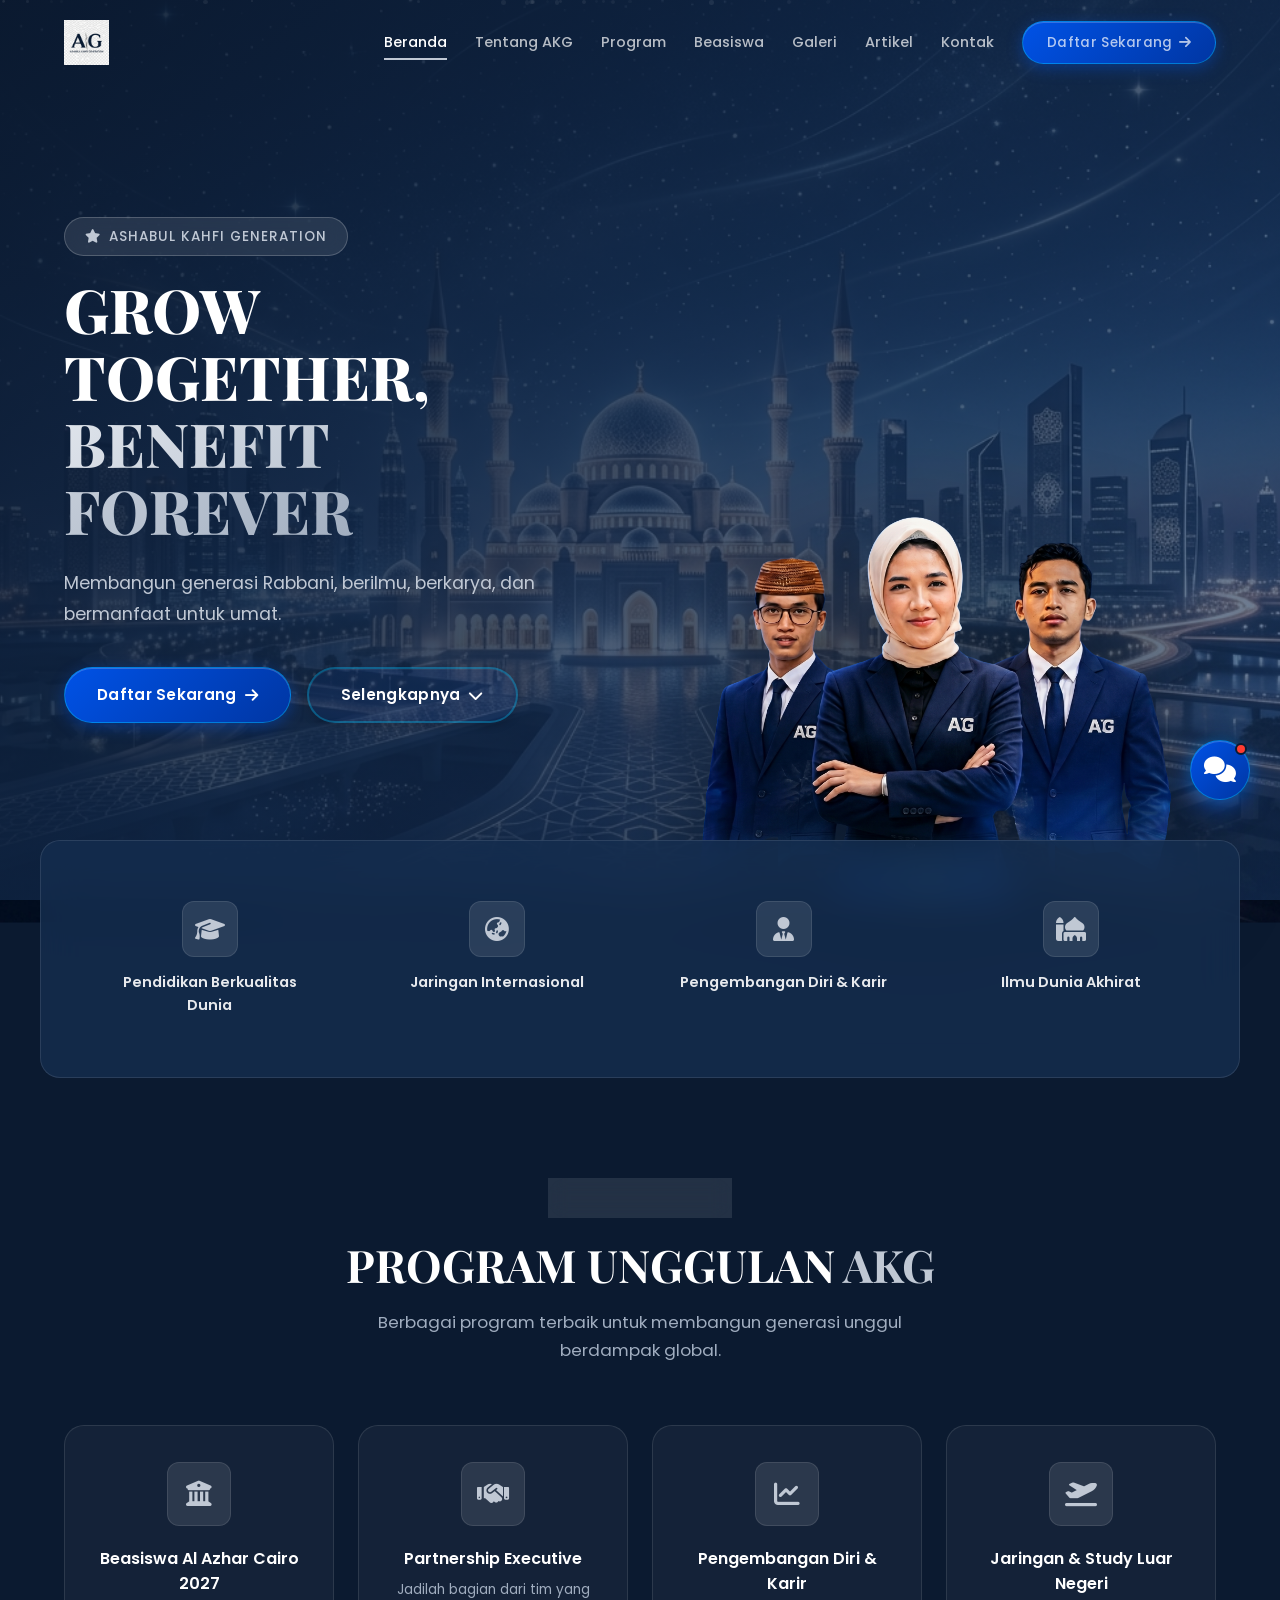
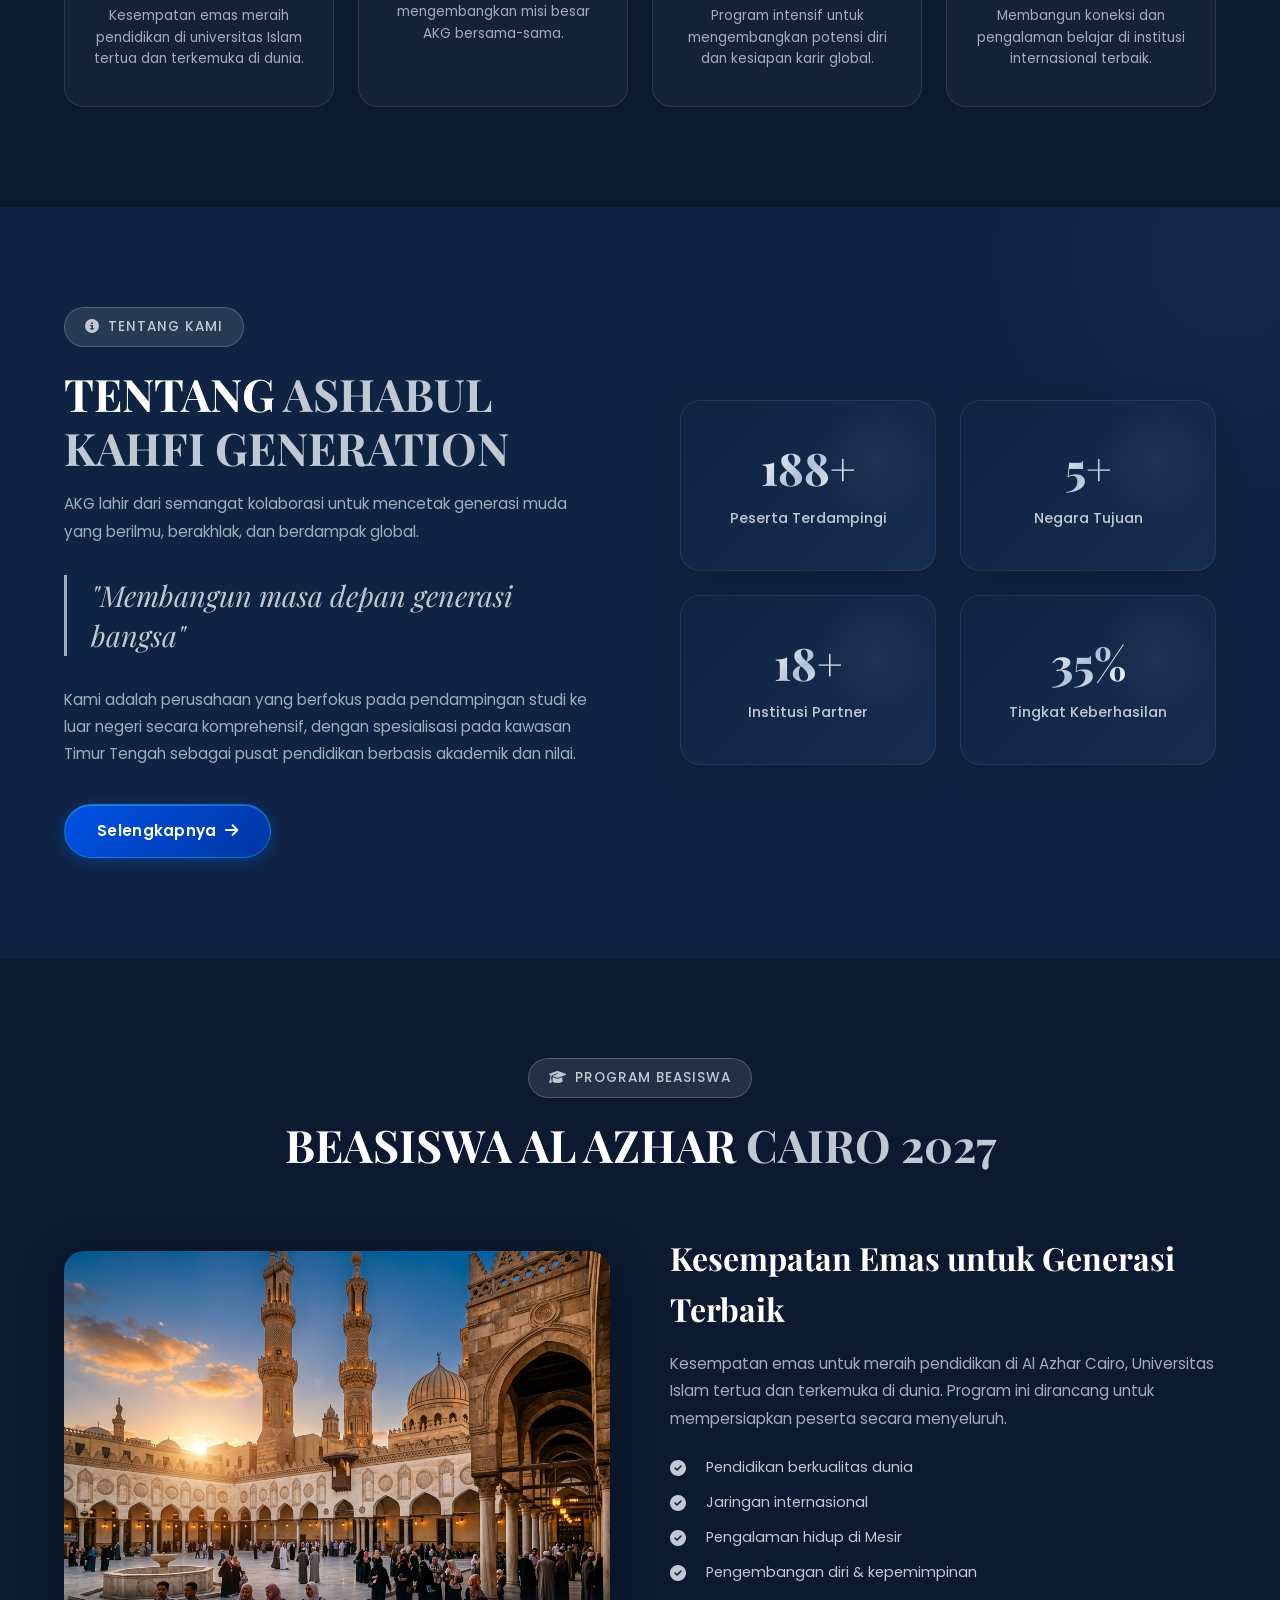
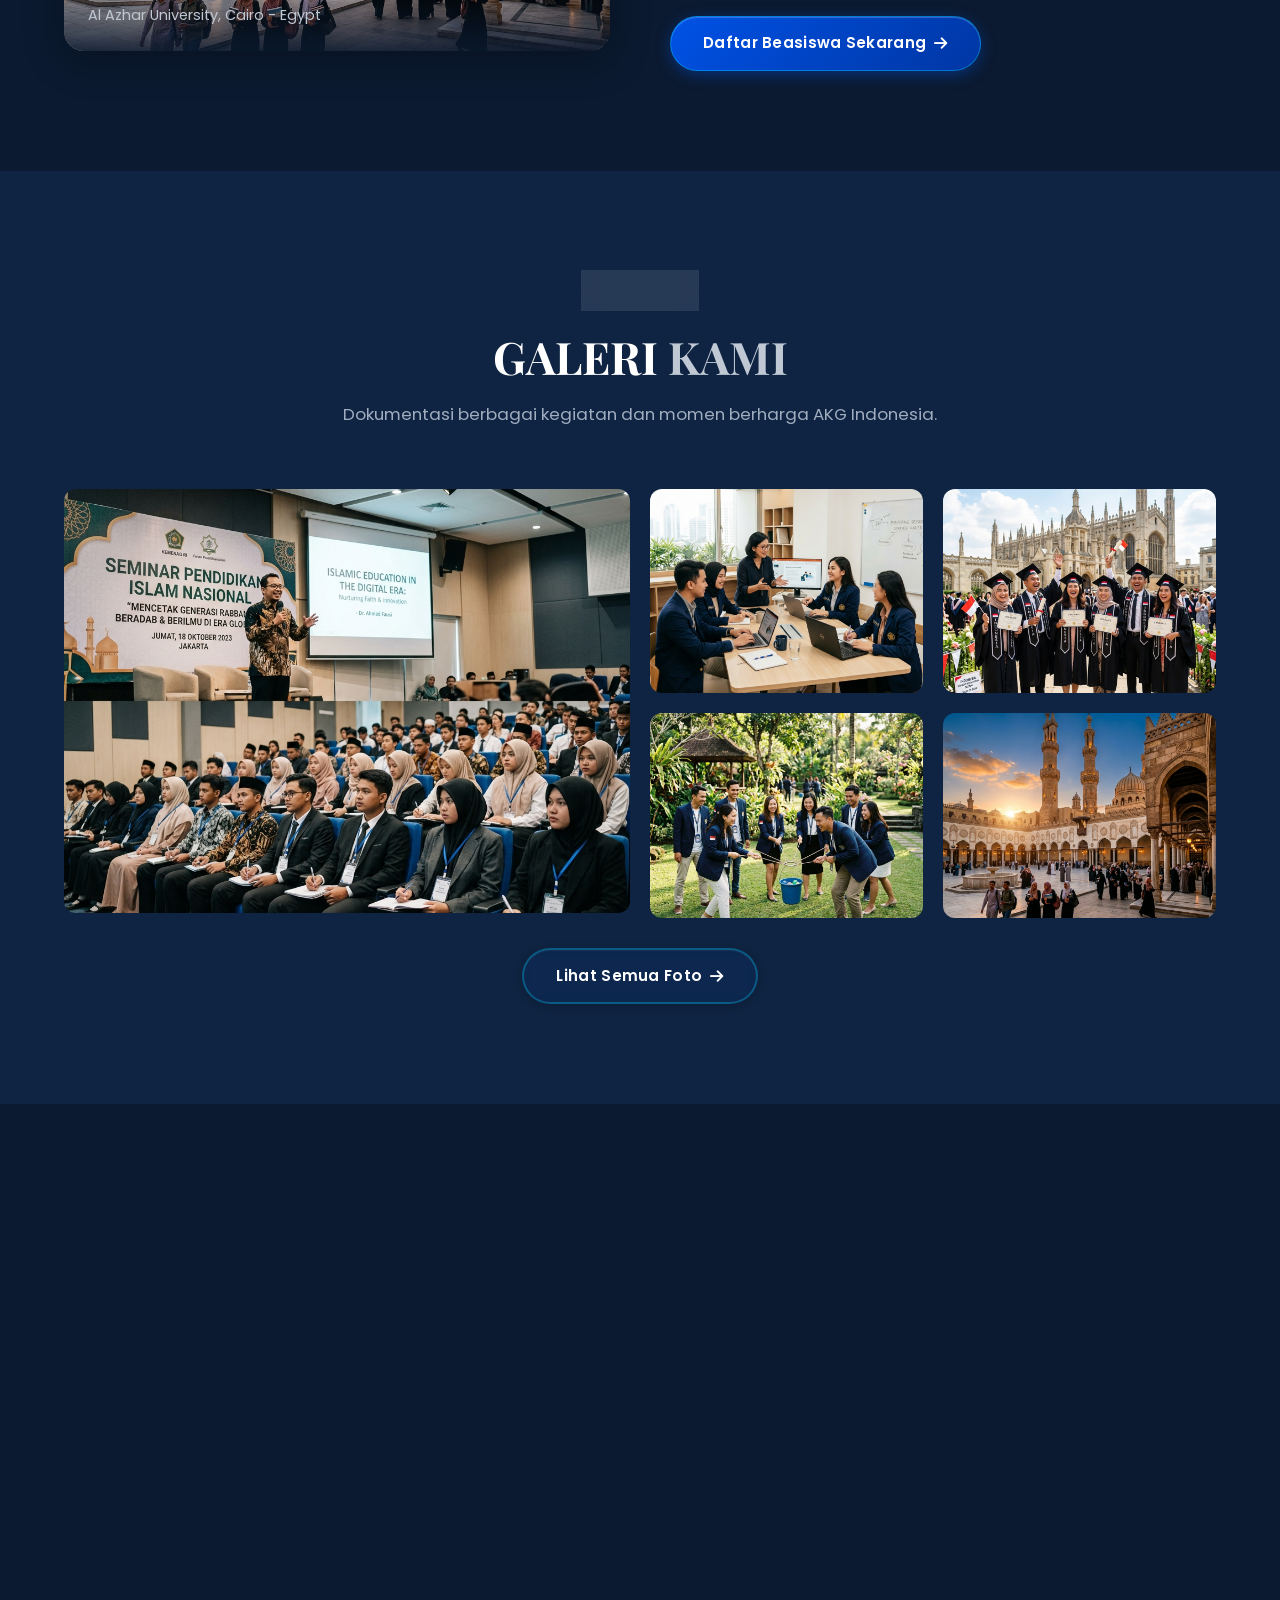
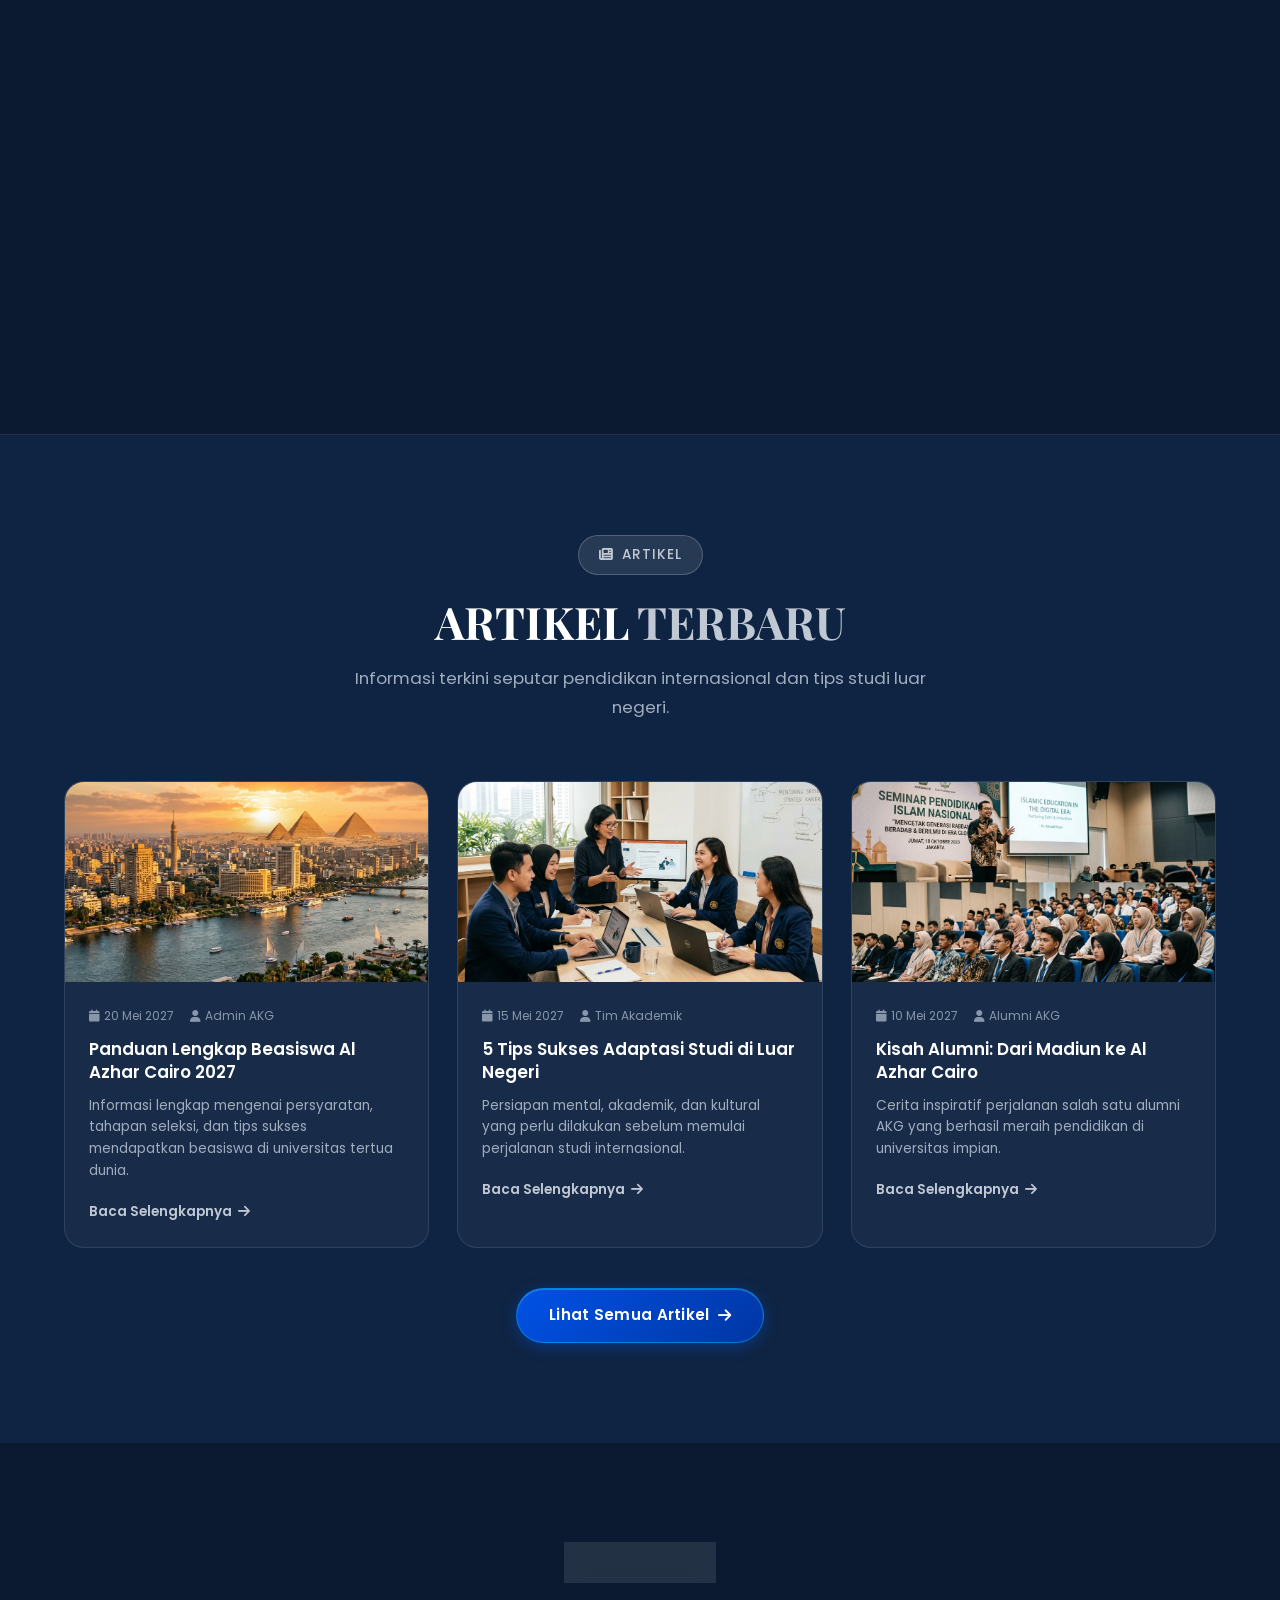
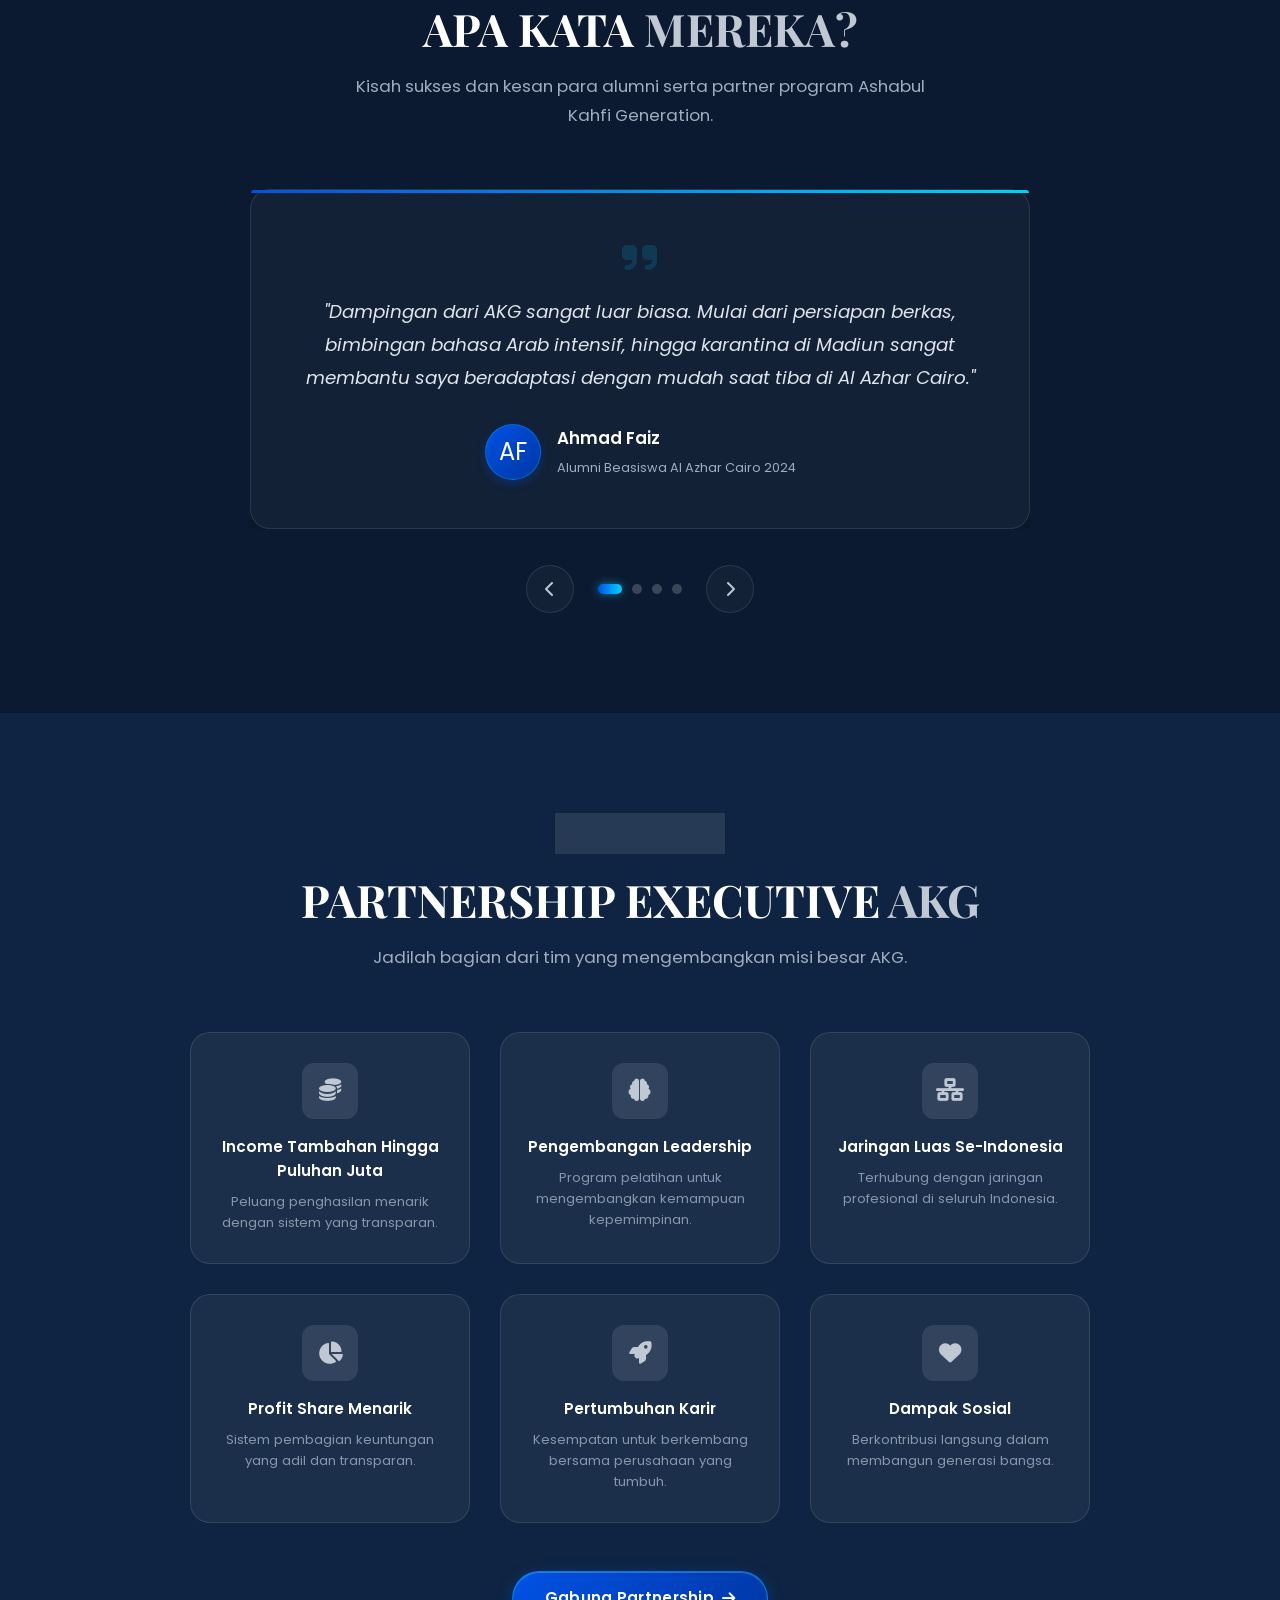
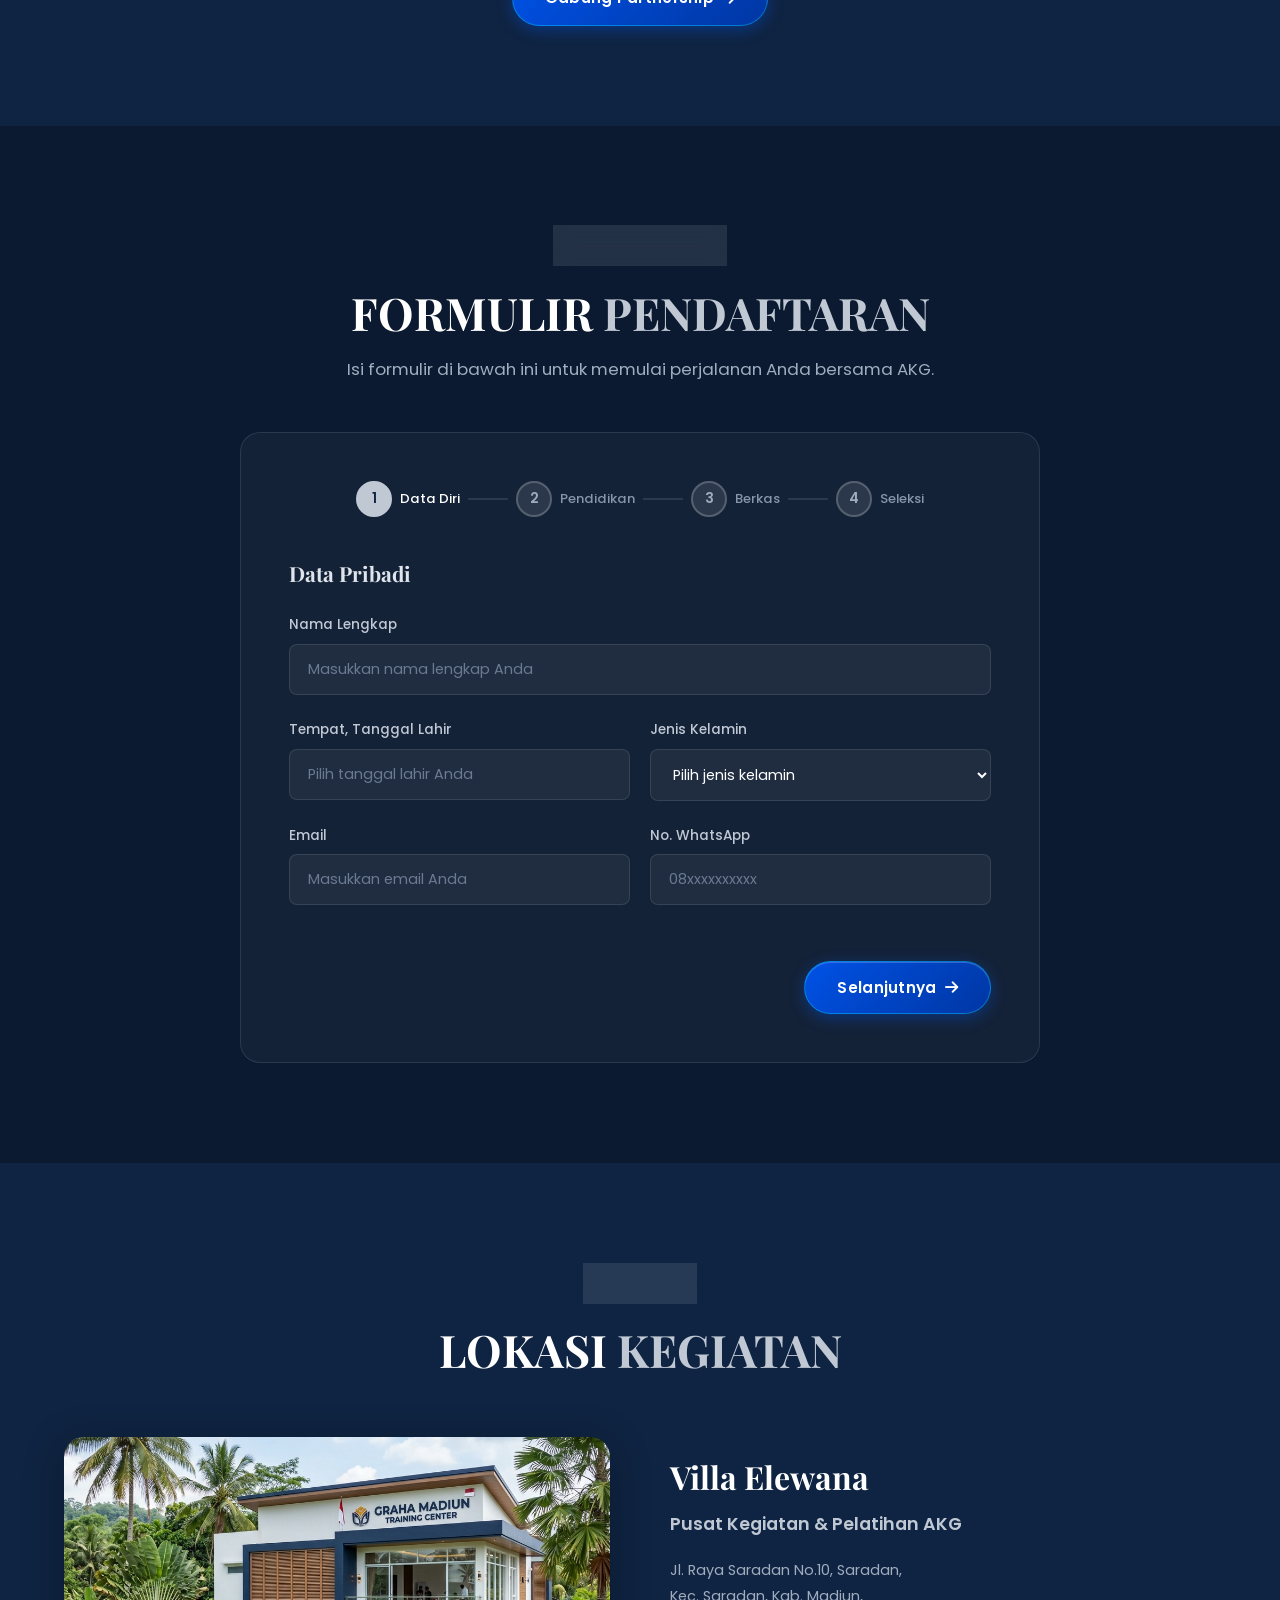
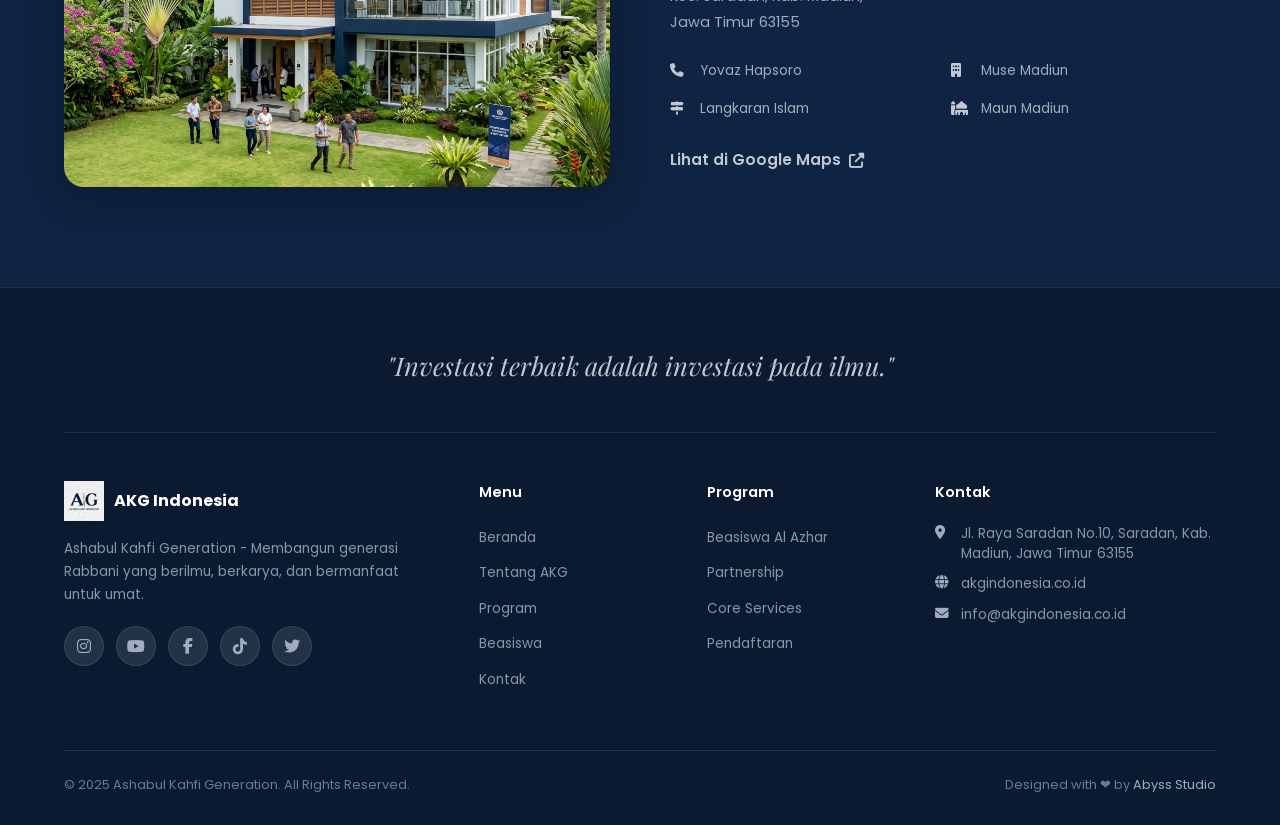
==== index.html @ be181031 "update" ====
<!doctype html>
<html lang="id">
  <head>
    <meta charset="UTF-8" />
    <meta name="viewport" content="width=device-width, initial-scale=1.0" />

    <!-- SEO Meta Tags -->
    <title>AKG Indonesia | Ashabul Kahfi Generation - Grow Together, Benefit Forever</title>
    <meta name="description" content="Ashabul Kahfi Generation (AKG) - Pendampingan studi luar negeri terpercaya. Grow Together, Benefit Forever. Beasiswa Al Azhar Cairo, Partnership Executive, dan program unggulan lainnya." />
    <meta name="keywords" content="AKG Indonesia, Ashabul Kahfi Generation, beasiswa luar negeri, beasiswa mesir, beasiswa al azhar, studi Timur Tengah, Al Azhar Cairo, pendidikan internasional, madiun, pondok pesantren" />
    <meta name="author" content="AKG Indonesia" />
    <meta name="robots" content="index, follow" />
    <link rel="canonical" href="https://akgindonesia.co.id/index.html" />

    <!-- Open Graph / Facebook / WhatsApp (Untuk WA Preview Bergambar) -->
    <meta property="og:type" content="website" />
    <meta property="og:url" content="https://akgindonesia.co.id/index.html" />
    <meta property="og:title" content="AKG Indonesia | Ashabul Kahfi Generation - Grow Together, Benefit Forever" />
    <meta property="og:description" content="Lembaga pendampingan studi luar negeri tepercaya. Sukses raih Beasiswa Al Azhar Cairo 2027 bersama bimbingan intensif dan karantina terbaik." />
    <meta property="og:image" content="https://akgindonesia.co.id/assets/img/logo-akg.png" />
    <meta property="og:image:secure_url" content="https://akgindonesia.co.id/assets/img/logo-akg.png" />
    <meta property="og:image:type" content="image/png" />
    <meta property="og:image:width" content="500" />
    <meta property="og:image:height" content="500" />
    <meta property="og:site_name" content="AKG Indonesia" />

    <!-- Twitter -->
    <meta name="twitter:card" content="summary" />
    <meta name="twitter:url" content="https://akgindonesia.co.id/index.html" />
    <meta name="twitter:title" content="AKG Indonesia | Ashabul Kahfi Generation" />
    <meta name="twitter:description" content="Lembaga pendampingan studi luar negeri tepercaya. Sukses raih Beasiswa Al Azhar Cairo 2027 bersama bimbingan intensif dan karantina terbaik." />
    <meta name="twitter:image" content="https://akgindonesia.co.id/assets/img/logo-akg.png" />

    <!-- Schema.org Structured Data (Untuk Google Search Result Premium) -->
    <script type="application/ld+json">
      {
        "@context": "https://schema.org",
        "@type": "EducationalOrganization",
        "name": "Ashabul Kahfi Generation (AKG Indonesia)",
        "url": "https://akgindonesia.co.id/",
        "logo": "https://akgindonesia.co.id/assets/img/logo-akg.png",
        "description": "Lembaga bimbingan dan pendampingan studi luar negeri tepercaya ke Timur Tengah, khususnya Universitas Al Azhar Cairo, Mesir.",
        "address": {
          "@type": "PostalAddress",
          "streetAddress": "Jl. Raya Saradan No.10, Saradan",
          "addressLocality": "Madiun",
          "addressRegion": "Jawa Timur",
          "postalCode": "63155",
          "addressCountry": "ID"
        },
        "contactPoint": {
          "@type": "ContactPoint",
          "telephone": "+6281234567890",
          "contactType": "customer service",
          "email": "info@akgindonesia.co.id"
        }
      }
    </script>

    <!-- Fonts -->
    <link rel="preconnect" href="https://fonts.googleapis.com" />
    <link rel="preconnect" href="https://fonts.gstatic.com" crossorigin />
    <link
      href="https://fonts.googleapis.com/css2?family=Poppins:wght@300;400;500;600;700;800;900&family=Playfair+Display:wght@400;500;600;700;800;900&display=swap"
      rel="stylesheet"
    />

    <!-- Font Awesome Icons -->
    <link
      rel="stylesheet"
      href="https://cdnjs.cloudflare.com/ajax/libs/font-awesome/6.5.1/css/all.min.css"
    />

    <!-- Stylesheet -->
    <link rel="stylesheet" href="css/style.css" />
  </head>
  <body>
    <!-- ============ PAGE LOADER ============ -->
    <div class="page-loader">
      <img src="assets/img/logo-akg.png" alt="AKG Logo" class="loader-logo" />
      <div class="loader-bar"></div>
    </div>

    <!-- ============ NAVBAR ============ -->
    <nav class="navbar" id="navbar">
      <div class="container">
        <a href="#beranda" class="navbar-logo" id="nav-logo">
          <img src="assets/img/logo-akg.png" alt="AKG Indonesia Logo" />
        </a>

        <div class="navbar-menu" id="nav-menu">
          <a href="#beranda" class="active">Beranda</a>
          <a href="about.html">Tentang AKG</a>
          <a href="#program">Program</a>
          <a href="#beasiswa">Beasiswa</a>
          <a href="galeri.html">Galeri</a>
          <a href="artikel.html">Artikel</a>
          <a href="#kontak">Kontak</a>
          <a href="#daftar" class="btn btn-primary navbar-cta"
            >Daftar Sekarang <i class="fas fa-arrow-right"></i
          ></a>
        </div>

        <button
          class="navbar-toggle"
          id="nav-toggle"
          aria-label="Toggle Navigation"
        >
          <span></span>
          <span></span>
          <span></span>
        </button>
      </div>
    </nav>

    <!-- ============ HERO SECTION ============ -->
    <section class="hero" id="beranda">
      <div class="hero-bg">
        <img src="assets/img/hero-bg.png" alt="Hero Background" />
      </div>
      <div class="hero-particles"></div>

      <div class="container">
        <div class="hero-content">
          <div class="section-badge">
            <i class="fas fa-star"></i>
            Ashabul Kahfi Generation
          </div>

          <h1 class="hero-title">
            GROW TOGETHER,<br />
            <span class="highlight">BENEFIT FOREVER</span>
          </h1>

          <p class="hero-description">
            Membangun generasi Rabbani, berilmu, berkarya, dan bermanfaat untuk
            umat.
          </p>

          <div class="hero-buttons">
            <a href="#daftar" class="btn btn-primary">
              Daftar Sekarang <i class="fas fa-arrow-right"></i>
            </a>
            <a href="#tentang" class="btn btn-outline">
              Selengkapnya <i class="fas fa-chevron-down"></i>
            </a>
          </div>
        </div>

        <div class="hero-image">
          <img src="assets/img/hero-people.png" alt="Tim AKG Indonesia" />
        </div>
      </div>
    </section>

    <!-- ============ FEATURES STRIP ============ -->
    <div class="features-strip">
      <div class="container" data-stagger>
        <div class="feature-item reveal">
          <div class="feature-icon">
            <i class="fas fa-graduation-cap"></i>
          </div>
          <h4>Pendidikan Berkualitas Dunia</h4>
        </div>
        <div class="feature-item reveal">
          <div class="feature-icon">
            <i class="fas fa-globe-asia"></i>
          </div>
          <h4>Jaringan Internasional</h4>
        </div>
        <div class="feature-item reveal">
          <div class="feature-icon">
            <i class="fas fa-user-tie"></i>
          </div>
          <h4>Pengembangan Diri &amp; Karir</h4>
        </div>
        <div class="feature-item reveal">
          <div class="feature-icon">
            <i class="fas fa-mosque"></i>
          </div>
          <h4>Ilmu Dunia Akhirat</h4>
        </div>
      </div>
    </div>

    <!-- ============ PROGRAMS SECTION ============ -->
    <section class="programs" id="program">
      <div class="container">
        <div class="programs-header reveal">
          <div class="section-badge">
            <i class="fas fa-th-large"></i>
            Program Kami
          </div>
          <h2 class="section-title">PROGRAM UNGGULAN <span>AKG</span></h2>
          <p class="section-subtitle" style="margin: 0 auto">
            Berbagai program terbaik untuk membangun generasi unggul berdampak
            global.
          </p>
        </div>

        <div class="programs-grid" data-stagger>
          <div class="program-card reveal">
            <div class="icon"><i class="fas fa-university"></i></div>
            <h3>Beasiswa Al Azhar Cairo 2027</h3>
            <p>
              Kesempatan emas meraih pendidikan di universitas Islam tertua dan
              terkemuka di dunia.
            </p>
          </div>
          <div class="program-card reveal">
            <div class="icon"><i class="fas fa-handshake"></i></div>
            <h3>Partnership Executive</h3>
            <p>
              Jadilah bagian dari tim yang mengembangkan misi besar AKG
              bersama-sama.
            </p>
          </div>
          <div class="program-card reveal">
            <div class="icon"><i class="fas fa-chart-line"></i></div>
            <h3>Pengembangan Diri &amp; Karir</h3>
            <p>
              Program intensif untuk mengembangkan potensi diri dan kesiapan
              karir global.
            </p>
          </div>
          <div class="program-card reveal">
            <div class="icon"><i class="fas fa-plane-departure"></i></div>
            <h3>Jaringan &amp; Study Luar Negeri</h3>
            <p>
              Membangun koneksi dan pengalaman belajar di institusi
              internasional terbaik.
            </p>
          </div>
        </div>
      </div>
    </section>

    <!-- ============ ABOUT SECTION ============ -->
    <section class="about" id="tentang">
      <div class="container">
        <div class="about-content reveal-left">
          <div class="section-badge">
            <i class="fas fa-info-circle"></i>
            Tentang Kami
          </div>
          <h2 class="section-title">
            TENTANG <span>ASHABUL KAHFI GENERATION</span>
          </h2>

          <p class="about-text">
            AKG lahir dari semangat kolaborasi untuk mencetak generasi muda yang
            berilmu, berakhlak, dan berdampak global.
          </p>

          <div class="about-quote">"Membangun masa depan generasi bangsa"</div>

          <p class="about-text">
            Kami adalah perusahaan yang berfokus pada pendampingan studi ke luar
            negeri secara komprehensif, dengan spesialisasi pada kawasan Timur
            Tengah sebagai pusat pendidikan berbasis akademik dan nilai.
          </p>

          <a href="about.html" class="btn btn-primary" style="margin-top: 20px">
            Selengkapnya <i class="fas fa-arrow-right"></i>
          </a>
        </div>

        <div class="about-visual reveal-right">
          <div class="stat-grid">
            <div class="stat-item">
              <div class="number" data-count="500" data-suffix="+">0</div>
              <div class="label">Peserta Terdampingi</div>
            </div>
            <div class="stat-item">
              <div class="number" data-count="15" data-suffix="+">0</div>
              <div class="label">Negara Tujuan</div>
            </div>
            <div class="stat-item">
              <div class="number" data-count="50" data-suffix="+">0</div>
              <div class="label">Institusi Partner</div>
            </div>
            <div class="stat-item">
              <div class="number" data-count="95" data-suffix="%">0</div>
              <div class="label">Tingkat Keberhasilan</div>
            </div>
          </div>
        </div>
      </div>
    </section>

    <!-- ============ BEASISWA SECTION ============ -->
    <section class="beasiswa" id="beasiswa">
      <div class="container">
        <div class="programs-header reveal">
          <div class="section-badge">
            <i class="fas fa-graduation-cap"></i>
            Program Beasiswa
          </div>
          <h2 class="section-title">
            BEASISWA AL AZHAR <span>CAIRO 2027</span>
          </h2>
        </div>

        <div class="beasiswa-wrapper">
          <div class="beasiswa-image reveal-left">
            <img
              src="assets/img/beasiswa-bg.png"
              alt="Al Azhar University Cairo"
            />
            <div class="overlay">
              <p style="font-size: 0.9rem; color: var(--silver-300)">
                Al Azhar University, Cairo - Egypt
              </p>
            </div>
          </div>

          <div class="beasiswa-content reveal-right">
            <h3>Kesempatan Emas untuk Generasi Terbaik</h3>
            <p class="desc">
              Kesempatan emas untuk meraih pendidikan di Al Azhar Cairo,
              Universitas Islam tertua dan terkemuka di dunia. Program ini
              dirancang untuk mempersiapkan peserta secara menyeluruh.
            </p>

            <div class="beasiswa-features">
              <div class="beasiswa-feature">
                <i class="fas fa-check-circle"></i>
                <span>Pendidikan berkualitas dunia</span>
              </div>
              <div class="beasiswa-feature">
                <i class="fas fa-check-circle"></i>
                <span>Jaringan internasional</span>
              </div>
              <div class="beasiswa-feature">
                <i class="fas fa-check-circle"></i>
                <span>Pengalaman hidup di Mesir</span>
              </div>
              <div class="beasiswa-feature">
                <i class="fas fa-check-circle"></i>
                <span>Pengembangan diri &amp; kepemimpinan</span>
              </div>
            </div>

            <a href="#daftar" class="btn btn-primary">
              Daftar Beasiswa Sekarang <i class="fas fa-arrow-right"></i>
            </a>
          </div>
        </div>
      </div>
    </section>

    <!-- ============ GALERI KEGIATAN ============ -->
    <section class="galeri" id="galeri">
      <div class="container">
        <div class="galeri-header reveal">
          <div class="section-badge">
            <i class="fas fa-images"></i>
            Galeri
          </div>
          <h2 class="section-title">GALERI <span>KAMI</span></h2>
          <p class="section-subtitle" style="margin: 0 auto">
            Dokumentasi berbagai kegiatan dan momen berharga AKG Indonesia.
          </p>
        </div>

        <div class="galeri-grid">
          <div class="galeri-item reveal">
            <img src="assets/img/galeri-seminar.png" alt="Seminar AKG" />
            <div class="galeri-overlay">
              <h4>Seminar Nasional AKG</h4>
              <p>Program orientasi dan workshop studi luar negeri</p>
            </div>
          </div>
          <div class="galeri-item reveal">
            <img
              src="assets/img/galeri-mentoring.png"
              alt="Mentoring Session"
            />
            <div class="galeri-overlay">
              <h4>Sesi Mentoring</h4>
              <p>Bimbingan intensif bersama mentor berpengalaman</p>
            </div>
          </div>
          <div class="galeri-item reveal">
            <img src="assets/img/galeri-graduation.png" alt="Wisuda" />
            <div class="galeri-overlay">
              <h4>Wisuda Alumni</h4>
              <p>Kelulusan peserta program beasiswa Al Azhar Cairo</p>
            </div>
          </div>
          <div class="galeri-item reveal">
            <img src="assets/img/galeri-outdoor.png" alt="Team Building" />
            <div class="galeri-overlay">
              <h4>Team Building</h4>
              <p>Kegiatan bonding dan pengembangan karakter</p>
            </div>
          </div>
          <div class="galeri-item reveal">
            <img src="assets/img/beasiswa-bg.png" alt="Al Azhar Cairo" />
            <div class="galeri-overlay">
              <h4>Al Azhar University</h4>
              <p>Kunjungan kampus universitas tujuan</p>
            </div>
          </div>
        </div>

        <div class="section-footer reveal" style="margin-top: 30px">
          <a href="galeri.html" class="btn btn-outline">
            Lihat Semua Foto <i class="fas fa-arrow-right"></i>
          </a>
        </div>
      </div>
    </section>

    <!-- ============ KEGIATAN SECTION ============ -->
    <section class="kegiatan-section" id="kegiatan">
      <div class="container">
        <div
          class="galeri-header reveal"
          style="text-align: center; margin-bottom: 50px"
        >
          <div class="section-badge">
            <i class="fas fa-calendar-alt"></i>
            Kegiatan
          </div>
          <h2 class="section-title">KEGIATAN <span>TERDEKAT</span></h2>
          <p class="section-subtitle" style="margin: 0 auto">
            Ikuti berbagai program dan agenda pengembangan diri serta akademik
            dari AKG.
          </p>
        </div>

        <div class="kegiatan-cards" data-stagger style="margin-bottom: 40px">
          <a
            href="kegiatan-detail.html?id=workshop-persiapan"
            class="kegiatan-card reveal"
          >
            <div class="kegiatan-img">
              <img
                src="assets/img/galeri-seminar.png"
                alt="Workshop Persiapan Beasiswa"
              />
            </div>
            <div class="kegiatan-body">
              <div class="kegiatan-date">
                <i class="fas fa-calendar-alt"></i> 15 Juli 2027
              </div>
              <h4>Workshop Persiapan Beasiswa</h4>
              <p>
                Pelatihan intensif persiapan dokumen dan interview untuk calon
                penerima beasiswa Al Azhar Cairo.
              </p>
              <span class="kegiatan-tag">Workshop</span>
            </div>
          </a>

          <a
            href="kegiatan-detail.html?id=seminar-timur-tengah"
            class="kegiatan-card reveal"
          >
            <div class="kegiatan-img">
              <img
                src="assets/img/galeri-mentoring.png"
                alt="Seminar Studi Timur Tengah"
              />
            </div>
            <div class="kegiatan-body">
              <div class="kegiatan-date">
                <i class="fas fa-calendar-alt"></i> 22 Juli 2027
              </div>
              <h4>Seminar Studi Timur Tengah</h4>
              <p>
                Pemaparan lengkap mengenai sistem pendidikan, budaya, dan
                peluang karir di kawasan Timur Tengah.
              </p>
              <span class="kegiatan-tag">Seminar</span>
            </div>
          </a>

          <a
            href="kegiatan-detail.html?id=pre-departure-camp"
            class="kegiatan-card reveal"
          >
            <div class="kegiatan-img">
              <img
                src="assets/img/villa-elewana.png"
                alt="Pre-Departure Camp"
              />
            </div>
            <div class="kegiatan-body">
              <div class="kegiatan-date">
                <i class="fas fa-calendar-alt"></i> 5 Agustus 2027
              </div>
              <h4>Pre-Departure Camp</h4>
              <p>
                Program pembekalan akhir bagi peserta yang akan berangkat ke Al
                Azhar Cairo di Villa Elewana, Madiun.
              </p>
              <span class="kegiatan-tag">Camp</span>
            </div>
          </a>
        </div>

        <div class="section-footer reveal" style="text-align: center">
          <a href="kegiatan.html" class="btn btn-primary">
            Lihat Semua Kegiatan <i class="fas fa-arrow-right"></i>
          </a>
        </div>
      </div>
    </section>

    <!-- ============ ARTIKEL ============ -->
    <section class="artikel" id="artikel">
      <div class="container">
        <div class="artikel-header reveal">
          <div class="section-badge">
            <i class="fas fa-newspaper"></i>
            Artikel
          </div>
          <h2 class="section-title">ARTIKEL <span>TERBARU</span></h2>
          <p class="section-subtitle" style="margin: 0 auto">
            Informasi terkini seputar pendidikan internasional dan tips studi
            luar negeri.
          </p>
        </div>

        <div class="artikel-grid" style="margin-bottom: 40px">
          <a
            href="artikel-detail.html?id=panduan-beasiswa"
            class="artikel-card reveal"
            style="display: block"
          >
            <div class="artikel-img">
              <img src="assets/img/artikel-header.png" alt="Panduan Beasiswa" />
            </div>
            <div class="artikel-body">
              <div class="artikel-meta">
                <span><i class="fas fa-calendar"></i> 20 Mei 2027</span>
                <span><i class="fas fa-user"></i> Admin AKG</span>
              </div>
              <h3>Panduan Lengkap Beasiswa Al Azhar Cairo 2027</h3>
              <p>
                Informasi lengkap mengenai persyaratan, tahapan seleksi, dan
                tips sukses mendapatkan beasiswa di universitas tertua dunia.
              </p>
              <span class="read-more"
                >Baca Selengkapnya <i class="fas fa-arrow-right"></i
              ></span>
            </div>
          </a>

          <a
            href="artikel-detail.html?id=tips-adaptasi"
            class="artikel-card reveal"
            style="display: block"
          >
            <div class="artikel-img">
              <img src="assets/img/galeri-mentoring.png" alt="Tips Studi" />
            </div>
            <div class="artikel-body">
              <div class="artikel-meta">
                <span><i class="fas fa-calendar"></i> 15 Mei 2027</span>
                <span><i class="fas fa-user"></i> Tim Akademik</span>
              </div>
              <h3>5 Tips Sukses Adaptasi Studi di Luar Negeri</h3>
              <p>
                Persiapan mental, akademik, dan kultural yang perlu dilakukan
                sebelum memulai perjalanan studi internasional.
              </p>
              <span class="read-more"
                >Baca Selengkapnya <i class="fas fa-arrow-right"></i
              ></span>
            </div>
          </a>

          <a
            href="artikel-detail.html?id=kisah-alumni"
            class="artikel-card reveal"
            style="display: block"
          >
            <div class="artikel-img">
              <img
                src="assets/img/galeri-seminar.png"
                alt="Pengalaman Alumni"
              />
            </div>
            <div class="artikel-body">
              <div class="artikel-meta">
                <span><i class="fas fa-calendar"></i> 10 Mei 2027</span>
                <span><i class="fas fa-user"></i> Alumni AKG</span>
              </div>
              <h3>Kisah Alumni: Dari Madiun ke Al Azhar Cairo</h3>
              <p>
                Cerita inspiratif perjalanan salah satu alumni AKG yang berhasil
                meraih pendidikan di universitas impian.
              </p>
              <span class="read-more"
                >Baca Selengkapnya <i class="fas fa-arrow-right"></i
              ></span>
            </div>
          </a>
        </div>

        <div class="section-footer reveal" style="text-align: center">
          <a href="artikel.html" class="btn btn-primary">
            Lihat Semua Artikel <i class="fas fa-arrow-right"></i>
          </a>
        </div>
      </div>
    </section>

    <!-- ============ TESTIMONIALS SECTION ============ -->
    <section class="testimonials" id="testimonials">
      <div class="container">
        <div class="testimonials-header reveal">
          <div class="section-badge">
            <i class="fas fa-comments"></i>
            Testimoni
          </div>
          <h2 class="section-title">APA KATA <span>MEREKA?</span></h2>
          <p class="section-subtitle" style="margin: 0 auto">
            Kisah sukses dan kesan para alumni serta partner program Ashabul Kahfi Generation.
          </p>
        </div>

        <div class="testimonials-slider-wrapper reveal">
          <div class="testimonials-slider" id="testimonialsSlider">
            <!-- Slide 1 -->
            <div class="testimonial-slide active" data-index="0">
              <div class="testimonial-card">
                <div class="quote-icon"><i class="fas fa-quote-right"></i></div>
                <p class="testimonial-text">
                  "Dampingan dari AKG sangat luar biasa. Mulai dari persiapan berkas, bimbingan bahasa Arab intensif, hingga karantina di Madiun sangat membantu saya beradaptasi dengan mudah saat tiba di Al Azhar Cairo."
                </p>
                <div class="testimonial-user">
                  <div class="avatar-fallback">AF</div>
                  <div class="user-info">
                    <h4>Ahmad Faiz</h4>
                    <span>Alumni Beasiswa Al Azhar Cairo 2024</span>
                  </div>
                </div>
              </div>
            </div>

            <!-- Slide 2 -->
            <div class="testimonial-slide" data-index="1">
              <div class="testimonial-card">
                <div class="quote-icon"><i class="fas fa-quote-right"></i></div>
                <p class="testimonial-text">
                  "Sebagai orang tua, saya merasa sangat tenang menyekolahkan anak saya ke Timur Tengah lewat AKG. Pendampingannya sangat amanah, profesional, dan kekeluargaannya sangat erat terjalin."
                </p>
                <div class="testimonial-user">
                  <div class="avatar-fallback">SA</div>
                  <div class="user-info">
                    <h4>Hj. Siti Aminah</h4>
                    <span>Orang Tua Peserta (Madiun)</span>
                  </div>
                </div>
              </div>
            </div>

            <!-- Slide 3 -->
            <div class="testimonial-slide" data-index="2">
              <div class="testimonial-card">
                <div class="quote-icon"><i class="fas fa-quote-right"></i></div>
                <p class="testimonial-text">
                  "Bergabung sebagai Partnership Executive di AKG membuka peluang penghasilan yang luar biasa sekaligus memberikan kepuasan batin karena bisa membantu menyebarkan info pendidikan berkualitas bagi umat."
                </p>
                <div class="testimonial-user">
                  <div class="avatar-fallback">MR</div>
                  <div class="user-info">
                    <h4>Muhammad Rizky</h4>
                    <span>Partnership Executive (Surabaya)</span>
                  </div>
                </div>
              </div>
            </div>

            <!-- Slide 4 -->
            <div class="testimonial-slide" data-index="3">
              <div class="testimonial-card">
                <div class="quote-icon"><i class="fas fa-quote-right"></i></div>
                <p class="testimonial-text">
                  "Karantina pra-keberangkatan di Villa Elewana benar-benar melatih kemandirian kami. Pembekalan bahasa Arab Amiyah (Mesir) yang diajarkan terbukti sangat berguna dalam kehidupan sehari-hari di Kairo."
                </p>
                <div class="testimonial-user">
                  <div class="avatar-fallback">FA</div>
                  <div class="user-info">
                    <h4>Fatimah Az-Zahra</h4>
                    <span>Mahasiswi Al Azhar Cairo</span>
                  </div>
                </div>
              </div>
            </div>
          </div>

          <!-- Slider Controls -->
          <div class="slider-controls">
            <button class="slider-arrow" id="prevTestimonial" aria-label="Previous Testimonial">
              <i class="fas fa-chevron-left"></i>
            </button>
            <div class="slider-dots" id="sliderDots">
              <span class="dot active" data-index="0"></span>
              <span class="dot" data-index="1"></span>
              <span class="dot" data-index="2"></span>
              <span class="dot" data-index="3"></span>
            </div>
            <button class="slider-arrow" id="nextTestimonial" aria-label="Next Testimonial">
              <i class="fas fa-chevron-right"></i>
            </button>
          </div>
        </div>
      </div>
    </section>

    <!-- ============ PARTNERSHIP SECTION ============ -->
    <section class="partnership" id="partnership">
      <div class="container">
        <div class="partnership-header reveal">
          <div class="section-badge">
            <i class="fas fa-handshake"></i>
            Partnership
          </div>
          <h2 class="section-title">PARTNERSHIP EXECUTIVE <span>AKG</span></h2>
          <p class="section-subtitle" style="margin: 0 auto">
            Jadilah bagian dari tim yang mengembangkan misi besar AKG.
          </p>
        </div>

        <div class="partnership-content" data-stagger>
          <div class="partner-feature reveal">
            <div class="icon"><i class="fas fa-coins"></i></div>
            <h4>Income Tambahan Hingga Puluhan Juta</h4>
            <p>Peluang penghasilan menarik dengan sistem yang transparan.</p>
          </div>

          <div class="partner-feature reveal">
            <div class="icon"><i class="fas fa-brain"></i></div>
            <h4>Pengembangan Leadership</h4>
            <p>Program pelatihan untuk mengembangkan kemampuan kepemimpinan.</p>
          </div>

          <div class="partner-feature reveal">
            <div class="icon"><i class="fas fa-network-wired"></i></div>
            <h4>Jaringan Luas Se-Indonesia</h4>
            <p>Terhubung dengan jaringan profesional di seluruh Indonesia.</p>
          </div>

          <div class="partner-feature reveal">
            <div class="icon"><i class="fas fa-chart-pie"></i></div>
            <h4>Profit Share Menarik</h4>
            <p>Sistem pembagian keuntungan yang adil dan transparan.</p>
          </div>

          <div class="partner-feature reveal">
            <div class="icon"><i class="fas fa-rocket"></i></div>
            <h4>Pertumbuhan Karir</h4>
            <p>Kesempatan untuk berkembang bersama perusahaan yang tumbuh.</p>
          </div>

          <div class="partner-feature reveal">
            <div class="icon"><i class="fas fa-heart"></i></div>
            <h4>Dampak Sosial</h4>
            <p>Berkontribusi langsung dalam membangun generasi bangsa.</p>
          </div>
        </div>

        <div class="partnership-cta reveal">
          <a href="#daftar" class="btn btn-primary">
            Gabung Partnership <i class="fas fa-arrow-right"></i>
          </a>
        </div>
      </div>
    </section>

    <!-- ============ REGISTRATION FORM ============ -->
    <section class="registration" id="daftar">
      <div class="container">
        <div class="registration-header reveal">
          <div class="section-badge">
            <i class="fas fa-edit"></i>
            Pendaftaran
          </div>
          <h2 class="section-title">FORMULIR <span>PENDAFTARAN</span></h2>
          <p class="section-subtitle" style="margin: 0 auto">
            Isi formulir di bawah ini untuk memulai perjalanan Anda bersama AKG.
          </p>
        </div>

        <div class="form-container reveal">
          <!-- Step Indicators -->
          <div class="form-steps-indicator">
            <div class="form-steps">
              <div class="step active">
                <div class="step-number">1</div>
                <span class="step-label">Data Diri</span>
              </div>
              <div class="step-connector"></div>
              <div class="step">
                <div class="step-number">2</div>
                <span class="step-label">Pendidikan</span>
              </div>
              <div class="step-connector"></div>
              <div class="step">
                <div class="step-number">3</div>
                <span class="step-label">Berkas</span>
              </div>
              <div class="step-connector"></div>
              <div class="step">
                <div class="step-number">4</div>
                <span class="step-label">Seleksi</span>
              </div>
            </div>
          </div>

          <form id="registrationForm">
            <!-- Step 1: Data Diri -->
            <div class="form-step" data-step="1">
              <h3
                style="
                  font-family: var(--font-display);
                  font-size: 1.3rem;
                  margin-bottom: 24px;
                  color: var(--silver-200);
                "
              >
                Data Pribadi
              </h3>

              <div class="form-group">
                <label for="nama">Nama Lengkap</label>
                <input
                  type="text"
                  id="nama"
                  name="nama"
                  placeholder="Masukkan nama lengkap Anda"
                  required
                />
              </div>

              <div class="form-row">
                <div class="form-group">
                  <label for="tempat_lahir">Tempat, Tanggal Lahir</label>
                  <input
                    type="text"
                    id="tempat_lahir"
                    name="tempat_lahir"
                    placeholder="Pilih tanggal lahir Anda"
                  />
                </div>
                <div class="form-group">
                  <label for="jenis_kelamin">Jenis Kelamin</label>
                  <select id="jenis_kelamin" name="jenis_kelamin">
                    <option value="" disabled selected>
                      Pilih jenis kelamin
                    </option>
                    <option value="laki-laki">Laki-laki</option>
                    <option value="perempuan">Perempuan</option>
                  </select>
                </div>
              </div>

              <div class="form-row">
                <div class="form-group">
                  <label for="email">Email</label>
                  <input
                    type="email"
                    id="email"
                    name="email"
                    placeholder="Masukkan email Anda"
                  />
                </div>
                <div class="form-group">
                  <label for="whatsapp">No. WhatsApp</label>
                  <input
                    type="tel"
                    id="whatsapp"
                    name="whatsapp"
                    placeholder="08xxxxxxxxxx"
                  />
                </div>
              </div>

              <div class="form-actions">
                <div></div>
                <button type="button" class="btn btn-primary" data-step-next>
                  Selanjutnya <i class="fas fa-arrow-right"></i>
                </button>
              </div>
            </div>

            <!-- Step 2: Pendidikan -->
            <div class="form-step" data-step="2" style="display: none">
              <h3
                style="
                  font-family: var(--font-display);
                  font-size: 1.3rem;
                  margin-bottom: 24px;
                  color: var(--silver-200);
                "
              >
                Informasi Pendidikan
              </h3>

              <div class="form-group">
                <label for="pendidikan">Pendidikan Terakhir</label>
                <select id="pendidikan" name="pendidikan">
                  <option value="" disabled selected>
                    Pilih pendidikan terakhir
                  </option>
                  <option value="sma">SMA/MA/Sederajat</option>
                  <option value="d3">D3</option>
                  <option value="s1">S1</option>
                  <option value="s2">S2</option>
                </select>
              </div>

              <div class="form-group">
                <label for="institusi">Nama Institusi</label>
                <input
                  type="text"
                  id="institusi"
                  name="institusi"
                  placeholder="Nama sekolah/universitas"
                />
              </div>

              <div class="form-group">
                <label for="program_minat">Program yang Diminati</label>
                <select id="program_minat" name="program_minat">
                  <option value="" disabled selected>Pilih program</option>
                  <option value="beasiswa">Beasiswa Al Azhar Cairo 2027</option>
                  <option value="partnership">Partnership Executive</option>
                  <option value="pengembangan">
                    Pengembangan Diri & Karir
                  </option>
                  <option value="study">Jaringan & Study Luar Negeri</option>
                </select>
              </div>

              <div class="form-actions">
                <button type="button" class="btn btn-outline" data-step-prev>
                  <i class="fas fa-arrow-left"></i> Sebelumnya
                </button>
                <button type="button" class="btn btn-primary" data-step-next>
                  Selanjutnya <i class="fas fa-arrow-right"></i>
                </button>
              </div>
            </div>

            <!-- Step 3: Berkas -->
            <div class="form-step" data-step="3" style="display: none">
              <h3
                style="
                  font-family: var(--font-display);
                  font-size: 1.3rem;
                  margin-bottom: 24px;
                  color: var(--silver-200);
                "
              >
                Upload Berkas
              </h3>

              <div class="form-group">
                <label>Foto Diri (4x6)</label>
                <div class="file-upload-modern" id="uploadFoto">
                  <input type="file" id="foto" name="foto" accept="image/*" />
                  <div class="file-upload-icon">
                    <i class="fas fa-cloud-upload-alt"></i>
                  </div>
                  <div class="file-upload-text">
                    Klik atau drag foto ke sini
                  </div>
                  <div class="file-upload-hint">
                    Format: JPG, PNG | Maks. 2MB
                  </div>
                  <div class="file-upload-preview" id="previewFoto">
                    <i class="fas fa-check-circle"></i> <span></span>
                  </div>
                </div>
              </div>

              <div class="form-group">
                <label>Upload KTP/KK</label>
                <div class="file-upload-modern" id="uploadKtp">
                  <input
                    type="file"
                    id="ktp"
                    name="ktp"
                    accept=".pdf,.jpg,.png"
                  />
                  <div class="file-upload-icon">
                    <i class="fas fa-id-card"></i>
                  </div>
                  <div class="file-upload-text">
                    Klik atau drag file ke sini
                  </div>
                  <div class="file-upload-hint">
                    Format: PDF, JPG, PNG | Maks. 5MB
                  </div>
                  <div class="file-upload-preview" id="previewKtp">
                    <i class="fas fa-check-circle"></i> <span></span>
                  </div>
                </div>
              </div>

              <div class="form-group">
                <label>Upload Ijazah/Transkrip</label>
                <div class="file-upload-modern" id="uploadIjazah">
                  <input
                    type="file"
                    id="ijazah"
                    name="ijazah"
                    accept=".pdf,.jpg,.png"
                  />
                  <div class="file-upload-icon">
                    <i class="fas fa-file-alt"></i>
                  </div>
                  <div class="file-upload-text">
                    Klik atau drag file ke sini
                  </div>
                  <div class="file-upload-hint">
                    Format: PDF, JPG, PNG | Maks. 5MB
                  </div>
                  <div class="file-upload-preview" id="previewIjazah">
                    <i class="fas fa-check-circle"></i> <span></span>
                  </div>
                </div>
              </div>

              <div class="form-actions">
                <button type="button" class="btn btn-outline" data-step-prev>
                  <i class="fas fa-arrow-left"></i> Sebelumnya
                </button>
                <button type="button" class="btn btn-primary" data-step-next>
                  Selanjutnya <i class="fas fa-arrow-right"></i>
                </button>
              </div>
            </div>

            <!-- Step 4: Seleksi / Submit -->
            <div class="form-step" data-step="4" style="display: none">
              <h3
                style="
                  font-family: var(--font-display);
                  font-size: 1.3rem;
                  margin-bottom: 24px;
                  color: var(--silver-200);
                "
              >
                Konfirmasi &amp; Kirim
              </h3>

              <div class="form-group">
                <label for="motivasi">Motivasi Anda (opsional)</label>
                <textarea
                  id="motivasi"
                  name="motivasi"
                  rows="5"
                  placeholder="Ceritakan motivasi Anda mengikuti program ini..."
                ></textarea>
              </div>

              <div class="form-group">
                <label
                  style="
                    display: flex;
                    align-items: center;
                    gap: 10px;
                    cursor: pointer;
                  "
                >
                  <input
                    type="checkbox"
                    id="persetujuan"
                    name="persetujuan"
                    required
                    style="width: auto; accent-color: var(--silver-300)"
                  />
                  <span style="font-size: 0.85rem; color: var(--silver-400)"
                    >Saya menyetujui syarat dan ketentuan yang berlaku.</span
                  >
                </label>
              </div>

              <div class="form-actions">
                <button type="button" class="btn btn-outline" data-step-prev>
                  <i class="fas fa-arrow-left"></i> Sebelumnya
                </button>
                <button type="submit" class="btn btn-primary">
                  Kirim Pendaftaran <i class="fas fa-paper-plane"></i>
                </button>
              </div>
            </div>
          </form>
        </div>
      </div>
    </section>

    <!-- ============ LOCATION SECTION ============ -->
    <section class="location" id="kontak">
      <div class="container">
        <div class="programs-header reveal">
          <div class="section-badge">
            <i class="fas fa-map-marker-alt"></i>
            Lokasi
          </div>
          <h2 class="section-title">LOKASI <span>KEGIATAN</span></h2>
        </div>

        <div class="location-wrapper">
          <div class="location-image reveal-left">
            <img
              src="assets/img/villa-elewana.png"
              alt="Villa Elewana, Madiun"
            />
          </div>

          <div class="location-info reveal-right">
            <h3>Villa Elewana</h3>
            <p class="venue-name">Pusat Kegiatan &amp; Pelatihan AKG</p>

            <p class="address">
              Jl. Raya Saradan No.10, Saradan,<br />
              Kec. Saradan, Kab. Madiun,<br />
              Jawa Timur 63155
            </p>

            <div class="location-details">
              <div class="location-detail">
                <i class="fas fa-phone"></i>
                <span>Yovaz Hapsoro</span>
              </div>
              <div class="location-detail">
                <i class="fas fa-building"></i>
                <span>Muse Madiun</span>
              </div>
              <div class="location-detail">
                <i class="fas fa-map-signs"></i>
                <span>Langkaran Islam</span>
              </div>
              <div class="location-detail">
                <i class="fas fa-mosque"></i>
                <span>Maun Madiun</span>
              </div>
            </div>

            <a href="https://maps.google.com" target="_blank" class="map-link">
              Lihat di Google Maps <i class="fas fa-external-link-alt"></i>
            </a>
          </div>
        </div>
      </div>
    </section>

    <!-- ============ FOOTER ============ -->
    <footer class="footer" id="footer">
      <div class="container">
        <div class="footer-quote reveal">
          <p>"Investasi terbaik adalah investasi pada ilmu."</p>
        </div>

        <div class="footer-content">
          <div class="footer-brand">
            <div class="footer-logo">
              <img src="assets/img/logo-akg.png" alt="AKG Indonesia" />
              <span>AKG Indonesia</span>
            </div>
            <p>
              Ashabul Kahfi Generation - Membangun generasi Rabbani yang
              berilmu, berkarya, dan bermanfaat untuk umat.
            </p>
            <div class="social-links">
              <a href="#" aria-label="Instagram"
                ><i class="fab fa-instagram"></i
              ></a>
              <a href="#" aria-label="YouTube"
                ><i class="fab fa-youtube"></i
              ></a>
              <a href="#" aria-label="Facebook"
                ><i class="fab fa-facebook-f"></i
              ></a>
              <a href="#" aria-label="TikTok"><i class="fab fa-tiktok"></i></a>
              <a href="#" aria-label="Twitter"
                ><i class="fab fa-twitter"></i
              ></a>
            </div>
          </div>

          <div class="footer-links">
            <h4>Menu</h4>
            <ul>
              <li><a href="#beranda">Beranda</a></li>
              <li><a href="#tentang">Tentang AKG</a></li>
              <li><a href="#program">Program</a></li>
              <li><a href="#beasiswa">Beasiswa</a></li>
              <li><a href="#kontak">Kontak</a></li>
            </ul>
          </div>

          <div class="footer-links">
            <h4>Program</h4>
            <ul>
              <li><a href="#beasiswa">Beasiswa Al Azhar</a></li>
              <li><a href="#partnership">Partnership</a></li>
              <li><a href="#layanan">Core Services</a></li>
              <li><a href="#daftar">Pendaftaran</a></li>
            </ul>
          </div>

          <div class="footer-links">
            <h4>Kontak</h4>
            <ul class="footer-contact">
              <li>
                <i class="fas fa-map-marker-alt"></i>
                <span
                  >Jl. Raya Saradan No.10, Saradan, Kab. Madiun, Jawa Timur
                  63155</span
                >
              </li>
              <li>
                <i class="fas fa-globe"></i>
                <span>akgindonesia.co.id</span>
              </li>
              <li>
                <i class="fas fa-envelope"></i>
                <span>info@akgindonesia.co.id</span>
              </li>
            </ul>
          </div>
        </div>

        <div class="footer-bottom">
          <p>&copy; 2025 Ashabul Kahfi Generation. All Rights Reserved.</p>
          <p>Designed with ❤ by <a href="#">Abyss Studio</a></p>
        </div>
      </div>
    </footer>

    <!-- ============ BACK TO TOP ============ -->
    <button class="back-to-top" id="backToTop" aria-label="Back to top">
      <i class="fas fa-chevron-up"></i>
    </button>

    <!-- ============ CHATBOT WIDGET ============ -->
    <div class="chatbot-widget" id="chatbotWidget">
      <!-- Chat Toggle Bubble -->
      <button class="chat-toggle-btn" id="chatToggleBtn" aria-label="Buka Chatbot">
        <i class="fas fa-comments"></i>
        <span class="chat-badge"></span>
      </button>

      <!-- Chat Window -->
      <div class="chat-window" id="chatWindow">
        <!-- Chat Header -->
        <div class="chat-header">
          <div class="chat-header-brand">
            <img src="assets/img/logo-akg.png" alt="AKG Logo" class="chat-avatar" />
            <div class="chat-brand-info">
              <h4>AKG Assistant</h4>
              <span class="chat-status"><span class="status-dot"></span> Online</span>
            </div>
          </div>
          <button class="chat-close-btn" id="chatCloseBtn" aria-label="Tutup Chat">&times;</button>
        </div>

        <!-- Chat Messages Area -->
        <div class="chat-messages" id="chatMessages">
          <!-- Welcome Message -->
          <div class="message bot-message">
            <div class="message-content">
              Selamat datang di AKG Indonesia! 👋 Ada yang bisa kami bantu seputar pendampingan studi ke luar negeri atau program beasiswa Al Azhar Cairo?
            </div>
            <span class="message-time">12:00</span>
          </div>
        </div>

        <!-- Chat Input Area -->
        <form class="chat-input-form" id="chatInputForm">
          <input type="text" id="chatInput" placeholder="Ketik pesan Anda..." required />
          <button type="submit" class="chat-send-btn" aria-label="Kirim Pesan">
            <i class="fas fa-paper-plane"></i>
          </button>
        </form>
      </div>
    </div>

    <!-- JavaScript -->
    <script src="js/main.js"></script>
  </body>
</html>
---- css/style.css ----
/* ============================================
   AKG Indonesia - Company Profile Stylesheet
   Navy (Brighter) + Silver Kinclong Theme
   ============================================ */

@import url("https://fonts.googleapis.com/css2?family=Poppins:wght@300;400;500;600;700;800;900&family=Playfair+Display:wght@400;500;600;700;800;900&display=swap");

/* ============ CSS Custom Properties ============ */
:root {
  /* Brighter Navy Palette */
  --navy-900: #0b1a30;
  --navy-800: #0f2442;
  --navy-700: #152d4f;
  --navy-600: #1a3864;
  --navy-500: #21477d;
  --navy-400: #2a5a9b;
  --navy-300: #3570b8;

  /* Silver Palette */
  --silver-100: #f4f6f9;
  --silver-200: #e0e5ec;
  --silver-300: #c0c8d4;
  --silver-400: #a0adbf;
  --silver-500: #8896aa;
  --silver-600: #6b7a90;
  --silver-700: #4e5d73;

  /* Accent */
  --white: #ffffff;
  --white-90: rgba(255, 255, 255, 0.9);
  --white-70: rgba(255, 255, 255, 0.7);
  --white-50: rgba(255, 255, 255, 0.5);
  --white-20: rgba(255, 255, 255, 0.2);
  --white-10: rgba(255, 255, 255, 0.1);
  --white-05: rgba(255, 255, 255, 0.05);

  /* Typography */
  --font-primary: "Poppins", sans-serif;
  --font-display: "Playfair Display", serif;

  /* Spacing */
  --section-padding: 100px 0;
  --container-width: 1200px;

  /* Transitions */
  --transition-fast: 0.2s ease;
  --transition-normal: 0.3s ease;
  --transition-slow: 0.5s ease;

  /* 3D Silver Button Shadows */
  --btn-shadow:
    0 4px 15px rgba(0, 0, 0, 0.3), 0 1px 3px rgba(0, 0, 0, 0.2),
    inset 0 1px 0 rgba(255, 255, 255, 0.3);
  --btn-shadow-hover:
    0 8px 25px rgba(0, 0, 0, 0.35), 0 2px 6px rgba(0, 0, 0, 0.25),
    inset 0 1px 0 rgba(255, 255, 255, 0.4);

  /* Border Radius */
  --radius-sm: 8px;
  --radius-md: 12px;
  --radius-lg: 20px;
  --radius-xl: 30px;
  --radius-full: 50%;
}

/* ============ Reset ============ */
*,
*::before,
*::after {
  margin: 0;
  padding: 0;
  box-sizing: border-box;
}
html {
  scroll-behavior: smooth;
  font-size: 16px;
  overflow-x: hidden;
}
body {
  font-family: var(--font-primary);
  background-color: var(--navy-900);
  color: var(--white);
  line-height: 1.6;
  overflow-x: hidden;
  -webkit-font-smoothing: antialiased;
}
a {
  text-decoration: none;
  color: inherit;
  transition: var(--transition-normal);
}
ul {
  list-style: none;
}
img {
  max-width: 100%;
  height: auto;
  display: block;
}
.container {
  max-width: var(--container-width);
  margin: 0 auto;
  padding: 0 24px;
}

/* ============ Glowing Royal Blue 3D Buttons ============ */
.btn {
  display: inline-flex;
  align-items: center;
  gap: 8px;
  padding: 14px 32px;
  border-radius: var(--radius-xl);
  font-family: var(--font-primary);
  font-size: 0.95rem;
  font-weight: 600;
  cursor: pointer;
  border: none;
  transition: all 0.3s cubic-bezier(0.25, 0.8, 0.25, 1);
  position: relative;
  overflow: hidden;
  letter-spacing: 0.3px;
}

.btn-primary {
  background: linear-gradient(135deg, #0052e6 0%, #0036a3 100%);
  color: var(--white);
  border: 1px solid rgba(0, 210, 255, 0.4);
  box-shadow:
    0 4px 15px rgba(0, 82, 230, 0.4),
    inset 0 1px 0 rgba(255, 255, 255, 0.2);
}

.btn-primary::before {
  content: "";
  position: absolute;
  top: 0;
  left: -100%;
  width: 60%;
  height: 100%;
  background: linear-gradient(
    90deg,
    transparent,
    rgba(255, 255, 255, 0.3),
    transparent
  );
  transition: 0.6s;
}

.btn-primary:hover::before {
  left: 120%;
}

.btn-primary:hover {
  background: linear-gradient(135deg, #0066ff 0%, #0047c7 100%);
  border-color: rgba(0, 210, 255, 0.7);
  box-shadow:
    0 8px 25px rgba(0, 82, 230, 0.6),
    0 0 15px rgba(0, 210, 255, 0.3),
    inset 0 1px 0 rgba(255, 255, 255, 0.3);
  transform: translateY(-3px);
}

.btn-primary:active {
  transform: translateY(-1px);
  box-shadow:
    0 2px 8px rgba(0, 82, 230, 0.4),
    inset 0 2px 4px rgba(0, 0, 0, 0.2);
}

.btn-outline {
  background: rgba(0, 82, 230, 0.08);
  color: var(--white);
  border: 2px solid rgba(0, 210, 255, 0.3);
  box-shadow:
    0 2px 10px rgba(0, 0, 0, 0.2),
    inset 0 1px 0 rgba(255, 255, 255, 0.05);
  backdrop-filter: blur(4px);
}

.btn-outline:hover {
  background: rgba(0, 82, 230, 0.2);
  border-color: rgba(0, 210, 255, 0.6);
  transform: translateY(-3px);
  box-shadow:
    0 6px 20px rgba(0, 82, 230, 0.3),
    0 0 15px rgba(0, 210, 255, 0.2),
    inset 0 1px 0 rgba(255, 255, 255, 0.1);
}

/* ============ Section Utilities ============ */
.section-badge {
  display: inline-flex;
  align-items: center;
  gap: 8px;
  padding: 8px 20px;
  background: var(--white-10);
  border: 1px solid var(--white-20);
  border-radius: var(--radius-xl);
  font-size: 0.85rem;
  font-weight: 500;
  color: var(--silver-300);
  letter-spacing: 1px;
  text-transform: uppercase;
  margin-bottom: 20px;
  backdrop-filter: blur(10px);
}

.section-title {
  font-family: var(--font-display);
  font-size: 2.8rem;
  font-weight: 700;
  line-height: 1.2;
  margin-bottom: 16px;
}

.section-title span {
  color: var(--silver-300);
}

.section-subtitle {
  font-size: 1.05rem;
  color: var(--silver-400);
  max-width: 600px;
  line-height: 1.7;
}

/* ============ Scroll Animations ============ */
.reveal {
  opacity: 0;
  transform: translateY(40px);
  transition:
    opacity 0.8s,
    transform 0.8s;
}
.reveal.active {
  opacity: 1;
  transform: translateY(0);
}
.reveal-left {
  opacity: 0;
  transform: translateX(-60px);
  transition:
    opacity 0.8s,
    transform 0.8s;
}
.reveal-left.active {
  opacity: 1;
  transform: translateX(0);
}
.reveal-right {
  opacity: 0;
  transform: translateX(60px);
  transition:
    opacity 0.8s,
    transform 0.8s;
}
.reveal-right.active {
  opacity: 1;
  transform: translateX(0);
}

/* ============ NAVBAR ============ */
.navbar {
  position: fixed;
  top: 0;
  left: 0;
  right: 0;
  z-index: 1000;
  padding: 20px 0;
  transition: var(--transition-normal);
}
.navbar.scrolled {
  background: rgba(15, 36, 66, 0.95);
  backdrop-filter: blur(20px);
  padding: 12px 0;
  box-shadow: 0 2px 30px rgba(0, 0, 0, 0.3);
}
.navbar .container {
  display: flex;
  align-items: center;
  justify-content: space-between;
}
.navbar-logo {
  display: flex;
  align-items: center;
  gap: 10px;
}
.navbar-logo img {
  height: 45px;
  width: auto;
}

.navbar-menu {
  display: flex;
  align-items: center;
  gap: 28px;
}
.navbar-menu a {
  font-size: 0.9rem;
  font-weight: 500;
  color: var(--white-70);
  position: relative;
  padding: 4px 0;
}
.navbar-menu a::after {
  content: "";
  position: absolute;
  bottom: -2px;
  left: 0;
  width: 0;
  height: 2px;
  background: var(--silver-300);
  transition: var(--transition-normal);
}
.navbar-menu a:hover,
.navbar-menu a.active {
  color: var(--white);
}
.navbar-menu a:hover::after,
.navbar-menu a.active::after {
  width: 100%;
}

.navbar-cta {
  padding: 10px 24px !important;
  font-size: 0.85rem !important;
  gap: 6px !important;
}
.navbar-cta::after {
  display: none !important;
}

.navbar-toggle {
  display: none;
  flex-direction: column;
  gap: 5px;
  cursor: pointer;
  background: none;
  border: none;
  padding: 8px;
}
.navbar-toggle span {
  display: block;
  width: 28px;
  height: 2.5px;
  background: var(--white);
  border-radius: 2px;
  transition: var(--transition-normal);
}
.navbar-toggle.active span:nth-child(1) {
  transform: rotate(45deg) translate(5px, 5px);
}
.navbar-toggle.active span:nth-child(2) {
  opacity: 0;
}
.navbar-toggle.active span:nth-child(3) {
  transform: rotate(-45deg) translate(6px, -6px);
}

/* ============ HERO ============ */
.hero {
  min-height: 100vh;
  display: flex;
  align-items: center;
  position: relative;
  overflow: visible;
  padding: 120px 0 80px;
}
.hero-bg {
  position: absolute;
  inset: 0;
  z-index: 0;
}
.hero-bg img {
  width: 100%;
  height: 100%;
  object-fit: cover;
}
.hero-bg::after {
  content: "";
  position: absolute;
  inset: 0;
  background: linear-gradient(
    135deg,
    rgba(11, 26, 48, 0.92) 0%,
    rgba(15, 36, 66, 0.85) 40%,
    rgba(21, 45, 79, 0.7) 70%,
    rgba(26, 56, 100, 0.55) 100%
  );
}
.hero-particles {
  position: absolute;
  inset: 0;
  z-index: 1;
  overflow: hidden;
}
.particle {
  position: absolute;
  width: 4px;
  height: 4px;
  background: var(--white-20);
  border-radius: 50%;
  animation: float-particle linear infinite;
}
@keyframes float-particle {
  0% {
    transform: translateY(100vh);
    opacity: 0;
  }
  10% {
    opacity: 1;
  }
  90% {
    opacity: 1;
  }
  100% {
    transform: translateY(-10vh);
    opacity: 0;
  }
}
.hero .container {
  position: relative;
  z-index: 2;
  display: flex;
  align-items: center;
  gap: 40px;
  align-self: stretch;
  width: 100%;
}
.hero-content {
  flex: 1;
  max-width: 600px;
}
.hero-content .section-badge {
  animation: fadeInUp 0.8s ease 0.2s both;
}
.hero-title {
  font-family: var(--font-display);
  font-size: 3.8rem;
  font-weight: 800;
  line-height: 1.1;
  margin-bottom: 24px;
  animation: fadeInUp 0.8s ease 0.4s both;
}
.hero-title .highlight {
  background: linear-gradient(135deg, var(--silver-200), var(--silver-400));
  -webkit-background-clip: text;
  -webkit-text-fill-color: transparent;
  background-clip: text;
}
.hero-description {
  font-size: 1.1rem;
  color: var(--silver-300);
  margin-bottom: 36px;
  line-height: 1.8;
  animation: fadeInUp 0.8s ease 0.6s both;
}
.hero-buttons {
  display: flex;
  gap: 16px;
  flex-wrap: wrap;
  animation: fadeInUp 0.8s ease 0.8s both;
}
.hero-image {
  flex: 1;
  display: flex;
  justify-content: flex-end;
  align-items: flex-end;
  align-self: flex-end;
  margin-bottom: -80px;
  z-index: 3;
  animation: fadeInRight 1s ease 0.6s both;
}
.hero-image img {
  max-height: 500px;
  object-fit: contain;
  filter: drop-shadow(0 20px 60px rgba(0, 0, 0, 0.4));
}
@keyframes fadeInUp {
  from {
    opacity: 0;
    transform: translateY(30px);
  }
  to {
    opacity: 1;
    transform: translateY(0);
  }
}
@keyframes fadeInRight {
  from {
    opacity: 0;
    transform: translateX(50px);
  }
  to {
    opacity: 1;
    transform: translateX(0);
  }
}

/* ============ FEATURES STRIP ============ */
.features-strip {
  position: relative;
  z-index: 3;
  margin-top: -60px;
  padding: 0 24px;
}
.features-strip .container {
  background: rgba(21, 45, 79, 0.8);
  backdrop-filter: blur(20px);
  border: 1px solid var(--white-10);
  border-radius: var(--radius-lg);
  padding: 40px;
  display: grid;
  grid-template-columns: repeat(4, 1fr);
  gap: 30px;
}
.feature-item {
  display: flex;
  flex-direction: column;
  align-items: center;
  text-align: center;
  gap: 14px;
  padding: 20px;
  border-radius: var(--radius-md);
  transition: var(--transition-normal);
}
.feature-item:hover {
  background: var(--white-05);
  transform: translateY(-4px);
}
.feature-icon {
  width: 56px;
  height: 56px;
  border-radius: var(--radius-md);
  background: var(--white-10);
  border: 1px solid var(--white-10);
  display: flex;
  align-items: center;
  justify-content: center;
  font-size: 1.5rem;
  color: var(--silver-300);
  transition: var(--transition-normal);
}
.feature-item:hover .feature-icon {
  background: var(--white-20);
  border-color: var(--silver-300);
  box-shadow: 0 0 25px rgba(192, 200, 212, 0.2);
}
.feature-item h4 {
  font-size: 0.9rem;
  font-weight: 600;
  color: var(--white-90);
}

/* ============ PROGRAMS ============ */
.programs {
  padding: var(--section-padding);
}
.programs-header {
  text-align: center;
  margin-bottom: 60px;
}
.programs-grid {
  display: grid;
  grid-template-columns: repeat(4, 1fr);
  gap: 24px;
}
.program-card {
  background: rgba(255, 255, 255, 0.04);
  border: 1px solid var(--white-10);
  border-radius: var(--radius-lg);
  padding: 36px 24px;
  text-align: center;
  transition: var(--transition-normal);
  cursor: pointer;
  position: relative;
  overflow: hidden;
}
.program-card::before {
  content: "";
  position: absolute;
  top: 0;
  left: 0;
  width: 100%;
  height: 3px;
  background: linear-gradient(90deg, var(--silver-300), var(--navy-400));
  transform: scaleX(0);
  transition: var(--transition-normal);
}
.program-card:hover::before {
  transform: scaleX(1);
}
.program-card:hover {
  background: var(--white-10);
  border-color: var(--white-20);
  transform: translateY(-8px);
  box-shadow: 0 15px 40px rgba(0, 0, 0, 0.3);
}
.program-card .icon {
  width: 64px;
  height: 64px;
  margin: 0 auto 20px;
  background: var(--white-10);
  border: 1px solid var(--white-10);
  border-radius: var(--radius-md);
  display: flex;
  align-items: center;
  justify-content: center;
  font-size: 1.6rem;
  color: var(--silver-300);
  transition: var(--transition-normal);
}
.program-card:hover .icon {
  background: var(--navy-500);
  border-color: var(--silver-400);
  transform: scale(1.1);
}
.program-card h3 {
  font-size: 1rem;
  font-weight: 600;
  margin-bottom: 8px;
}
.program-card p {
  font-size: 0.85rem;
  color: var(--silver-400);
  line-height: 1.6;
}

/* ============ ABOUT ============ */
.about {
  padding: var(--section-padding);
  position: relative;
  overflow: hidden;
  background: var(--navy-800);
}
.about::before {
  content: "";
  position: absolute;
  top: -200px;
  right: -200px;
  width: 500px;
  height: 500px;
  background: radial-gradient(circle, var(--navy-600) 0%, transparent 70%);
  opacity: 0.3;
}
.about .container {
  display: grid;
  grid-template-columns: 1fr 1fr;
  gap: 80px;
  align-items: center;
}
.about-quote {
  font-family: var(--font-display);
  font-size: 1.8rem;
  font-style: italic;
  color: var(--silver-300);
  margin: 30px 0;
  padding-left: 24px;
  border-left: 3px solid var(--silver-400);
  line-height: 1.4;
}
.about-text {
  font-size: 0.95rem;
  color: var(--silver-400);
  line-height: 1.8;
  margin-bottom: 16px;
}
.stat-grid {
  display: grid;
  grid-template-columns: repeat(2, 1fr);
  gap: 24px;
}
.stat-item {
  text-align: center;
  background: linear-gradient(135deg, var(--navy-800) 0%, var(--navy-700) 100%);
  border: 1px solid rgba(255, 255, 255, 0.08);
  border-radius: var(--radius-lg);
  padding: 40px 24px;
  box-shadow: 0 10px 30px rgba(0, 0, 0, 0.15);
  transition: all 0.3s cubic-bezier(0.25, 0.8, 0.25, 1);
  position: relative;
  overflow: hidden;
  display: flex;
  flex-direction: column;
  justify-content: center;
  align-items: center;
  gap: 12px;
}
.stat-item::before {
  content: "";
  position: absolute;
  top: 0;
  right: 0;
  width: 120px;
  height: 120px;
  background: radial-gradient(
    circle,
    rgba(255, 255, 255, 0.05) 0%,
    transparent 70%
  );
  pointer-events: none;
  transition: var(--transition-normal);
}
.stat-item:hover {
  transform: translateY(-8px);
  border-color: rgba(255, 255, 255, 0.25);
  box-shadow:
    0 20px 40px rgba(0, 0, 0, 0.35),
    0 0 20px rgba(0, 82, 230, 0.15);
  background: linear-gradient(135deg, var(--navy-700) 0%, var(--navy-600) 100%);
}
.stat-item:hover::before {
  transform: scale(1.2);
  background: radial-gradient(
    circle,
    rgba(255, 255, 255, 0.1) 0%,
    transparent 70%
  );
}
.stat-item .number {
  font-family: var(--font-display);
  font-size: 2.8rem;
  font-weight: 800;
  background: linear-gradient(135deg, #ffffff 0%, #b0c0d8 50%, #ffffff 100%);
  -webkit-background-clip: text;
  -webkit-text-fill-color: transparent;
  display: inline-block;
  line-height: 1.2;
}
.stat-item .label {
  font-size: 0.9rem;
  font-weight: 500;
  color: var(--silver-300);
  transition: var(--transition-normal);
}
.stat-item:hover .label {
  color: var(--white);
}

/* ============ VISION & MISSION ============ */
.vision-mission {
  padding: var(--section-padding);
  background: linear-gradient(
    180deg,
    var(--navy-900),
    var(--navy-800) 50%,
    var(--navy-900)
  );
}
.vm-grid {
  display: grid;
  grid-template-columns: 1fr 1fr;
  gap: 40px;
}
.vm-card {
  background: rgba(255, 255, 255, 0.03);
  border: 1px solid var(--white-10);
  border-radius: var(--radius-lg);
  padding: 48px;
  position: relative;
  overflow: hidden;
  transition: var(--transition-normal);
}
.vm-card:hover {
  border-color: var(--white-20);
  transform: translateY(-4px);
  box-shadow: 0 15px 40px rgba(0, 0, 0, 0.3);
}
.vm-card::before {
  content: "";
  position: absolute;
  top: 0;
  left: 0;
  width: 4px;
  height: 100%;
  background: linear-gradient(180deg, var(--silver-300), var(--navy-400));
}
.vm-card .card-label {
  font-size: 0.8rem;
  font-weight: 600;
  letter-spacing: 2px;
  text-transform: uppercase;
  color: var(--silver-300);
  margin-bottom: 16px;
}
.vm-card h3 {
  font-family: var(--font-display);
  font-size: 2rem;
  font-weight: 700;
  margin-bottom: 20px;
}
.vm-card p {
  font-size: 0.95rem;
  color: var(--silver-400);
  line-height: 1.8;
  margin-bottom: 12px;
}
.vm-card ul li {
  font-size: 0.9rem;
  color: var(--silver-400);
  padding: 8px 0 8px 24px;
  position: relative;
  line-height: 1.6;
}
.vm-card ul li::before {
  content: "✦";
  position: absolute;
  left: 0;
  color: var(--silver-300);
  font-size: 0.7rem;
}

/* ============ SERVICES ============ */
.services {
  padding: var(--section-padding);
}
.services-header {
  text-align: center;
  margin-bottom: 60px;
}
.services-header .section-subtitle {
  margin: 0 auto;
}
.services-grid {
  display: grid;
  grid-template-columns: repeat(3, 1fr);
  gap: 24px;
}
.service-card {
  background: rgba(255, 255, 255, 0.04);
  border: 1px solid var(--white-10);
  border-radius: var(--radius-lg);
  padding: 36px;
  transition: var(--transition-normal);
  position: relative;
  overflow: hidden;
}
.service-card::after {
  content: "";
  position: absolute;
  bottom: 0;
  left: 0;
  width: 100%;
  height: 3px;
  background: linear-gradient(90deg, var(--silver-300), transparent);
  opacity: 0;
  transition: var(--transition-normal);
}
.service-card:hover::after {
  opacity: 1;
}
.service-card:hover {
  background: var(--white-10);
  border-color: var(--white-20);
  transform: translateY(-6px);
  box-shadow: 0 15px 40px rgba(0, 0, 0, 0.3);
}
.service-num {
  font-family: var(--font-display);
  font-size: 2.5rem;
  font-weight: 800;
  color: var(--white-10);
  margin-bottom: 16px;
}
.service-card h3 {
  font-size: 1.1rem;
  font-weight: 600;
  margin-bottom: 12px;
}
.service-card p {
  font-size: 0.88rem;
  color: var(--silver-400);
  line-height: 1.7;
}

/* ============ COMMITMENT ============ */
.commitment {
  padding: var(--section-padding);
  background: linear-gradient(180deg, var(--navy-900), var(--navy-700));
}
.commitment-header {
  text-align: center;
  margin-bottom: 60px;
}
.commitment-grid {
  display: grid;
  grid-template-columns: repeat(4, 1fr);
  gap: 30px;
}
.commitment-item {
  text-align: center;
  padding: 40px 24px;
  background: var(--white-05);
  border: 1px solid var(--white-10);
  border-radius: var(--radius-lg);
  transition: var(--transition-normal);
}
.commitment-item:hover {
  background: var(--white-10);
  border-color: var(--silver-500);
  transform: translateY(-6px);
  box-shadow: 0 0 30px rgba(192, 200, 212, 0.15);
}
.commitment-item .num {
  font-family: var(--font-display);
  font-size: 3.5rem;
  font-weight: 800;
  color: var(--silver-300);
  margin-bottom: 16px;
  line-height: 1;
}
.commitment-item h4 {
  font-size: 1rem;
  font-weight: 600;
  color: var(--white-90);
  line-height: 1.5;
}

/* ============ DISTINCTIVE VALUE ============ */
.distinctive {
  padding: var(--section-padding);
}
.distinctive .container {
  display: grid;
  grid-template-columns: 1fr 1fr;
  gap: 60px;
  align-items: start;
}
.distinctive-content .quote-box {
  background: var(--white-05);
  border: 1px solid var(--white-10);
  border-radius: var(--radius-md);
  padding: 24px 28px;
  margin: 24px 0;
  font-style: italic;
  color: var(--silver-300);
  font-size: 1.05rem;
  line-height: 1.6;
}
.distinctive-list li {
  font-size: 0.92rem;
  color: var(--silver-400);
  padding: 10px 0 10px 24px;
  position: relative;
  line-height: 1.6;
}
.distinctive-list li::before {
  content: "→";
  position: absolute;
  left: 0;
  color: var(--silver-300);
}
.market-model {
  display: grid;
  gap: 30px;
}
.mm-card {
  background: rgba(255, 255, 255, 0.04);
  border: 1px solid var(--white-10);
  border-radius: var(--radius-lg);
  padding: 32px;
  transition: var(--transition-normal);
}
.mm-card:hover {
  border-color: var(--white-20);
  background: var(--white-10);
}
.mm-card h3 {
  font-family: var(--font-display);
  font-size: 1.4rem;
  font-weight: 700;
  margin-bottom: 16px;
}
.mm-card p {
  font-size: 0.9rem;
  color: var(--silver-400);
  line-height: 1.7;
}
.mm-card ul li {
  font-size: 0.88rem;
  color: var(--silver-400);
  padding: 6px 0 6px 20px;
  position: relative;
}
.mm-card ul li::before {
  content: "•";
  position: absolute;
  left: 4px;
  color: var(--silver-300);
}

/* ============ TEAM ============ */
.team {
  padding: var(--section-padding);
  background: linear-gradient(180deg, var(--navy-900), var(--navy-800));
}
.team-header {
  text-align: center;
  margin-bottom: 24px;
}
.team-subtitle {
  text-align: center;
  font-size: 0.95rem;
  color: var(--silver-400);
  max-width: 600px;
  margin: 0 auto 60px;
  line-height: 1.7;
}
.team-grid {
  display: grid;
  grid-template-columns: repeat(3, 1fr);
  gap: 40px;
  max-width: 900px;
  margin: 0 auto;
}
.team-card {
  text-align: center;
  transition: var(--transition-normal);
}
.team-card:hover {
  transform: translateY(-8px);
}
.team-photo {
  width: 180px;
  height: 180px;
  margin: 0 auto 24px;
  border-radius: var(--radius-full);
  overflow: hidden;
  border: 3px solid var(--white-20);
  position: relative;
  transition: var(--transition-normal);
}
.team-card:hover .team-photo {
  border-color: var(--silver-300);
  box-shadow: 0 0 30px rgba(192, 200, 212, 0.3);
}
.team-photo img {
  width: 100%;
  height: 100%;
  object-fit: cover;
  transition: var(--transition-slow);
}
.team-card:hover .team-photo img {
  transform: scale(1.08);
}
.team-card h3 {
  font-family: var(--font-display);
  font-size: 1.3rem;
  font-weight: 700;
  margin-bottom: 4px;
}
.team-card .role {
  font-size: 0.85rem;
  color: var(--silver-400);
  font-weight: 500;
}
.team-footnote {
  text-align: center;
  margin-top: 48px;
  font-size: 0.9rem;
  color: var(--silver-500);
  max-width: 700px;
  margin-left: auto;
  margin-right: auto;
  line-height: 1.7;
}

/* ============ GALERI ============ */
.galeri {
  padding: var(--section-padding);
  background: var(--navy-800);
}
.galeri-header {
  text-align: center;
  margin-bottom: 60px;
}
.galeri-grid {
  display: grid;
  grid-template-columns: repeat(4, 1fr);
  gap: 20px;
}
.page-gallery-grid {
  grid-template-columns: repeat(3, 1fr);
}
.galeri-item {
  position: relative;
  border-radius: var(--radius-md);
  overflow: hidden;
  cursor: pointer;
  aspect-ratio: 4/3;
}
.galeri-item img {
  width: 100%;
  height: 100%;
  object-fit: cover;
  transition: transform 0.5s;
}
.galeri-item:hover img {
  transform: scale(1.1);
}
.galeri-overlay {
  position: absolute;
  inset: 0;
  background: linear-gradient(transparent 40%, rgba(11, 26, 48, 0.9));
  display: flex;
  flex-direction: column;
  justify-content: flex-end;
  padding: 20px;
  opacity: 0;
  transition: opacity 0.3s;
}
.galeri-item:hover .galeri-overlay {
  opacity: 1;
}
.galeri-overlay h4 {
  font-size: 0.9rem;
  font-weight: 600;
  margin-bottom: 4px;
}
.galeri-overlay p {
  font-size: 0.75rem;
  color: var(--silver-400);
}
.galeri-item:first-child {
  grid-column: span 2;
  grid-row: span 2;
}

.kegiatan-section {
  padding: var(--section-padding);
  background: var(--navy-900);
  border-bottom: 1px solid var(--white-10);
}

.kegiatan-list {
  margin-top: 50px;
}
.kegiatan-list h3 {
  font-family: var(--font-display);
  font-size: 1.6rem;
  margin-bottom: 24px;
}
.kegiatan-cards {
  display: grid;
  grid-template-columns: repeat(3, 1fr);
  gap: 24px;
}
.kegiatan-card {
  background: rgba(255, 255, 255, 0.04);
  border: 1px solid var(--white-10);
  border-radius: var(--radius-md);
  overflow: hidden;
  transition: var(--transition-normal);
  cursor: pointer;
  display: flex;
  flex-direction: column;
}
.kegiatan-card:hover {
  background: rgba(255, 255, 255, 0.08);
  border-color: var(--white-20);
  transform: translateY(-4px);
  box-shadow: 0 10px 30px rgba(0, 0, 0, 0.3);
}
.kegiatan-card .kegiatan-img {
  width: 100%;
  height: 180px;
  overflow: hidden;
  position: relative;
}
.kegiatan-card .kegiatan-img img {
  width: 100%;
  height: 100%;
  object-fit: cover;
  transition: transform 0.5s ease;
}
.kegiatan-card:hover .kegiatan-img img {
  transform: scale(1.08);
}
.kegiatan-card .kegiatan-body {
  padding: 24px;
  display: flex;
  flex-direction: column;
  flex-grow: 1;
}
.kegiatan-card .kegiatan-date {
  font-size: 0.75rem;
  color: var(--silver-500);
  margin-bottom: 10px;
  display: flex;
  align-items: center;
  gap: 6px;
}
.kegiatan-card h4 {
  font-size: 1rem;
  font-weight: 600;
  margin-bottom: 8px;
}
.kegiatan-card p {
  font-size: 0.85rem;
  color: var(--silver-400);
  line-height: 1.6;
  margin-bottom: 12px;
}
.kegiatan-card .kegiatan-tag {
  display: inline-block;
  padding: 4px 12px;
  background: var(--white-05);
  border: 1px solid var(--white-10);
  border-radius: var(--radius-xl);
  font-size: 0.72rem;
  color: var(--silver-300);
  margin-top: auto;
  align-self: flex-start;
}

/* ============ ARTIKEL ============ */
.artikel {
  padding: var(--section-padding);
  background: var(--navy-800);
}
.artikel-header {
  text-align: center;
  margin-bottom: 60px;
}
.artikel-grid {
  display: grid;
  grid-template-columns: repeat(3, 1fr);
  gap: 28px;
}
.artikel-card {
  background: rgba(255, 255, 255, 0.04);
  border: 1px solid var(--white-10);
  border-radius: var(--radius-lg);
  overflow: hidden;
  transition: var(--transition-normal);
  cursor: pointer;
}
.artikel-card:hover {
  transform: translateY(-8px);
  box-shadow: 0 15px 40px rgba(0, 0, 0, 0.3);
  border-color: var(--white-20);
}
.artikel-card .artikel-img {
  width: 100%;
  height: 200px;
  overflow: hidden;
}
.artikel-card .artikel-img img {
  width: 100%;
  height: 100%;
  object-fit: cover;
  transition: transform 0.5s;
}
.artikel-card:hover .artikel-img img {
  transform: scale(1.08);
}
.artikel-card .artikel-body {
  padding: 24px;
}
.artikel-card .artikel-meta {
  display: flex;
  align-items: center;
  gap: 16px;
  font-size: 0.75rem;
  color: var(--silver-500);
  margin-bottom: 12px;
}
.artikel-card .artikel-meta span {
  display: flex;
  align-items: center;
  gap: 4px;
}
.artikel-card h3 {
  font-size: 1.05rem;
  font-weight: 600;
  margin-bottom: 10px;
  line-height: 1.4;
}
.artikel-card p {
  font-size: 0.85rem;
  color: var(--silver-400);
  line-height: 1.6;
  margin-bottom: 16px;
}
.artikel-card .read-more {
  font-size: 0.85rem;
  font-weight: 600;
  color: var(--silver-300);
  display: inline-flex;
  align-items: center;
  gap: 6px;
  transition: var(--transition-normal);
}
.artikel-card:hover .read-more {
  color: var(--white);
  gap: 10px;
}

/* ============ TESTIMONIALS (CLIENT SAY) ============ */
.testimonials {
  padding: var(--section-padding);
  background: var(--navy-900);
}
.testimonials-header {
  text-align: center;
  margin-bottom: 60px;
}
.testimonials-slider-wrapper {
  position: relative;
  max-width: 800px;
  margin: 0 auto;
  padding: 0 10px;
}
.testimonials-slider {
  position: relative;
  overflow: hidden;
  width: 100%;
  min-height: 280px;
}
.testimonial-slide {
  display: none;
  width: 100%;
}
.testimonial-slide.active {
  display: block;
  animation: slideFadeIn 0.6s cubic-bezier(0.25, 0.8, 0.25, 1) both;
}
@keyframes slideFadeIn {
  from {
    opacity: 0;
    transform: translateY(20px);
  }
  to {
    opacity: 1;
    transform: translateY(0);
  }
}
.testimonial-card {
  background: rgba(255, 255, 255, 0.03);
  border: 1px solid var(--white-10);
  border-radius: var(--radius-lg);
  padding: 48px;
  text-align: center;
  backdrop-filter: blur(10px);
  box-shadow: 0 10px 30px rgba(0, 0, 0, 0.15);
  position: relative;
}
.testimonial-card::before {
  content: "";
  position: absolute;
  top: 0;
  left: 0;
  width: 100%;
  height: 3px;
  background: linear-gradient(90deg, #0052e6, #00d2ff);
  border-radius: var(--radius-lg) var(--radius-lg) 0 0;
}
.quote-icon {
  font-size: 2.5rem;
  color: rgba(0, 210, 255, 0.15);
  margin-bottom: 16px;
  line-height: 1;
}
.testimonial-text {
  font-family: var(--font-primary);
  font-size: 1.15rem;
  font-style: italic;
  color: var(--silver-200);
  line-height: 1.8;
  margin-bottom: 30px;
}
.testimonial-user {
  display: flex;
  align-items: center;
  justify-content: center;
  gap: 16px;
}
.avatar-fallback {
  width: 56px;
  height: 56px;
  border-radius: 50%;
  background: linear-gradient(135deg, #0052e6 0%, #0036a3 100%);
  border: 1px solid rgba(0, 210, 255, 0.3);
  display: flex;
  align-items: center;
  justify-content: center;
  font-size: 1.5rem;
  color: var(--white);
  box-shadow: 0 4px 10px rgba(0, 82, 230, 0.3);
}
.user-info {
  text-align: left;
}
.user-info h4 {
  font-size: 1.05rem;
  font-weight: 600;
  color: var(--white);
  margin-bottom: 2px;
}
.user-info span {
  font-size: 0.8rem;
  color: var(--silver-400);
}
.slider-controls {
  display: flex;
  align-items: center;
  justify-content: center;
  gap: 24px;
  margin-top: 36px;
}
.slider-arrow {
  width: 48px;
  height: 48px;
  border-radius: 50%;
  background: rgba(255, 255, 255, 0.03);
  border: 1px solid var(--white-10);
  color: var(--silver-300);
  font-size: 1rem;
  cursor: pointer;
  display: flex;
  align-items: center;
  justify-content: center;
  transition: all 0.25s ease;
}
.slider-arrow:hover {
  background: linear-gradient(135deg, #0052e6 0%, #0036a3 100%);
  border-color: rgba(0, 210, 255, 0.4);
  color: var(--white);
  transform: scale(1.08);
  box-shadow: 0 6px 20px rgba(0, 82, 230, 0.4);
}
.slider-dots {
  display: flex;
  gap: 10px;
  align-items: center;
}
.slider-dots .dot {
  width: 10px;
  height: 10px;
  border-radius: 50%;
  background: var(--white-20);
  cursor: pointer;
  transition: all 0.25s ease;
}
.slider-dots .dot.active {
  width: 24px;
  border-radius: 5px;
  background: linear-gradient(90deg, #0052e6, #00d2ff);
  box-shadow: 0 0 10px rgba(0, 210, 255, 0.5);
}

@media (max-width: 768px) {
  .testimonial-card {
    padding: 30px 20px;
  }
  .testimonial-text {
    font-size: 1rem;
    line-height: 1.6;
  }
  .testimonial-user {
    flex-direction: column;
    text-align: center;
    gap: 8px;
  }
  .user-info {
    text-align: center;
  }
}

/* ============ BEASISWA ============ */
.beasiswa {
  padding: var(--section-padding);
  position: relative;
  overflow: hidden;
  background: var(--navy-900);
}
.beasiswa-wrapper {
  display: grid;
  grid-template-columns: 1fr 1fr;
  gap: 60px;
  align-items: center;
}
.beasiswa-image {
  border-radius: var(--radius-lg);
  overflow: hidden;
  box-shadow: 0 8px 40px rgba(0, 0, 0, 0.3);
  position: relative;
}
.beasiswa-image img {
  width: 100%;
  height: 400px;
  object-fit: cover;
  transition: var(--transition-slow);
}
.beasiswa-image:hover img {
  transform: scale(1.05);
}
.beasiswa-image .overlay {
  position: absolute;
  bottom: 0;
  left: 0;
  width: 100%;
  padding: 24px;
  background: linear-gradient(transparent, rgba(11, 26, 48, 0.9));
}
.beasiswa-content h3 {
  font-family: var(--font-display);
  font-size: 2rem;
  margin-bottom: 16px;
}
.beasiswa-content .desc {
  font-size: 0.95rem;
  color: var(--silver-400);
  line-height: 1.8;
  margin-bottom: 24px;
}
.beasiswa-features {
  display: grid;
  gap: 12px;
  margin-bottom: 32px;
}
.beasiswa-feature {
  display: flex;
  align-items: center;
  gap: 12px;
  font-size: 0.9rem;
  color: var(--silver-300);
}
.beasiswa-feature i {
  color: var(--silver-300);
  font-size: 1rem;
  width: 24px;
}

/* ============ PARTNERSHIP ============ */
.partnership {
  padding: var(--section-padding);
  background: var(--navy-800);
}
.partnership-header {
  text-align: center;
  margin-bottom: 60px;
}
.partnership-content {
  display: grid;
  grid-template-columns: repeat(3, 1fr);
  gap: 30px;
  max-width: 900px;
  margin: 0 auto;
}
.partner-feature {
  text-align: center;
  padding: 30px 20px;
  background: var(--white-05);
  border: 1px solid var(--white-10);
  border-radius: var(--radius-lg);
  transition: var(--transition-normal);
}
.partner-feature:hover {
  background: var(--white-10);
  border-color: var(--white-20);
  transform: translateY(-4px);
}
.partner-feature .icon {
  width: 56px;
  height: 56px;
  margin: 0 auto 16px;
  background: var(--white-10);
  border-radius: var(--radius-md);
  display: flex;
  align-items: center;
  justify-content: center;
  font-size: 1.4rem;
  color: var(--silver-300);
}
.partner-feature h4 {
  font-size: 0.95rem;
  font-weight: 600;
  margin-bottom: 8px;
}
.partner-feature p {
  font-size: 0.82rem;
  color: var(--silver-500);
  line-height: 1.6;
}
.partnership-cta {
  text-align: center;
  margin-top: 48px;
}

/* ============ REGISTRATION FORM ============ */
.registration {
  padding: var(--section-padding);
  background: var(--navy-900);
}
.registration-header {
  text-align: center;
  margin-bottom: 48px;
}
.form-container {
  max-width: 800px;
  margin: 0 auto;
  background: rgba(255, 255, 255, 0.04);
  border: 1px solid var(--white-10);
  border-radius: var(--radius-lg);
  padding: 48px;
  backdrop-filter: blur(10px);
}
.form-steps {
  display: flex;
  justify-content: center;
  gap: 8px;
  margin-bottom: 40px;
}
.step {
  display: flex;
  align-items: center;
  gap: 8px;
}
.step-number {
  width: 36px;
  height: 36px;
  border-radius: var(--radius-full);
  background: var(--white-10);
  border: 2px solid var(--white-20);
  display: flex;
  align-items: center;
  justify-content: center;
  font-size: 0.85rem;
  font-weight: 600;
  color: var(--silver-400);
  transition: var(--transition-normal);
}
.step.active .step-number {
  background: var(--silver-300);
  border-color: var(--silver-300);
  color: var(--navy-800);
}
.step.completed .step-number {
  background: var(--silver-300);
  border-color: var(--silver-300);
  color: var(--navy-800);
}
.step-label {
  font-size: 0.82rem;
  color: var(--silver-500);
  font-weight: 500;
}
.step.active .step-label {
  color: var(--white);
}
.step-connector {
  width: 40px;
  height: 2px;
  background: var(--white-10);
  align-self: center;
}

.form-group {
  margin-bottom: 24px;
}
.form-group label {
  display: block;
  font-size: 0.85rem;
  font-weight: 500;
  color: var(--silver-300);
  margin-bottom: 8px;
}
.form-group input,
.form-group select,
.form-group textarea {
  width: 100%;
  padding: 14px 18px;
  background: var(--white-05);
  border: 1px solid var(--white-10);
  border-radius: var(--radius-sm);
  font-family: var(--font-primary);
  font-size: 0.9rem;
  color: var(--white);
  transition: var(--transition-normal);
}
.form-group input::placeholder,
.form-group textarea::placeholder {
  color: var(--silver-600);
}
.form-group input:focus,
.form-group select:focus,
.form-group textarea:focus {
  outline: none;
  border-color: var(--silver-400);
  background: var(--white-10);
  box-shadow: 0 0 0 3px rgba(192, 200, 212, 0.1);
}
.form-group select option {
  background: var(--navy-700);
  color: var(--white);
}
.form-row {
  display: grid;
  grid-template-columns: 1fr 1fr;
  gap: 20px;
}
.form-actions {
  display: flex;
  justify-content: space-between;
  margin-top: 32px;
}

/* Modern File Upload */
.file-upload-modern {
  position: relative;
  border: 2px dashed var(--white-20);
  border-radius: var(--radius-md);
  padding: 30px;
  text-align: center;
  cursor: pointer;
  transition: all 0.3s;
  background: rgba(255, 255, 255, 0.02);
}
.file-upload-modern:hover {
  border-color: var(--silver-400);
  background: rgba(255, 255, 255, 0.05);
  box-shadow: 0 0 20px rgba(192, 200, 212, 0.1);
}
.file-upload-modern.dragover {
  border-color: var(--silver-300);
  background: rgba(192, 200, 212, 0.08);
  box-shadow: 0 0 30px rgba(192, 200, 212, 0.15);
}
.file-upload-modern input[type="file"] {
  position: absolute;
  inset: 0;
  opacity: 0;
  cursor: pointer;
  width: 100%;
  height: 100%;
}
.file-upload-icon {
  font-size: 2.5rem;
  color: var(--silver-400);
  margin-bottom: 12px;
  transition: color 0.3s;
}
.file-upload-modern:hover .file-upload-icon {
  color: var(--silver-300);
}
.file-upload-text {
  font-size: 0.9rem;
  color: var(--silver-400);
  margin-bottom: 6px;
}
.file-upload-hint {
  font-size: 0.75rem;
  color: var(--silver-600);
}
.file-upload-preview {
  margin-top: 12px;
  display: none;
}
.file-upload-preview.has-file {
  display: flex;
  align-items: center;
  justify-content: center;
  gap: 8px;
}
.file-upload-preview i {
  color: var(--silver-300);
}
.file-upload-preview span {
  font-size: 0.8rem;
  color: var(--silver-300);
}

/* ============ LOCATION ============ */
.location {
  padding: var(--section-padding);
  background: var(--navy-800);
}
.location-wrapper {
  display: grid;
  grid-template-columns: 1fr 1fr;
  gap: 60px;
  align-items: center;
}
.location-image {
  border-radius: var(--radius-lg);
  overflow: hidden;
  box-shadow: 0 8px 40px rgba(0, 0, 0, 0.3);
}
.location-image img {
  width: 100%;
  height: 350px;
  object-fit: cover;
  transition: var(--transition-slow);
}
.location-image:hover img {
  transform: scale(1.05);
}
.location-info h3 {
  font-family: var(--font-display);
  font-size: 2rem;
  margin-bottom: 8px;
}
.location-info .venue-name {
  font-size: 1.1rem;
  color: var(--silver-300);
  font-weight: 600;
  margin-bottom: 20px;
}
.location-info .address {
  font-size: 0.9rem;
  color: var(--silver-400);
  line-height: 1.8;
  margin-bottom: 24px;
}
.location-details {
  display: grid;
  grid-template-columns: 1fr 1fr;
  gap: 16px;
  margin-bottom: 28px;
}
.location-detail {
  display: flex;
  align-items: center;
  gap: 10px;
  font-size: 0.85rem;
  color: var(--silver-400);
}
.location-detail i {
  color: var(--silver-300);
  width: 20px;
}
.map-link {
  display: inline-flex;
  align-items: center;
  gap: 8px;
  color: var(--silver-300);
  font-weight: 600;
  font-size: 0.95rem;
  transition: var(--transition-normal);
}
.map-link:hover {
  color: var(--white);
  gap: 12px;
}

/* ============ FOOTER ============ */
.footer {
  padding: 60px 0 30px;
  background: var(--navy-900);
  border-top: 1px solid var(--white-10);
}
.footer-quote {
  text-align: center;
  margin-bottom: 48px;
  padding-bottom: 48px;
  border-bottom: 1px solid var(--white-10);
}
.footer-quote p {
  font-family: var(--font-display);
  font-size: 1.6rem;
  font-style: italic;
  color: var(--silver-300);
  max-width: 700px;
  margin: 0 auto;
  line-height: 1.4;
}
.footer-content {
  display: grid;
  grid-template-columns: 2fr 1fr 1fr 1.5fr;
  gap: 40px;
  margin-bottom: 48px;
}
.footer-brand .footer-logo {
  display: flex;
  align-items: center;
  gap: 10px;
  margin-bottom: 16px;
}
.footer-brand .footer-logo img {
  height: 40px;
}
.footer-brand .footer-logo span {
  font-weight: 700;
  font-size: 1rem;
}
.footer-brand p {
  font-size: 0.85rem;
  color: var(--silver-500);
  line-height: 1.7;
  margin-bottom: 20px;
}
.social-links {
  display: flex;
  gap: 12px;
}
.social-links a {
  width: 40px;
  height: 40px;
  border-radius: var(--radius-full);
  background: var(--white-10);
  border: 1px solid var(--white-10);
  display: flex;
  align-items: center;
  justify-content: center;
  font-size: 1rem;
  color: var(--silver-400);
  transition: var(--transition-normal);
}
.social-links a:hover {
  background: var(--silver-300);
  color: var(--navy-800);
  border-color: var(--silver-300);
  transform: translateY(-3px);
}
.footer-links h4 {
  font-size: 0.9rem;
  font-weight: 600;
  margin-bottom: 20px;
}
.footer-links ul li {
  margin-bottom: 10px;
}
.footer-links ul li a {
  font-size: 0.85rem;
  color: var(--silver-500);
}
.footer-links ul li a:hover {
  color: var(--white);
  padding-left: 4px;
}
.footer-contact li {
  display: flex;
  align-items: flex-start;
  gap: 10px;
  font-size: 0.85rem;
  color: var(--silver-500);
  margin-bottom: 14px;
  line-height: 1.5;
}
.footer-contact li i {
  color: var(--silver-400);
  margin-top: 2px;
  width: 16px;
  flex-shrink: 0;
}
.footer-bottom {
  display: flex;
  justify-content: space-between;
  align-items: center;
  padding-top: 24px;
  border-top: 1px solid var(--white-10);
}
.footer-bottom p {
  font-size: 0.8rem;
  color: var(--silver-600);
}
.footer-bottom a {
  color: var(--silver-400);
}
.footer-bottom a:hover {
  color: var(--white);
}

/* ============ BACK TO TOP ============ */
.back-to-top {
  position: fixed;
  bottom: 30px;
  right: 30px;
  width: 48px;
  height: 48px;
  border-radius: var(--radius-full);
  background: linear-gradient(145deg, var(--silver-300), var(--silver-400));
  border: 1px solid rgba(255, 255, 255, 0.3);
  display: flex;
  align-items: center;
  justify-content: center;
  font-size: 1.2rem;
  color: var(--navy-800);
  cursor: pointer;
  opacity: 0;
  visibility: hidden;
  transform: translateY(20px);
  transition: var(--transition-normal);
  z-index: 999;
  box-shadow: 0 4px 15px rgba(0, 0, 0, 0.3);
}
.back-to-top.visible {
  opacity: 1;
  visibility: visible;
  transform: translateY(0);
}
.back-to-top:hover {
  transform: translateY(-4px);
  box-shadow: 0 8px 25px rgba(0, 0, 0, 0.4);
}

/* ============ PAGE LOADER ============ */
.page-loader {
  position: fixed;
  inset: 0;
  background: var(--navy-900);
  z-index: 9999;
  display: flex;
  flex-direction: column;
  align-items: center;
  justify-content: center;
  transition:
    opacity 0.5s,
    visibility 0.5s;
}
.page-loader.hidden {
  opacity: 0;
  visibility: hidden;
}
.loader-logo {
  width: 80px;
  margin-bottom: 24px;
  animation: lpulse 1.5s infinite;
}
.loader-bar {
  width: 200px;
  height: 3px;
  background: var(--white-10);
  border-radius: 3px;
  overflow: hidden;
}
.loader-bar::after {
  content: "";
  display: block;
  width: 50%;
  height: 100%;
  background: var(--silver-300);
  border-radius: 3px;
  animation: lslide 1.2s infinite;
}
@keyframes lpulse {
  0%,
  100% {
    transform: scale(1);
    opacity: 0.8;
  }
  50% {
    transform: scale(1.05);
    opacity: 1;
  }
}
@keyframes lslide {
  0% {
    transform: translateX(-100%);
  }
  100% {
    transform: translateX(300%);
  }
}

/* ============ SCROLLBAR ============ */
::-webkit-scrollbar {
  width: 8px;
}
::-webkit-scrollbar-track {
  background: var(--navy-900);
}
::-webkit-scrollbar-thumb {
  background: var(--navy-600);
  border-radius: 4px;
}
::-webkit-scrollbar-thumb:hover {
  background: var(--navy-500);
}
::selection {
  background: var(--silver-300);
  color: var(--navy-800);
}

/* ============ RESPONSIVE TABLET ============ */
@media (max-width: 1024px) {
  .section-title {
    font-size: 2.2rem;
  }
  .hero-title {
    font-size: 2.8rem;
  }
  .hero .container {
    flex-direction: column;
    text-align: center;
    align-self: auto;
  }
  .hero-content {
    max-width: 100%;
  }
  .hero-buttons {
    justify-content: center;
  }
  .hero-image {
    align-self: center;
    margin-bottom: -80px;
  }
  .hero-image img {
    max-height: 350px;
  }
  .features-strip .container {
    grid-template-columns: repeat(2, 1fr);
  }
  .programs-grid {
    grid-template-columns: repeat(2, 1fr);
  }
  .about .container {
    grid-template-columns: 1fr;
    gap: 40px;
  }
  .vm-grid {
    grid-template-columns: 1fr;
  }
  .services-grid {
    grid-template-columns: repeat(2, 1fr);
  }
  .commitment-grid {
    grid-template-columns: repeat(2, 1fr);
  }
  .distinctive .container {
    grid-template-columns: 1fr;
  }
  .team-grid {
    gap: 30px;
  }
  .galeri-grid,
  .page-gallery-grid {
    grid-template-columns: repeat(2, 1fr);
  }
  .galeri-item:first-child {
    grid-column: span 2;
  }
  .kegiatan-cards {
    grid-template-columns: repeat(2, 1fr);
  }
  .artikel-grid {
    grid-template-columns: repeat(2, 1fr);
  }
  .beasiswa-wrapper {
    grid-template-columns: 1fr;
  }
  .partnership-content {
    grid-template-columns: repeat(2, 1fr);
  }
  .location-wrapper {
    grid-template-columns: 1fr;
  }
  .footer-content {
    grid-template-columns: repeat(2, 1fr);
  }
}

/* ============ RESPONSIVE MOBILE ============ */
@media (max-width: 768px) {
  :root {
    --section-padding: 70px 0;
  }
  .container {
    padding: 0 16px;
  }
  .section-title {
    font-size: 1.8rem;
  }
  .hero {
    min-height: auto;
    padding: 100px 0 60px;
  }
  .hero-title {
    font-size: 2.2rem;
  }
  .hero-image {
    margin-bottom: -60px;
  }
  .hero-image img {
    max-height: 280px;
  }
  .features-strip {
    margin-top: -30px;
  }
  .features-strip .container {
    padding: 24px;
    gap: 16px;
  }
  .feature-item {
    padding: 12px;
  }
  .feature-item h4 {
    font-size: 0.8rem;
  }

  .navbar-menu {
    display: none;
    position: fixed;
    top: 0;
    left: 0;
    width: 100vw;
    height: 100vh;
    height: 100dvh;
    background: rgba(11, 26, 48, 0.98);
    backdrop-filter: blur(20px);
    flex-direction: column;
    justify-content: center;
    align-items: center;
    gap: 24px;
    z-index: 999;
  }
  .navbar-menu.open {
    display: flex;
  }
  .navbar-menu a {
    font-size: 1.2rem;
  }
  .navbar-toggle {
    display: flex;
    z-index: 1001;
  }

  .programs-grid {
    grid-template-columns: 1fr;
  }
  .about-quote {
    font-size: 1.3rem;
  }
  .stat-grid {
    gap: 16px;
  }
  .stat-item {
    padding: 30px 16px;
  }
  .stat-item .number {
    font-size: 2.2rem;
  }
  .services-grid {
    grid-template-columns: 1fr;
  }
  .commitment-grid {
    grid-template-columns: 1fr 1fr;
    gap: 16px;
  }
  .team-grid {
    grid-template-columns: 1fr;
    max-width: 300px;
    margin: 0 auto;
  }
  .team-photo {
    width: 150px;
    height: 150px;
  }
  .galeri-grid,
  .page-gallery-grid {
    grid-template-columns: 1fr 1fr;
  }
  .galeri-item:first-child {
    grid-column: span 1;
    grid-row: span 1;
  }
  .kegiatan-cards {
    grid-template-columns: 1fr;
  }
  .artikel-grid {
    grid-template-columns: 1fr;
  }
  .partnership-content {
    grid-template-columns: 1fr;
  }
  .form-row {
    grid-template-columns: 1fr;
  }
  .form-container {
    padding: 28px 20px;
  }
  .form-steps {
    flex-wrap: wrap;
    gap: 4px;
  }
  .step-label {
    display: none;
  }
  .step-connector {
    width: 20px;
  }
  .location-details {
    grid-template-columns: 1fr;
  }
  .footer-content {
    grid-template-columns: 1fr;
    gap: 30px;
  }
  .footer-bottom {
    flex-direction: column;
    gap: 12px;
    text-align: center;
  }
  .footer-quote p {
    font-size: 1.2rem;
  }
}

@media (max-width: 480px) {
  .hero-title {
    font-size: 1.8rem;
  }
  .hero-buttons {
    flex-direction: column;
    align-items: center;
  }
  .features-strip .container {
    grid-template-columns: 1fr 1fr;
    gap: 12px;
    padding: 20px;
  }
  .commitment-grid {
    grid-template-columns: 1fr;
  }
  .form-actions {
    flex-direction: column;
    gap: 12px;
  }
  .form-actions .btn {
    width: 100%;
    justify-content: center;
  }
  .stat-grid {
    gap: 12px;
  }
  .stat-item {
    padding: 20px 10px;
    gap: 6px;
  }
  .stat-item .number {
    font-size: 1.8rem;
  }
  .stat-item .label {
    font-size: 0.75rem;
  }
  .galeri-grid,
  .page-gallery-grid {
    grid-template-columns: 1fr;
    gap: 16px;
  }
}

/* ============ SUBPAGE HERO ============ */
.subpage-hero {
  padding: 140px 0 60px;
  background: linear-gradient(135deg, var(--navy-900) 0%, var(--navy-800) 100%);
  border-bottom: 1px solid var(--white-10);
  position: relative;
  overflow: hidden;
}
.subpage-hero .container {
  position: relative;
  z-index: 2;
}
.subpage-breadcrumbs {
  display: flex;
  align-items: center;
  gap: 8px;
  font-size: 0.8rem;
  color: var(--silver-500);
  margin-bottom: 12px;
}
.subpage-breadcrumbs a {
  color: var(--silver-300);
}
.subpage-breadcrumbs a:hover {
  color: var(--white);
}
.subpage-title {
  font-family: var(--font-display);
  font-size: 2.5rem;
  font-weight: 700;
  line-height: 1.2;
}

/* ============ FILTERS & CONTROLS ============ */
.page-controls {
  display: flex;
  justify-content: space-between;
  align-items: center;
  margin-bottom: 40px;
  gap: 20px;
  flex-wrap: wrap;
}
.filter-tabs {
  display: flex;
  gap: 10px;
  flex-wrap: wrap;
}
.filter-tab {
  padding: 10px 20px;
  border-radius: var(--radius-xl);
  background: var(--white-05);
  border: 1px solid var(--white-10);
  color: var(--silver-300);
  font-size: 0.85rem;
  font-weight: 500;
  cursor: pointer;
  transition: var(--transition-normal);
}
.filter-tab:hover,
.filter-tab.active {
  background: var(--white-10);
  border-color: rgba(0, 210, 255, 0.4);
  color: var(--white);
  box-shadow: 0 0 10px rgba(0, 210, 255, 0.1);
}
.search-box {
  position: relative;
  max-width: 300px;
  width: 100%;
}
.search-box input {
  width: 100%;
  padding: 10px 16px 10px 40px;
  background: var(--white-05);
  border: 1px solid var(--white-10);
  border-radius: var(--radius-xl);
  color: var(--white);
  font-size: 0.85rem;
  font-family: var(--font-primary);
}
.search-box input:focus {
  outline: none;
  border-color: rgba(0, 210, 255, 0.4);
  background: var(--white-10);
}
.search-box i {
  position: absolute;
  left: 16px;
  top: 50%;
  transform: translateY(-50%);
  color: var(--silver-500);
}
.subpage-content {
  padding: 60px 0 100px;
}

/* ============ DETAIL PAGE ============ */
.detail-wrapper {
  display: grid;
  grid-template-columns: 2fr 1fr;
  gap: 40px;
}
@media (max-width: 992px) {
  .detail-wrapper {
    grid-template-columns: 1fr;
  }
}
.detail-main {
  background: rgba(255, 255, 255, 0.02);
  border: 1px solid var(--white-10);
  border-radius: var(--radius-lg);
  overflow: hidden;
  padding: 40px;
}
@media (max-width: 576px) {
  .detail-main {
    padding: 24px;
  }
}
.detail-cover {
  width: 100%;
  height: 400px;
  border-radius: var(--radius-md);
  overflow: hidden;
  margin-bottom: 30px;
}
.detail-cover img {
  width: 100%;
  height: 100%;
  object-fit: cover;
}
.detail-meta {
  display: flex;
  gap: 20px;
  color: var(--silver-400);
  font-size: 0.85rem;
  margin-bottom: 20px;
  flex-wrap: wrap;
  border-bottom: 1px solid var(--white-10);
  padding-bottom: 16px;
}
.detail-meta span {
  display: flex;
  align-items: center;
  gap: 6px;
}
.detail-content h2,
.detail-content h3 {
  font-family: var(--font-display);
  margin: 30px 0 15px;
}
.detail-content p {
  color: var(--silver-300);
  line-height: 1.8;
  margin-bottom: 20px;
  font-size: 0.95rem;
}
.detail-sidebar {
  display: flex;
  flex-direction: column;
  gap: 30px;
}
.sidebar-widget {
  background: rgba(255, 255, 255, 0.02);
  border: 1px solid var(--white-10);
  border-radius: var(--radius-lg);
  padding: 30px;
}
.sidebar-widget h4 {
  font-family: var(--font-display);
  font-size: 1.25rem;
  margin-bottom: 20px;
  border-bottom: 2px solid rgba(0, 210, 255, 0.3);
  padding-bottom: 10px;
}
.related-list {
  display: flex;
  flex-direction: column;
  gap: 20px;
}
.related-item {
  display: flex;
  gap: 12px;
  align-items: center;
}
.related-thumb {
  width: 80px;
  height: 60px;
  border-radius: var(--radius-sm);
  overflow: hidden;
  flex-shrink: 0;
}
.related-thumb img {
  width: 100%;
  height: 100%;
  object-fit: cover;
}
.related-info h5 {
  font-size: 0.85rem;
  font-weight: 600;
  line-height: 1.4;
  margin-bottom: 4px;
  display: -webkit-box;
  -webkit-line-clamp: 2;
  -webkit-box-orient: vertical;
  overflow: hidden;
}
.related-info span {
  font-size: 0.72rem;
  color: var(--silver-500);
}

/* ============ LIGHTBOX ============ */
.lightbox {
  position: fixed;
  inset: 0;
  background: rgba(11, 26, 48, 0.95);
  z-index: 2000;
  display: flex;
  align-items: center;
  justify-content: center;
  opacity: 0;
  pointer-events: none;
  transition: opacity 0.3s ease;
  padding: 24px;
}
.lightbox.active {
  opacity: 1;
  pointer-events: auto;
}
.lightbox-content {
  max-width: 900px;
  width: 100%;
  position: relative;
  display: flex;
  flex-direction: column;
  align-items: center;
}
.lightbox-content img {
  max-height: 75vh;
  border-radius: var(--radius-md);
  box-shadow: 0 10px 40px rgba(0, 0, 0, 0.5);
  border: 1px solid var(--white-10);
}
.lightbox-caption {
  margin-top: 16px;
  text-align: center;
}
.lightbox-caption h4 {
  font-size: 1.1rem;
  font-weight: 600;
  margin-bottom: 4px;
}
.lightbox-caption p {
  font-size: 0.85rem;
  color: var(--silver-400);
}
.lightbox-close {
  position: absolute;
  right: -10px;
  top: -50px;
  background: none;
  border: none;
  color: var(--white);
  font-size: 2rem;
  cursor: pointer;
  transition: var(--transition-fast);
}
.lightbox-close:hover {
  color: rgba(0, 210, 255, 1);
}

/* ============ SECTION FOOTER IN HOMEPAGE FOR SUBPAGE LINKS ============ */
.section-footer {
  text-align: center;
  margin-top: 40px;
}

/* ============ FLOATING ANIMATION KEYFRAME ============ */
@keyframes float {
  0% {
    transform: translateY(0px);
  }
  50% {
    transform: translateY(-10px);
  }
  100% {
    transform: translateY(0px);
  }
}

/* ============ AI CHATBOT WIDGET ============ */
.chatbot-widget {
  position: fixed;
  bottom: 100px;
  right: 30px;
  z-index: 1000;
  font-family: var(--font-primary);
}
.chat-toggle-btn {
  width: 60px;
  height: 60px;
  border-radius: 50%;
  background: linear-gradient(135deg, #0052e6 0%, #0036a3 100%);
  border: 1px solid rgba(0, 210, 255, 0.4);
  color: var(--white);
  font-size: 1.6rem;
  display: flex;
  align-items: center;
  justify-content: center;
  cursor: pointer;
  box-shadow: 
    0 8px 25px rgba(0, 82, 230, 0.5),
    0 0 15px rgba(0, 210, 255, 0.2),
    inset 0 1px 0 rgba(255, 255, 255, 0.2);
  transition: all 0.3s cubic-bezier(0.25, 0.8, 0.25, 1);
  position: relative;
}
.chat-toggle-btn:hover {
  transform: scale(1.1) rotate(5deg);
  box-shadow: 
    0 12px 30px rgba(0, 82, 230, 0.7),
    0 0 20px rgba(0, 210, 255, 0.4),
    inset 0 1px 0 rgba(255, 255, 255, 0.4);
}
.chat-badge {
  position: absolute;
  top: 2px;
  right: 2px;
  width: 12px;
  height: 12px;
  background-color: #ff3b30;
  border-radius: 50%;
  border: 2px solid var(--navy-900);
  animation: pulse-badge 2s infinite;
}
@keyframes pulse-badge {
  0% {
    transform: scale(1);
    opacity: 1;
  }
  50% {
    transform: scale(1.3);
    opacity: 0.7;
  }
  100% {
    transform: scale(1);
    opacity: 1;
  }
}
.chat-window {
  position: absolute;
  bottom: 80px;
  right: 0;
  width: 380px;
  height: 500px;
  background: rgba(15, 36, 66, 0.95);
  backdrop-filter: blur(20px);
  border: 1px solid rgba(255, 255, 255, 0.1);
  border-radius: var(--radius-lg);
  box-shadow: 
    0 20px 50px rgba(0, 0, 0, 0.4),
    0 0 30px rgba(0, 82, 230, 0.15);
  display: flex;
  flex-direction: column;
  overflow: hidden;
  opacity: 0;
  pointer-events: none;
  transform: scale(0.9) translateY(20px);
  transform-origin: bottom right;
  transition: all 0.4s cubic-bezier(0.175, 0.885, 0.32, 1.275);
}
.chat-window.open {
  opacity: 1;
  pointer-events: auto;
  transform: scale(1) translateY(0);
}
.chat-header {
  padding: 16px 20px;
  background: linear-gradient(90deg, var(--navy-800) 0%, var(--navy-700) 100%);
  border-bottom: 1px solid rgba(255, 255, 255, 0.08);
  display: flex;
  align-items: center;
  justify-content: space-between;
}
.chat-header-brand {
  display: flex;
  align-items: center;
  gap: 12px;
}
.chat-avatar {
  width: 40px;
  height: 40px;
  border-radius: 50%;
  background: var(--white-10);
  border: 1px solid rgba(255, 255, 255, 0.15);
  padding: 4px;
  object-fit: contain;
}
.chat-brand-info h4 {
  font-size: 0.95rem;
  font-weight: 600;
  color: var(--white);
  line-height: 1.2;
}
.chat-status {
  font-size: 0.75rem;
  color: var(--silver-400);
  display: flex;
  align-items: center;
  gap: 5px;
}
.status-dot {
  width: 7px;
  height: 7px;
  background-color: #34c759;
  border-radius: 50%;
  display: inline-block;
  box-shadow: 0 0 8px #34c759;
}
.chat-close-btn {
  background: none;
  border: none;
  color: var(--silver-400);
  font-size: 1.8rem;
  cursor: pointer;
  line-height: 1;
  transition: var(--transition-fast);
}
.chat-close-btn:hover {
  color: var(--white);
  transform: scale(1.1);
}
.chat-messages {
  flex: 1;
  padding: 20px;
  overflow-y: auto;
  display: flex;
  flex-direction: column;
  gap: 16px;
  scroll-behavior: smooth;
}
/* Custom Scrollbar for Chat */
.chat-messages::-webkit-scrollbar {
  width: 6px;
}
.chat-messages::-webkit-scrollbar-track {
  background: transparent;
}
.chat-messages::-webkit-scrollbar-thumb {
  background: rgba(255, 255, 255, 0.1);
  border-radius: 3px;
}
.chat-messages::-webkit-scrollbar-thumb:hover {
  background: rgba(255, 255, 255, 0.2);
}
.message {
  max-width: 80%;
  display: flex;
  flex-direction: column;
  gap: 4px;
  animation: message-appear 0.3s ease both;
}
@keyframes message-appear {
  from {
    opacity: 0;
    transform: translateY(10px);
  }
  to {
    opacity: 1;
    transform: translateY(0);
  }
}
.message-content {
  padding: 12px 16px;
  border-radius: var(--radius-md);
  font-size: 0.85rem;
  line-height: 1.5;
  word-break: break-word;
}
.bot-message {
  align-self: flex-start;
}
.bot-message .message-content {
  background: rgba(255, 255, 255, 0.05);
  border: 1px solid rgba(255, 255, 255, 0.08);
  color: var(--white-90);
  border-bottom-left-radius: 4px;
}
.user-message {
  align-self: flex-end;
}
.user-message .message-content {
  background: linear-gradient(135deg, #0052e6 0%, #0036a3 100%);
  border: 1px solid rgba(0, 210, 255, 0.3);
  color: var(--white);
  border-bottom-right-radius: 4px;
  box-shadow: 0 4px 12px rgba(0, 82, 230, 0.2);
}
.message-time {
  font-size: 0.7rem;
  color: var(--silver-500);
  align-self: flex-end;
}
.bot-message .message-time {
  align-self: flex-start;
}
.chat-input-form {
  padding: 16px 20px;
  background: rgba(11, 26, 48, 0.6);
  border-top: 1px solid rgba(255, 255, 255, 0.08);
  display: flex;
  gap: 12px;
}
.chat-input-form input {
  flex: 1;
  background: rgba(255, 255, 255, 0.04);
  border: 1px solid rgba(255, 255, 255, 0.1);
  border-radius: var(--radius-xl);
  padding: 10px 18px;
  color: var(--white);
  font-size: 0.85rem;
  font-family: var(--font-primary);
  outline: none;
  transition: var(--transition-normal);
}
.chat-input-form input:focus {
  border-color: rgba(0, 210, 255, 0.4);
  background: rgba(255, 255, 255, 0.08);
  box-shadow: 0 0 10px rgba(0, 82, 230, 0.2);
}
.chat-send-btn {
  width: 38px;
  height: 38px;
  border-radius: 50%;
  background: linear-gradient(135deg, #0052e6 0%, #0036a3 100%);
  border: none;
  color: var(--white);
  font-size: 0.95rem;
  display: flex;
  align-items: center;
  justify-content: center;
  cursor: pointer;
  transition: var(--transition-fast);
}
.chat-send-btn:hover {
  transform: scale(1.08);
  background: linear-gradient(135deg, #0066ff 0%, #0047c7 100%);
}

/* Typing Indicator */
.typing-indicator {
  display: flex;
  gap: 4px;
  padding: 10px 14px;
  background: rgba(255, 255, 255, 0.03);
  border: 1px solid rgba(255, 255, 255, 0.06);
  border-radius: var(--radius-md);
  align-self: flex-start;
  animation: message-appear 0.3s ease both;
}
.typing-dot {
  width: 6px;
  height: 6px;
  background-color: var(--silver-400);
  border-radius: 50%;
  animation: typing-bounce 1.4s infinite ease-in-out both;
}
.typing-dot:nth-child(1) { animation-delay: -0.32s; }
.typing-dot:nth-child(2) { animation-delay: -0.16s; }
@keyframes typing-bounce {
  0%, 80%, 100% { transform: scale(0); }
  40% { transform: scale(1); }
}

/* Chat Suggestions Grid */
.chat-suggestions {
  display: flex;
  flex-wrap: wrap;
  gap: 8px;
  margin-top: 4px;
  align-self: flex-start;
  max-width: 100%;
  animation: message-appear 0.4s ease 0.2s both;
}
.suggestion-chip {
  background: rgba(255, 255, 255, 0.04);
  border: 1px solid rgba(0, 210, 255, 0.2);
  color: var(--silver-300);
  border-radius: var(--radius-xl);
  padding: 8px 14px;
  font-size: 0.75rem;
  font-weight: 500;
  cursor: pointer;
  transition: all 0.25s ease;
  backdrop-filter: blur(5px);
}
.suggestion-chip:hover {
  background: rgba(0, 82, 230, 0.15);
  border-color: rgba(0, 210, 255, 0.6);
  color: var(--white);
  transform: translateY(-2px);
  box-shadow: 0 4px 10px rgba(0, 82, 230, 0.2);
}
.suggestion-chip:active {
  transform: translateY(0);
}

/* Mobile adjustments for chat */
@media (max-width: 480px) {
  .chat-window {
    width: 320px;
    height: 420px;
    bottom: 70px;
  }
  .chatbot-widget {
    bottom: 85px;
    right: 20px;
  }
}
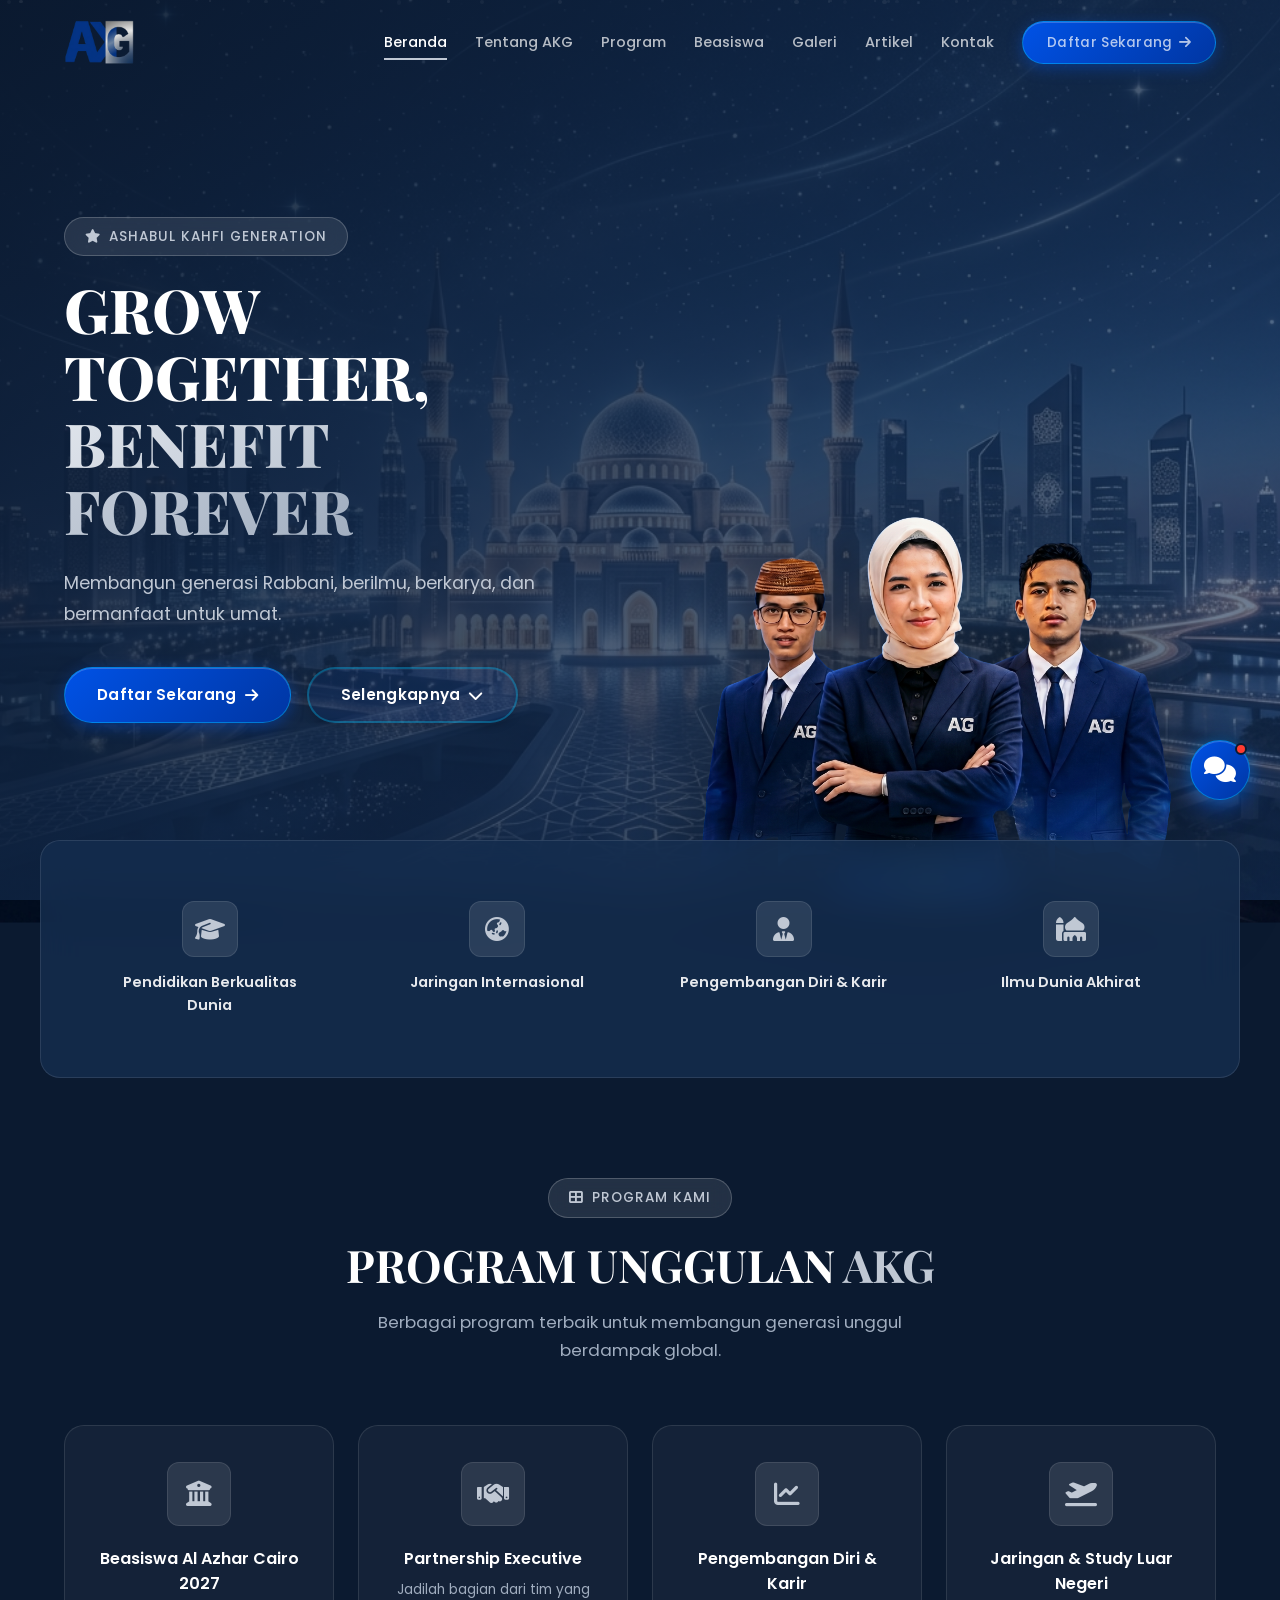
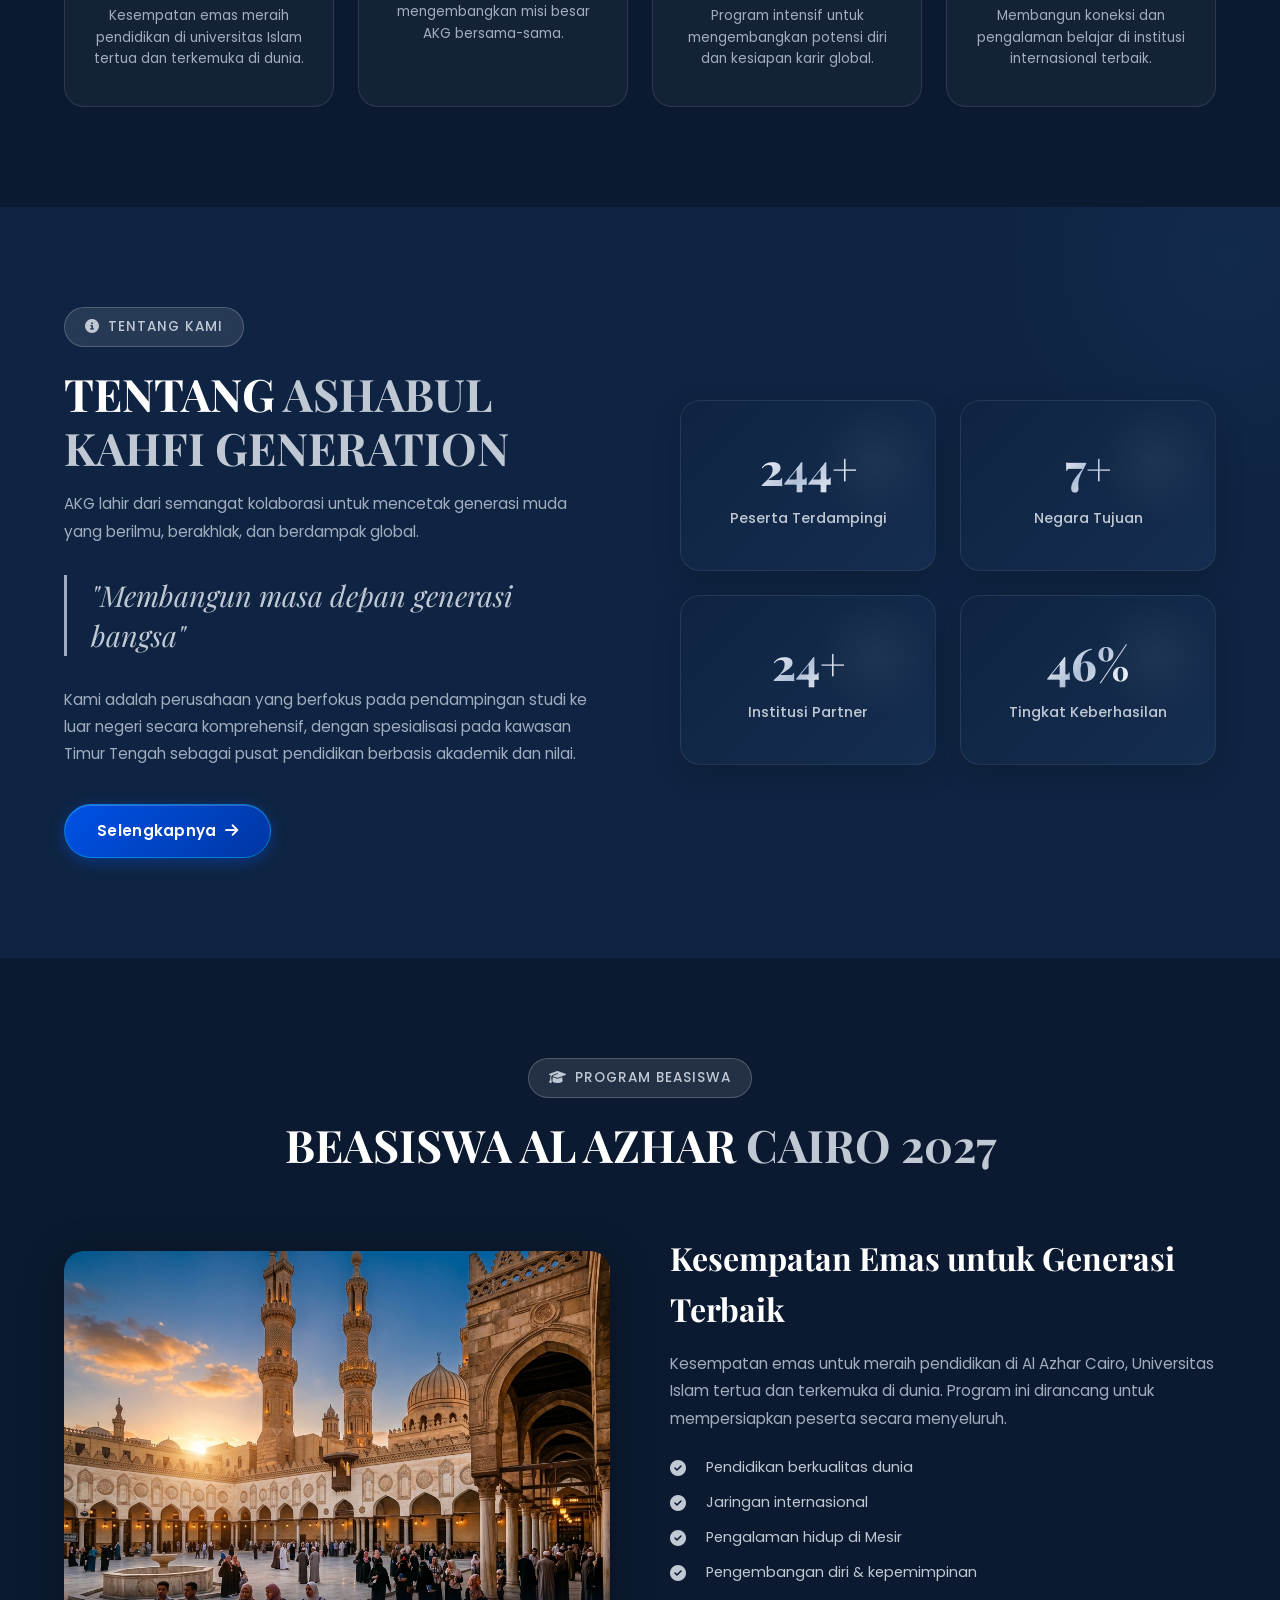
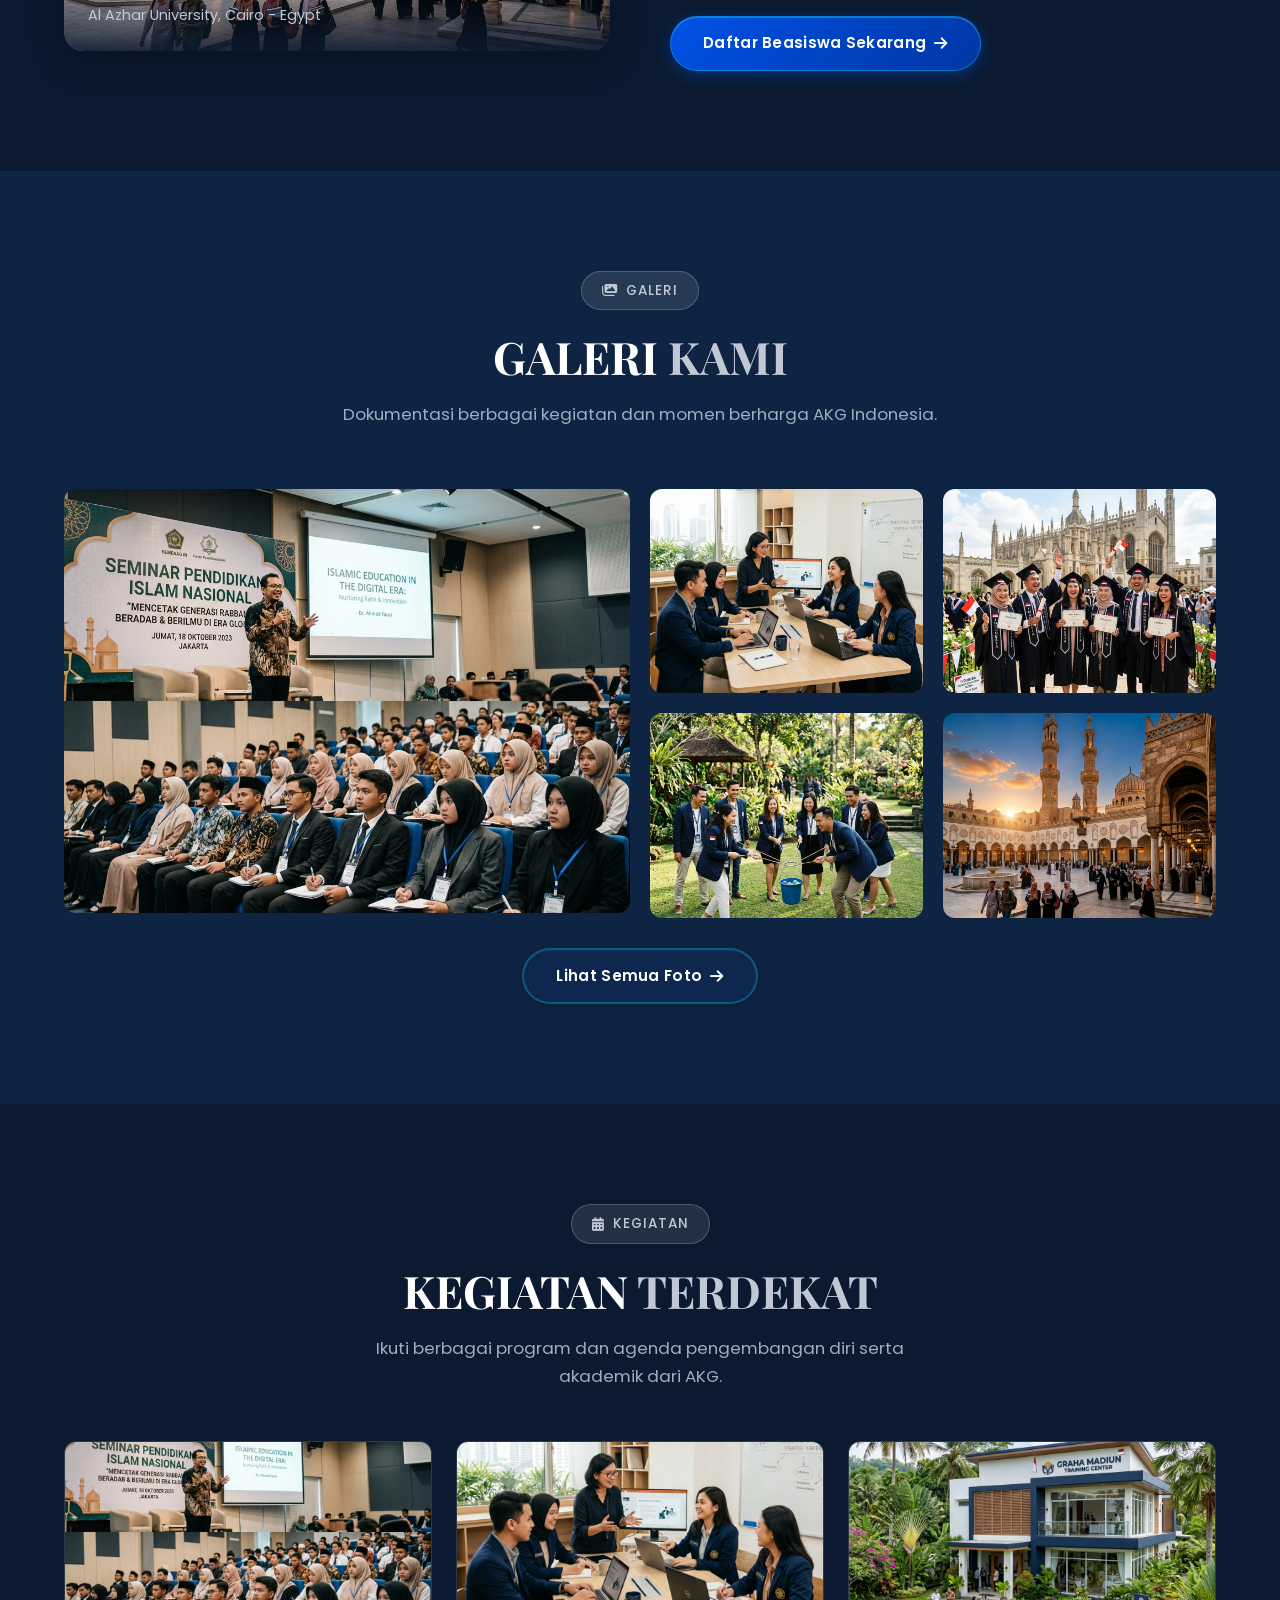
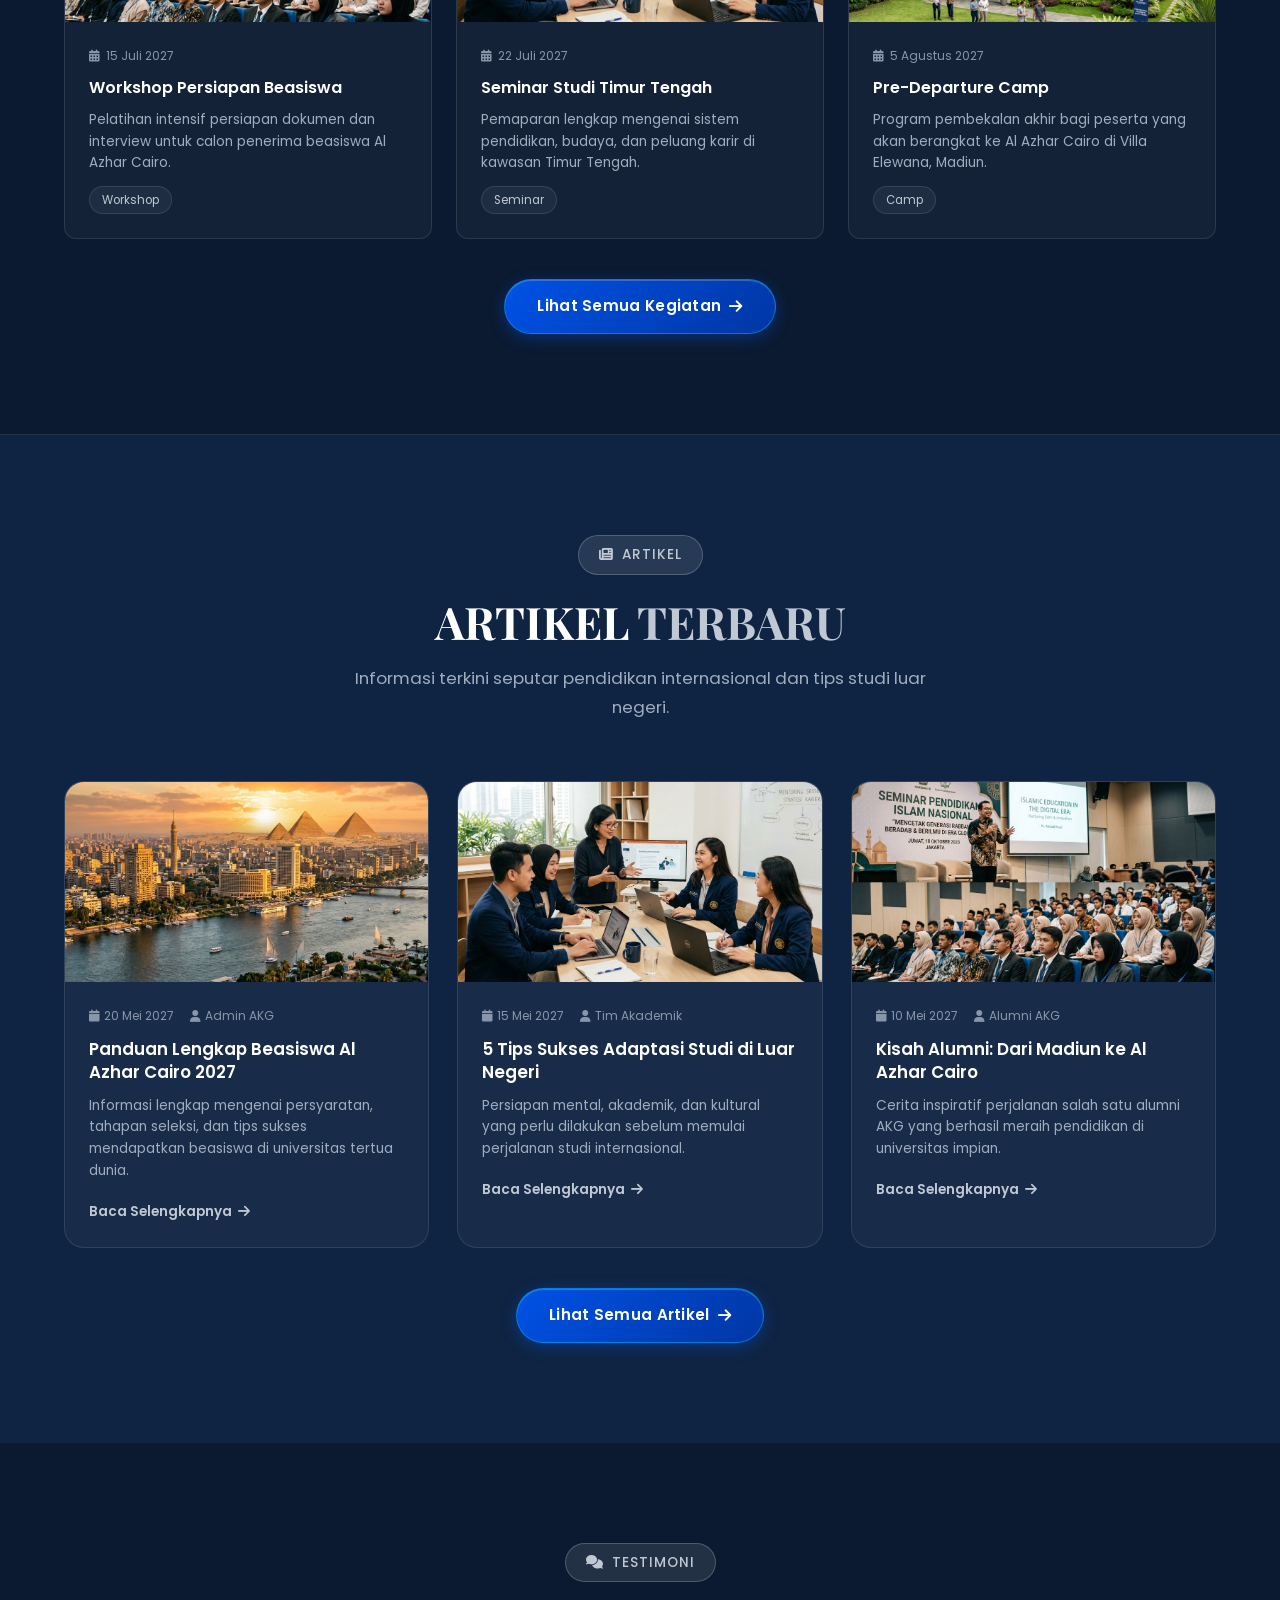
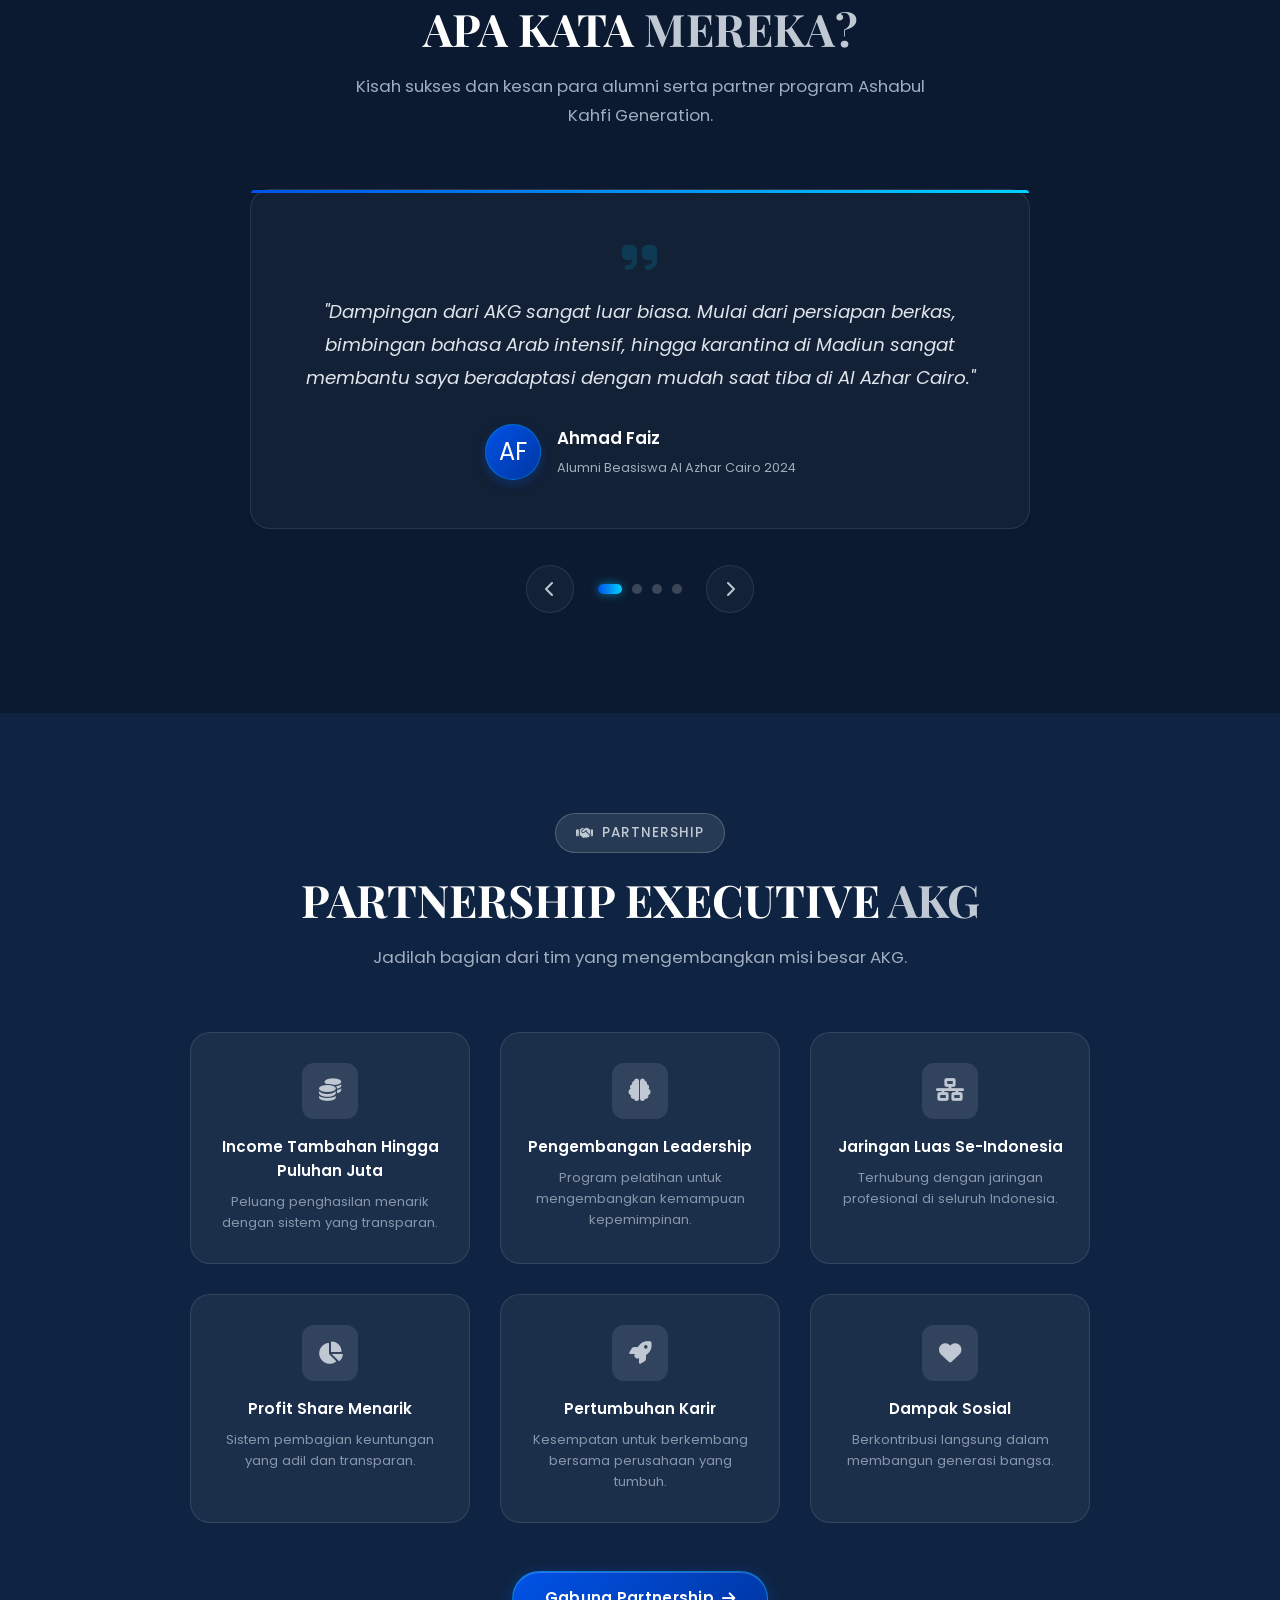
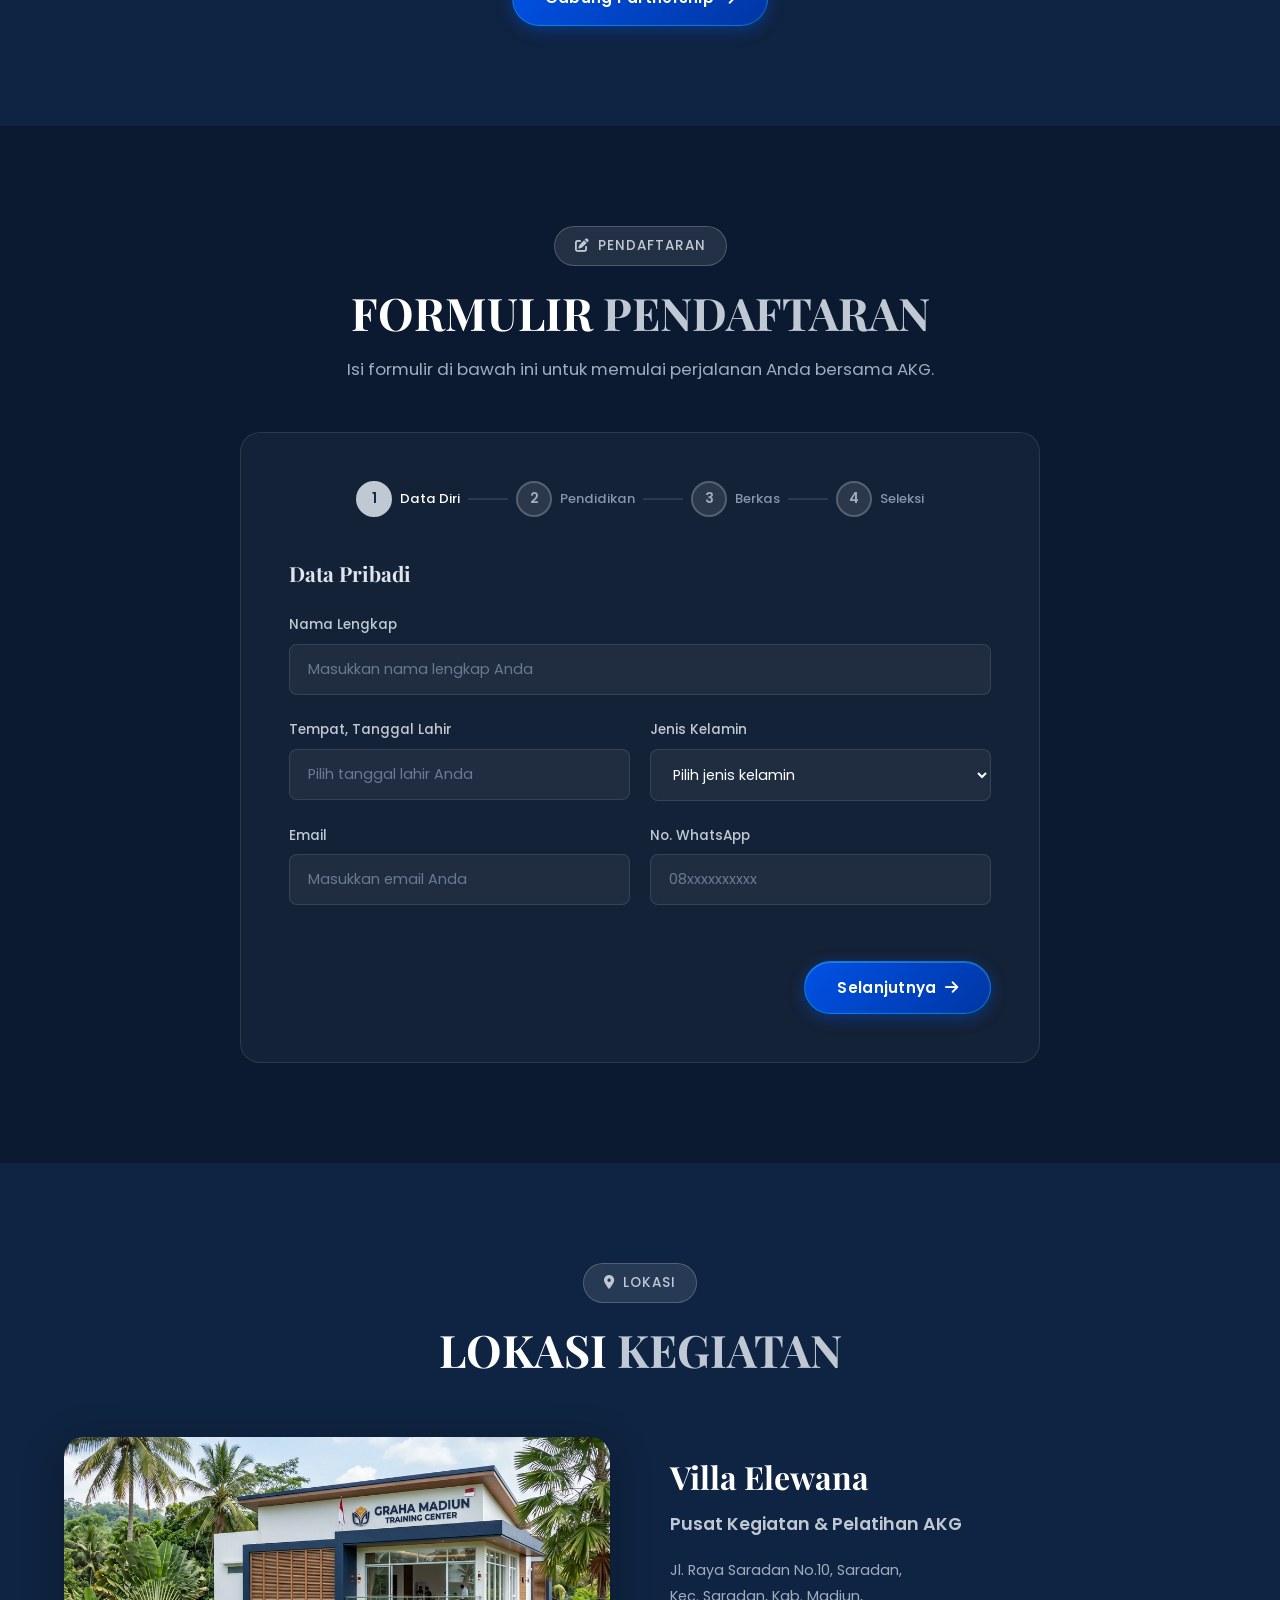
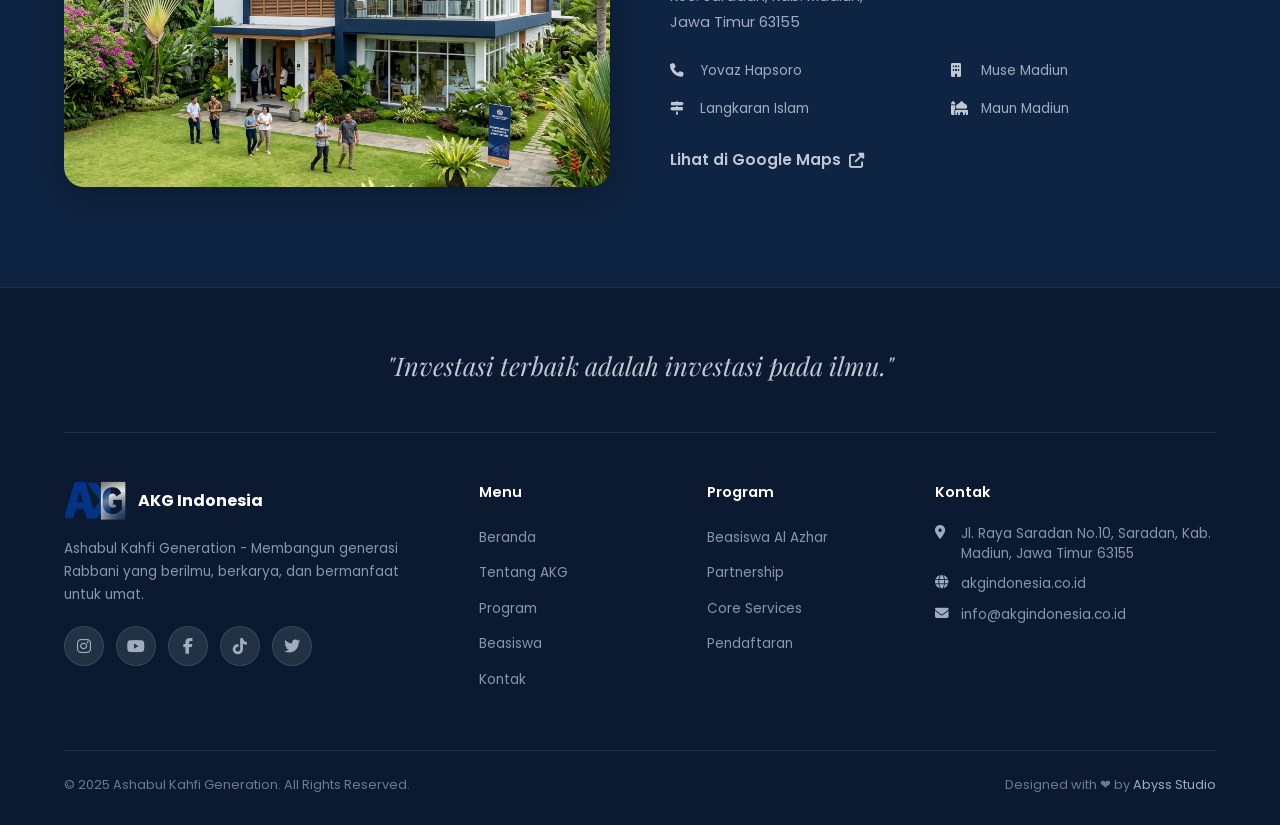
==== commit c0702a55: "update" ====
--- a/index.html
+++ b/index.html
@@ -3,6 +3,9 @@
   <head>
     <meta charset="UTF-8" />
     <meta name="viewport" content="width=device-width, initial-scale=1.0" />
+
+    <!-- Favicon -->
+    <link rel="icon" href="assets/img/logo-akg.png" type="image/png" />
 
     <!-- SEO Meta Tags -->
     <title>AKG Indonesia | Ashabul Kahfi Generation - Grow Together, Benefit Forever</title>
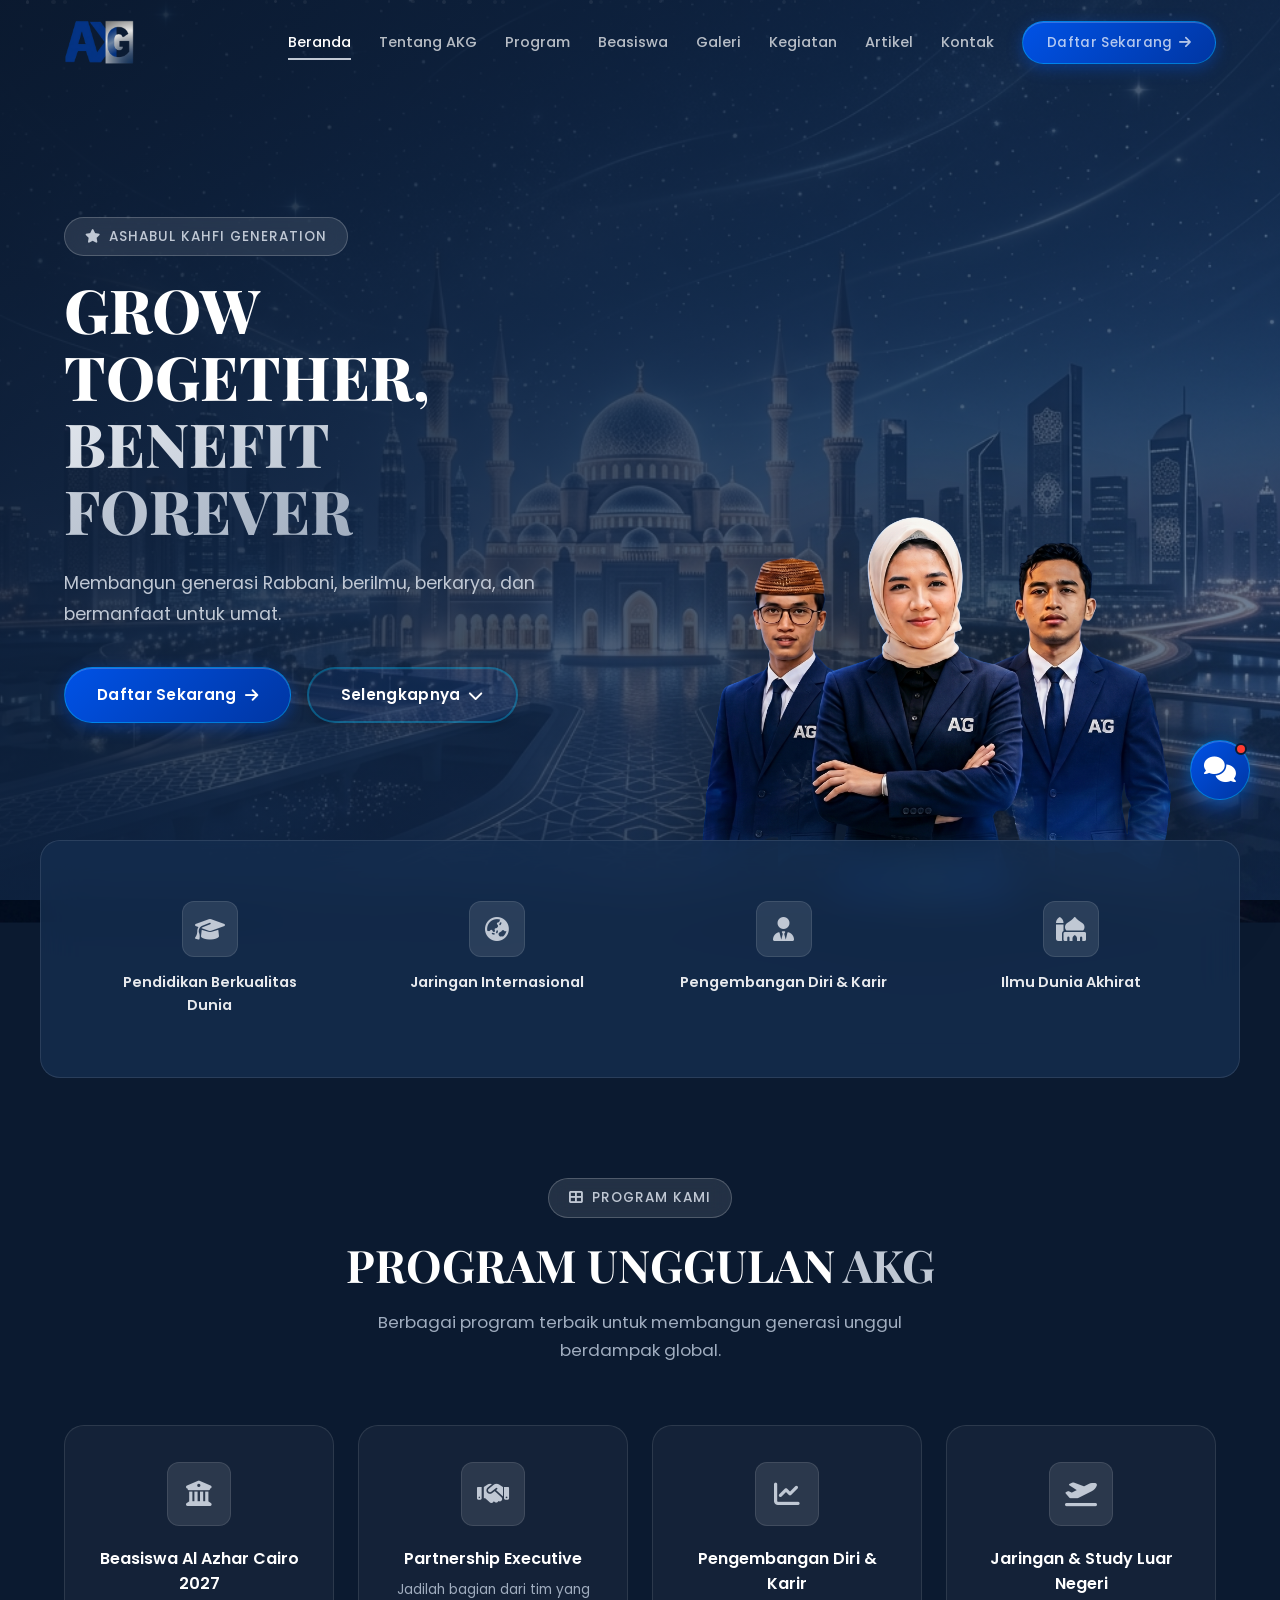
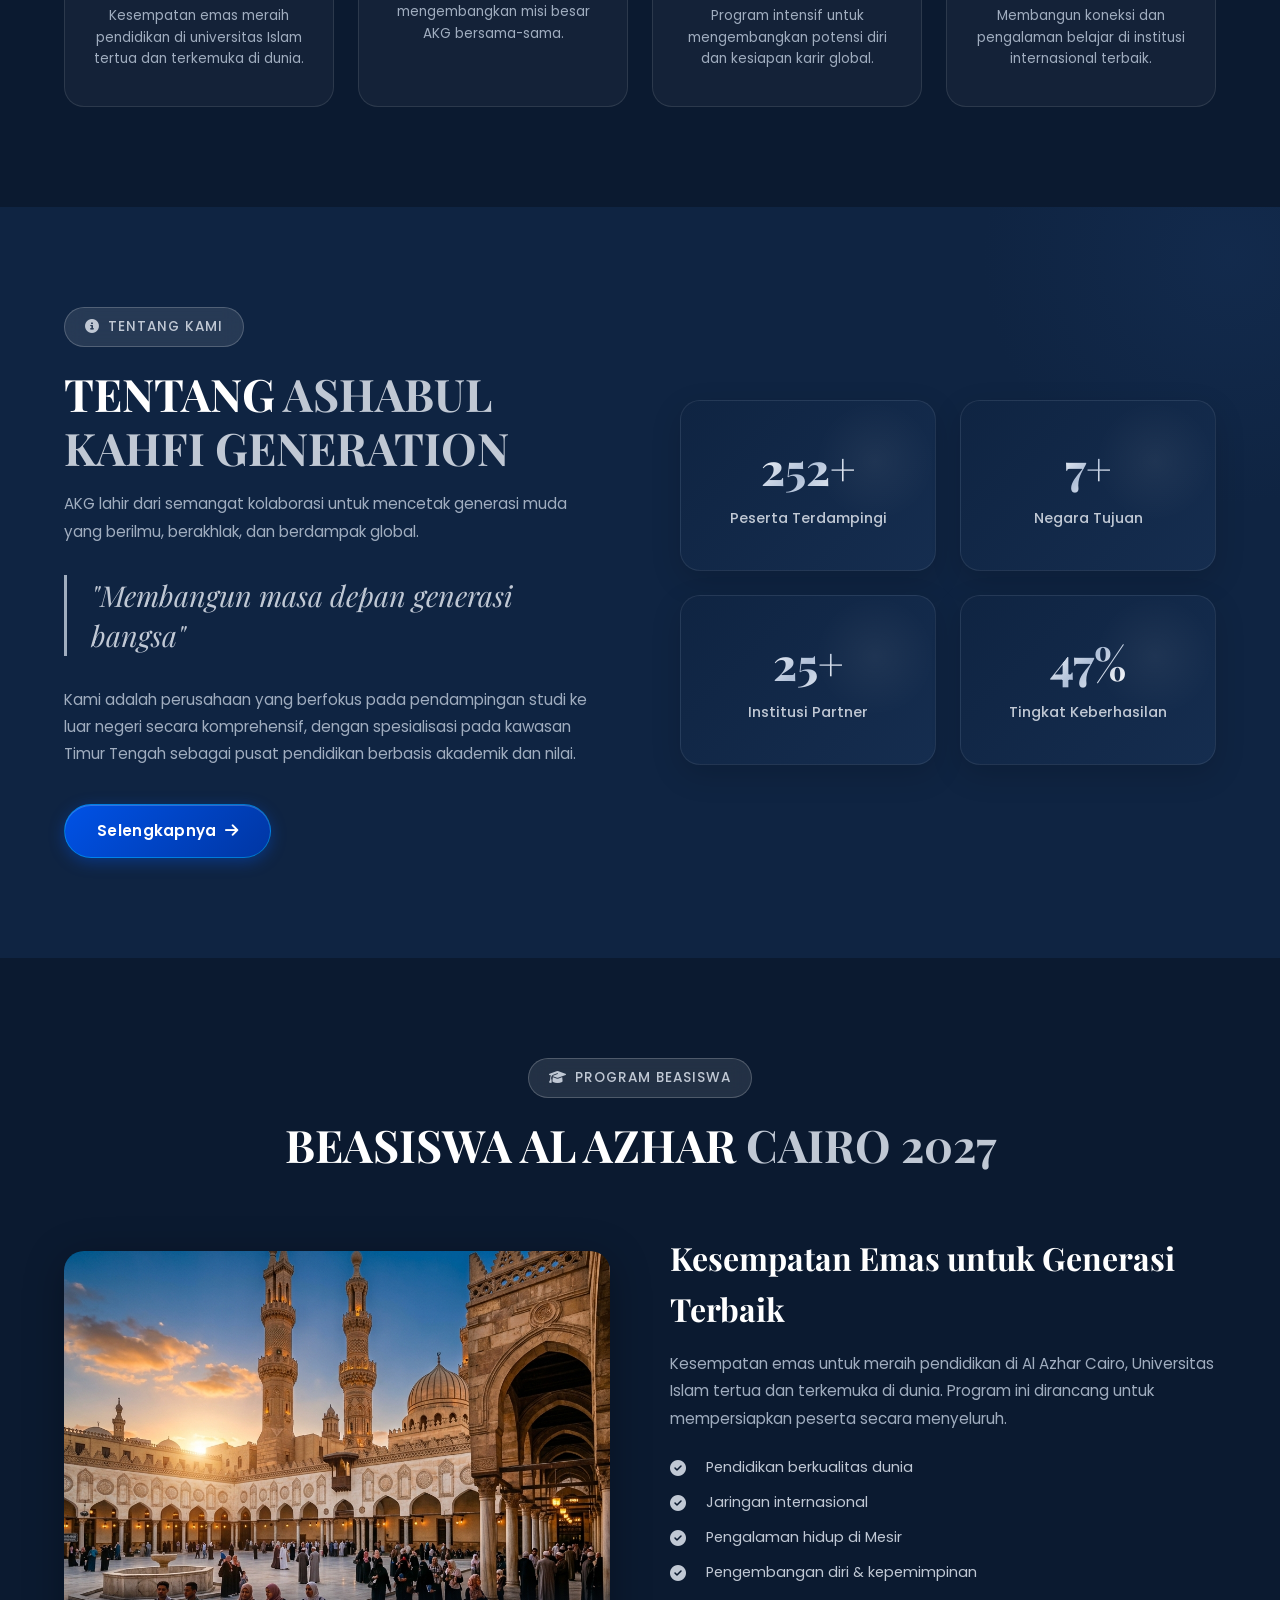
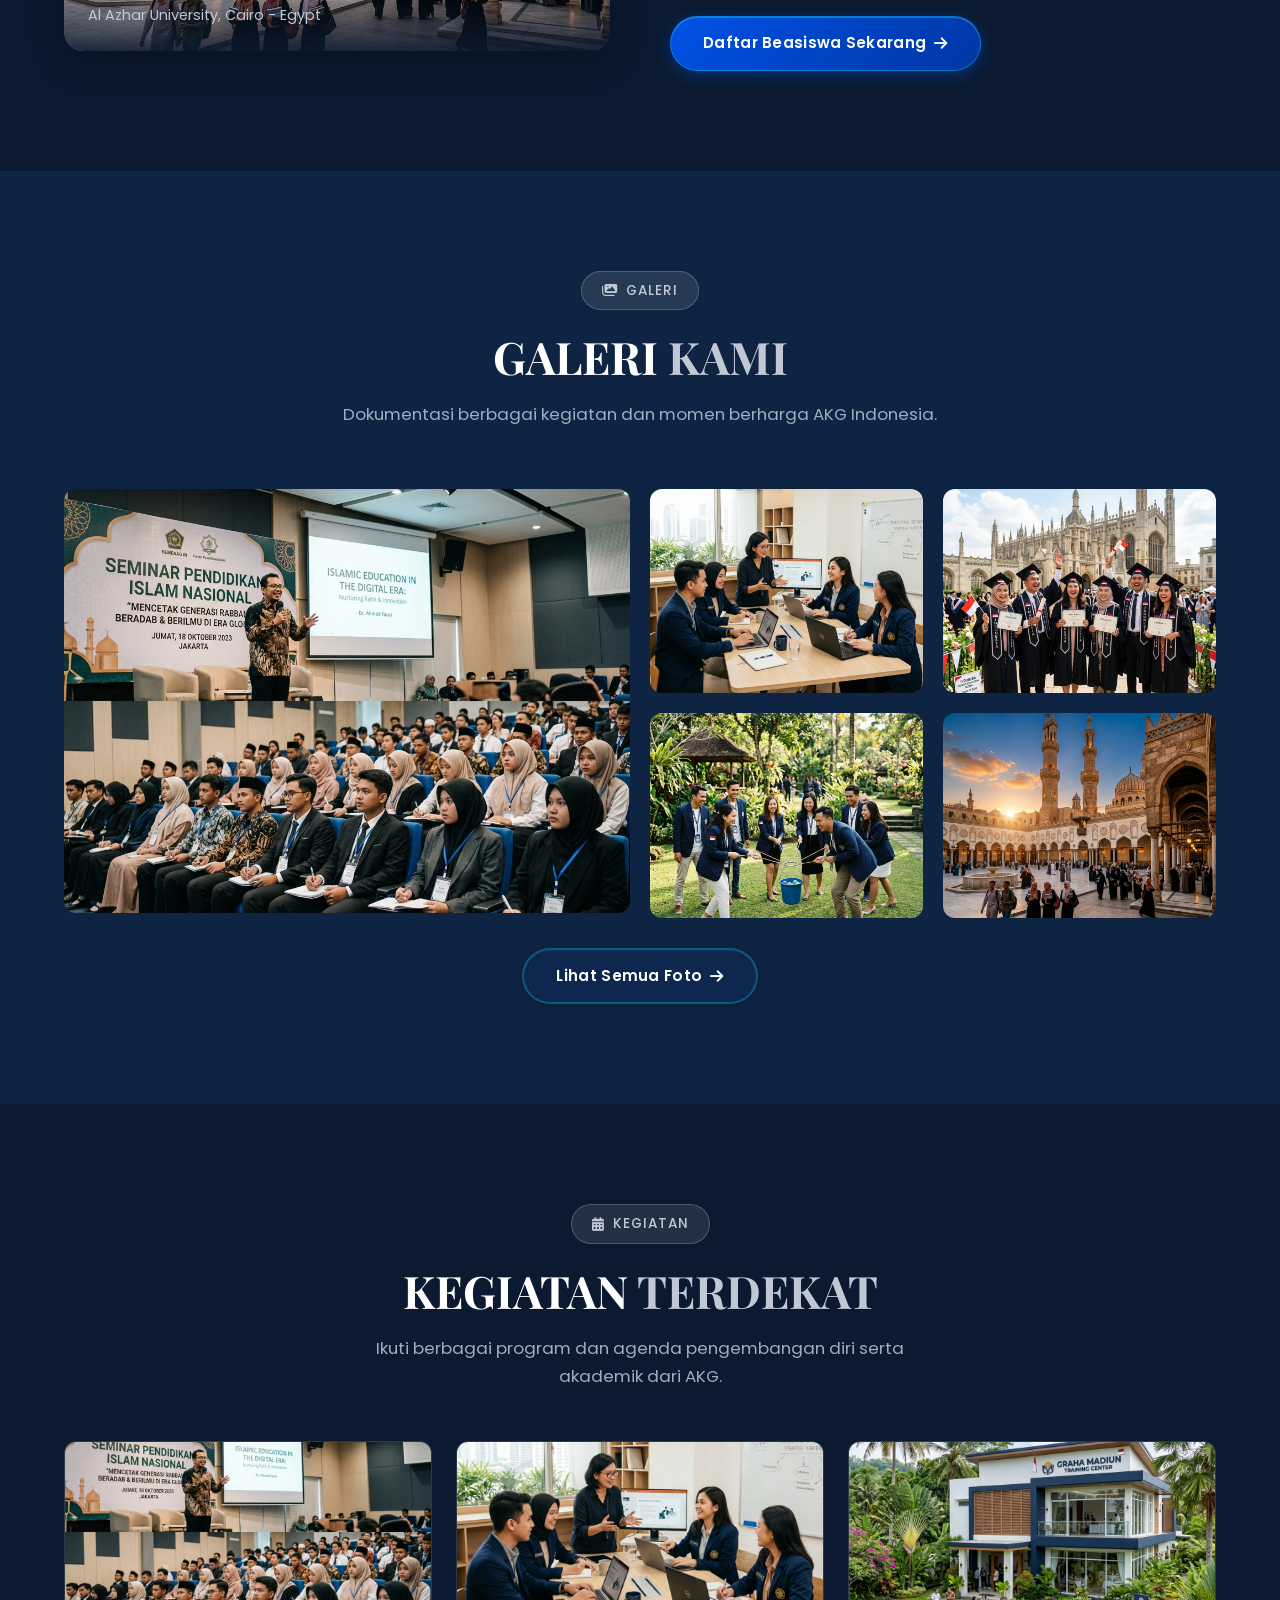
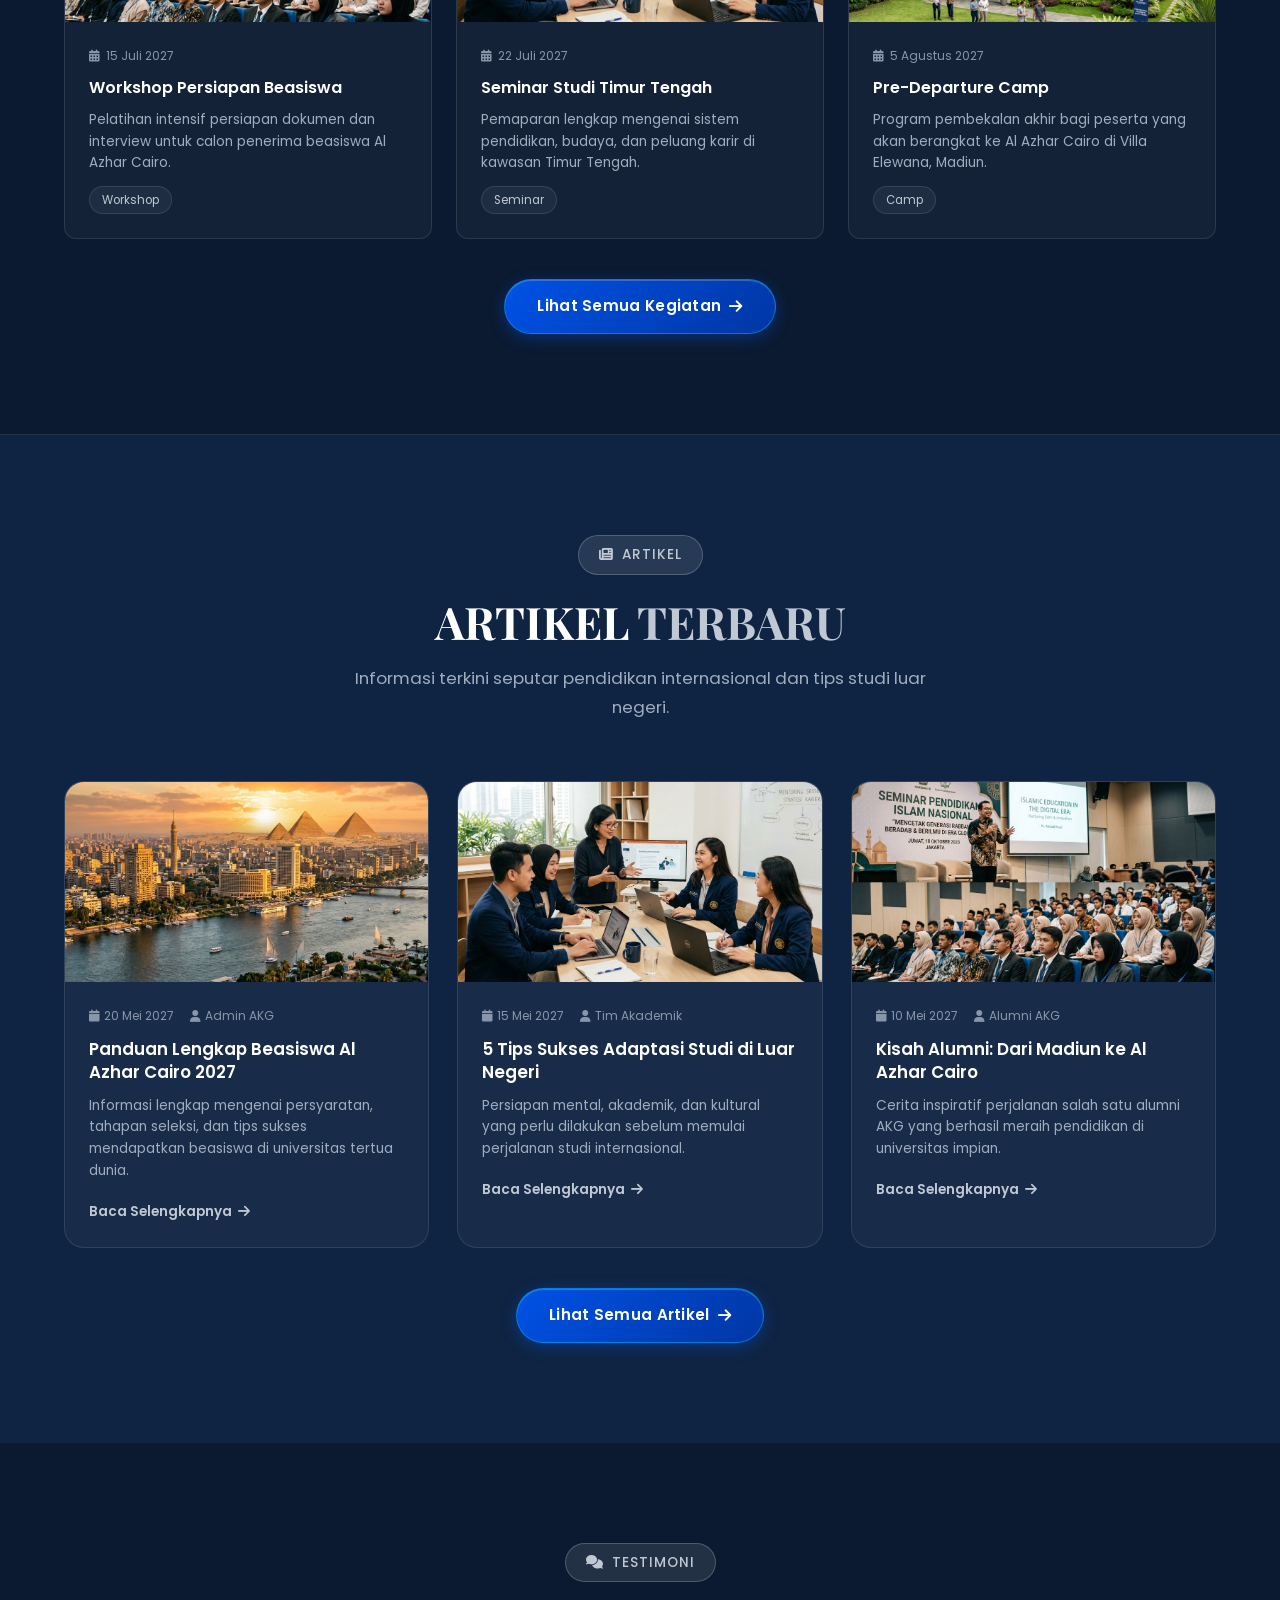
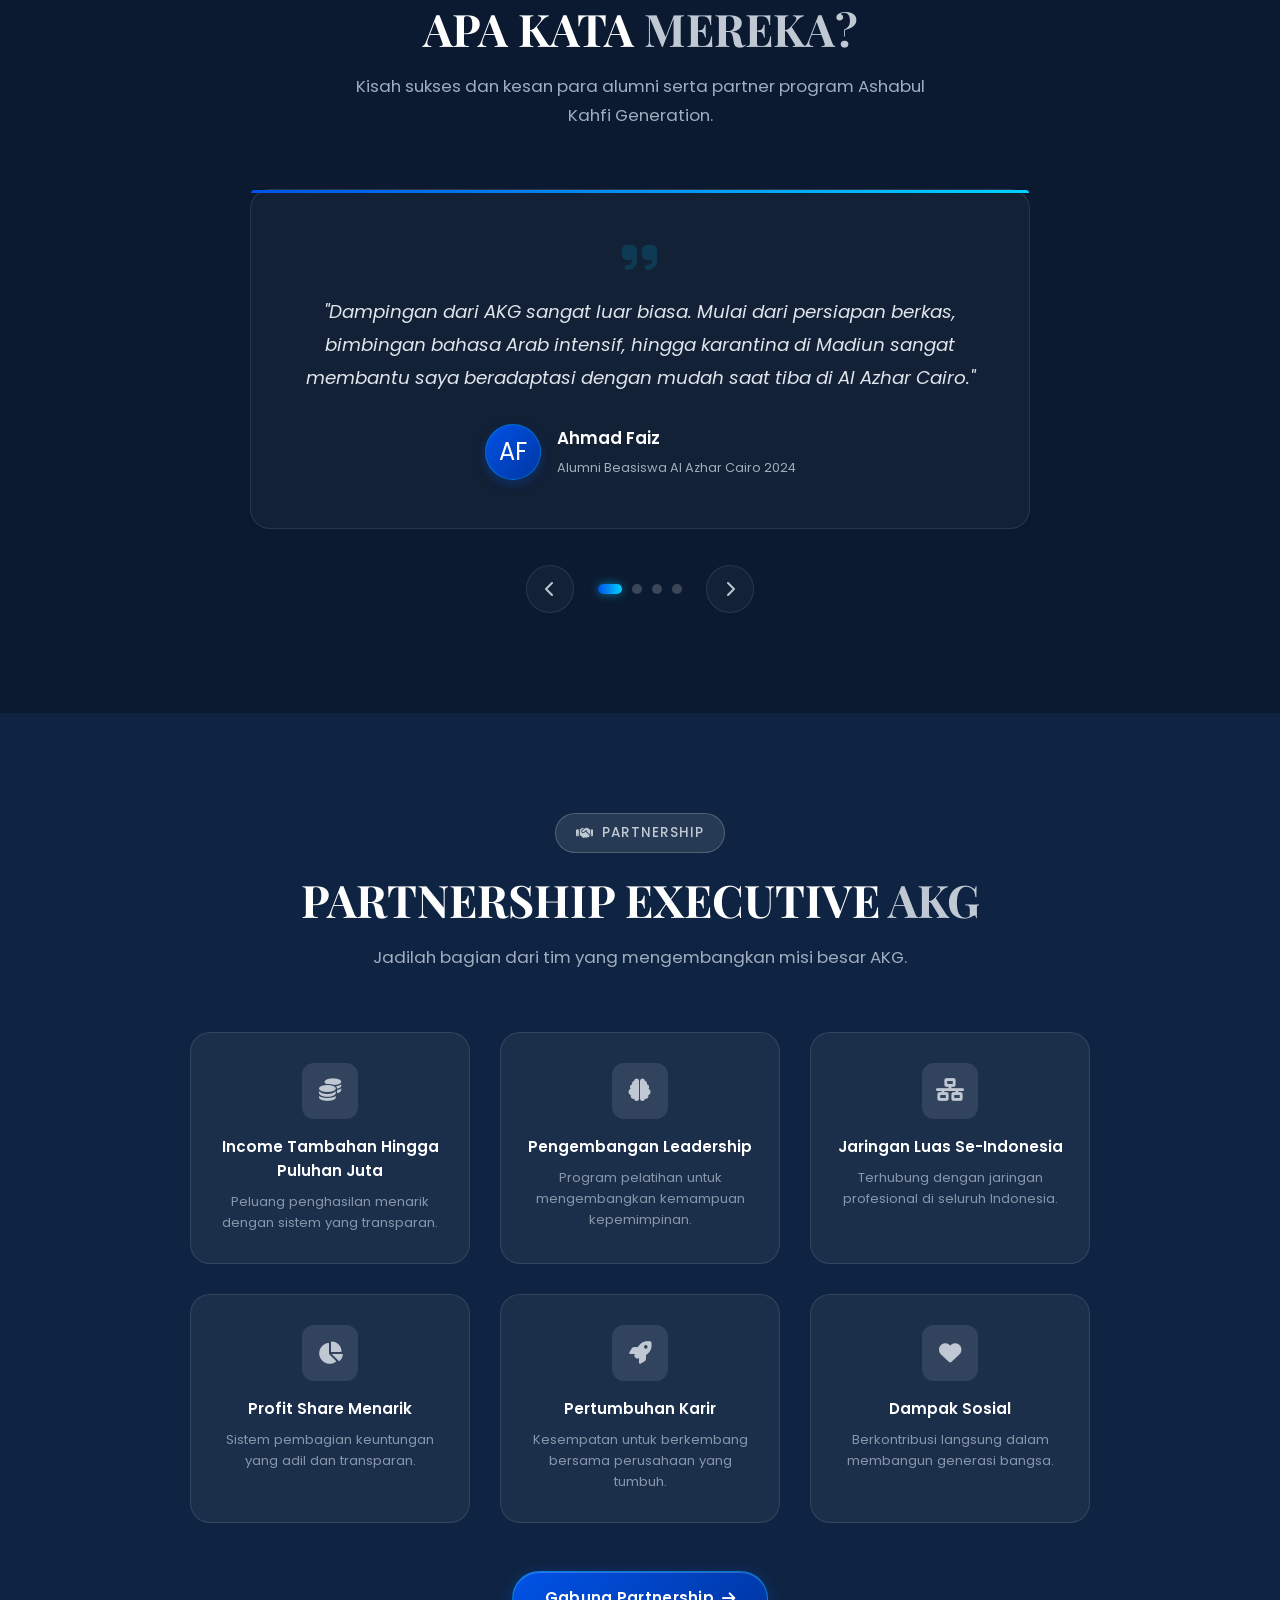
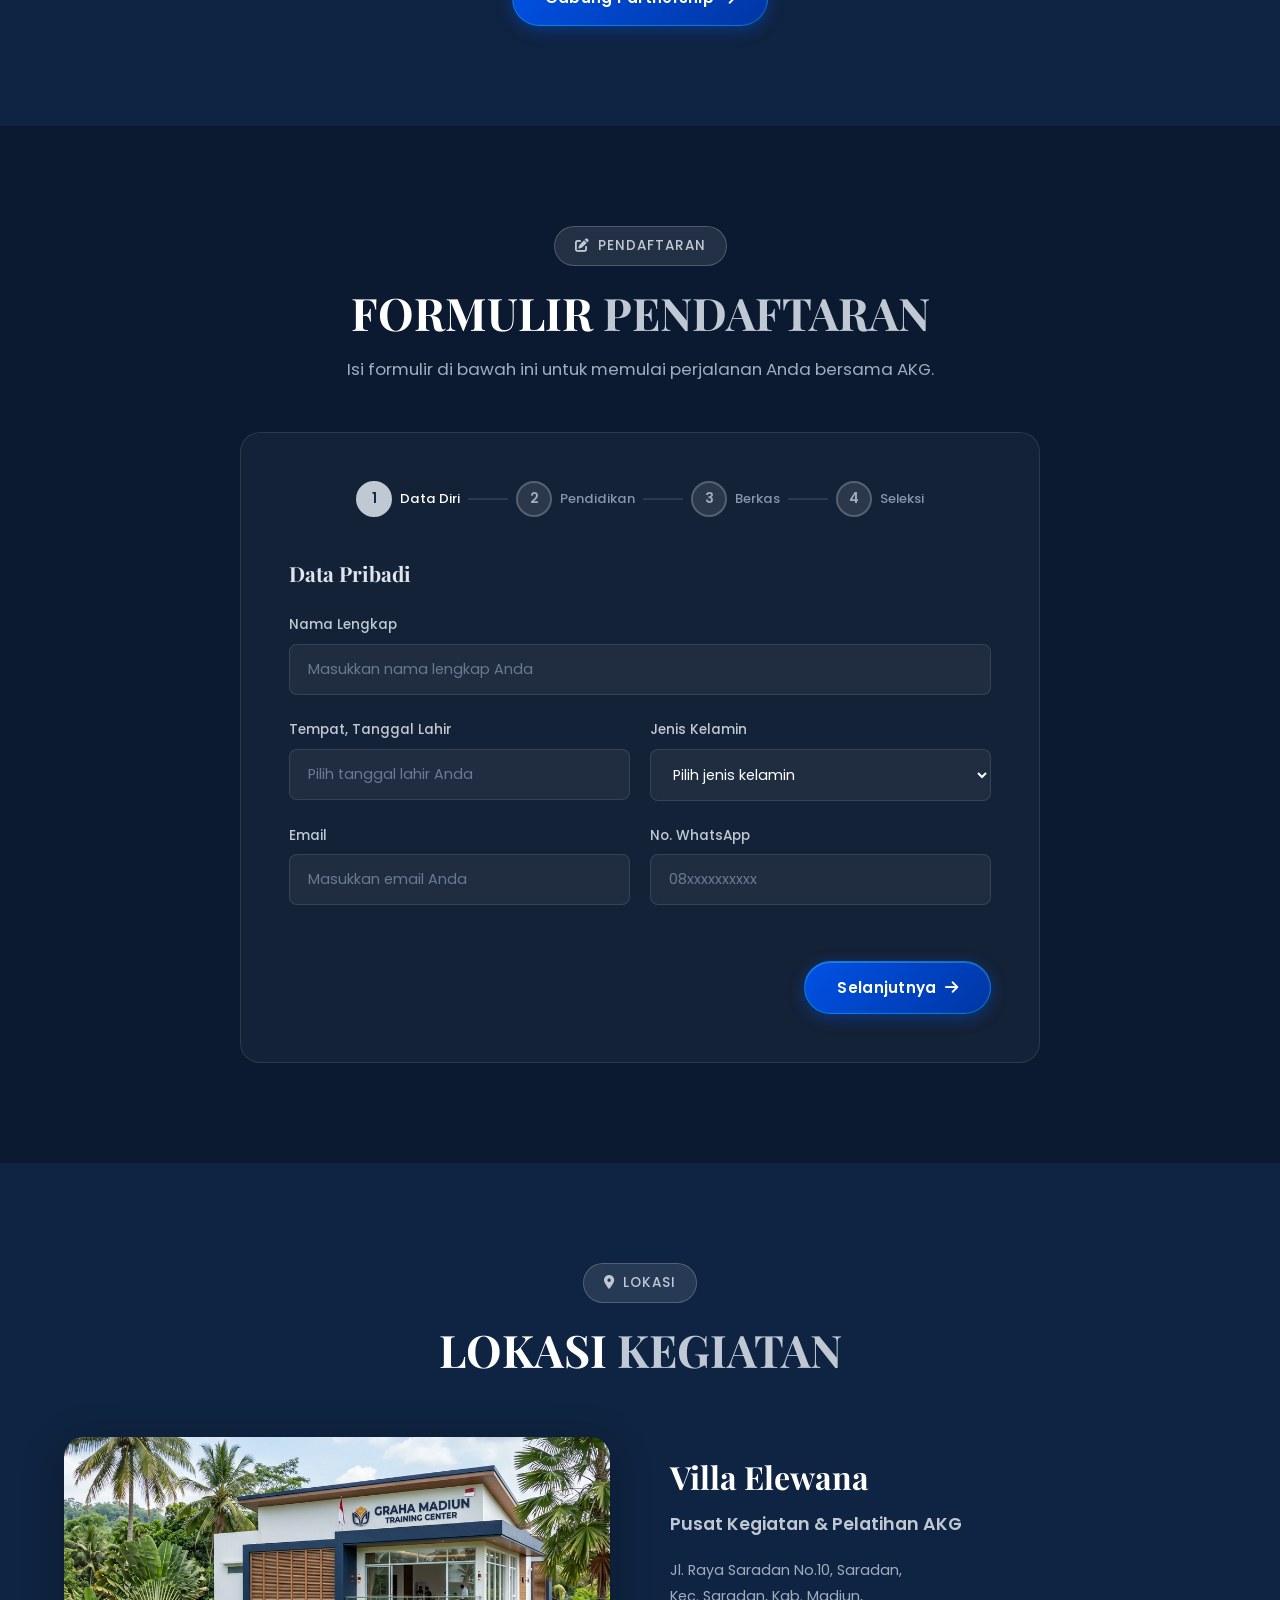
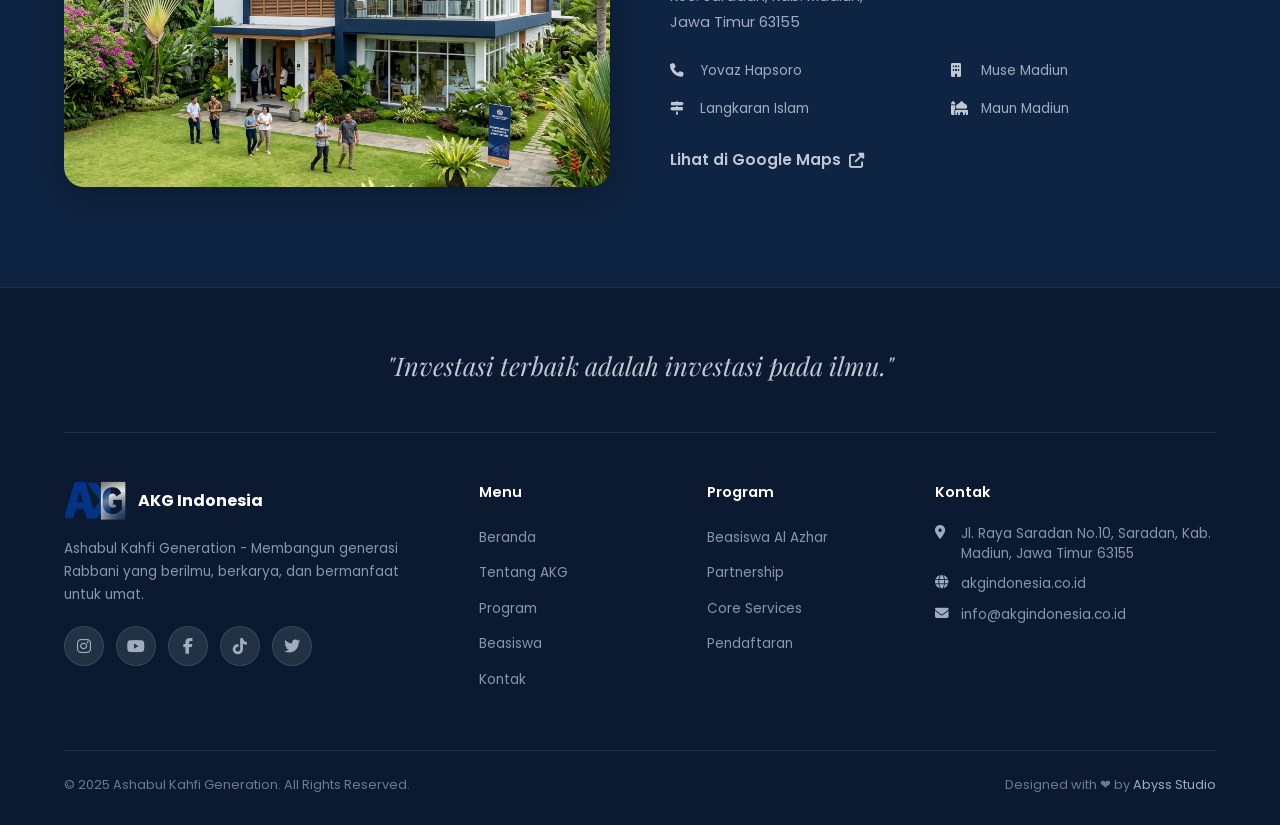
==== commit f5e6551c: "update" ====
--- a/index.html
+++ b/index.html
@@ -97,6 +97,7 @@
           <a href="#program">Program</a>
           <a href="#beasiswa">Beasiswa</a>
           <a href="galeri.html">Galeri</a>
+          <a href="kegiatan.html">Kegiatan</a>
           <a href="artikel.html">Artikel</a>
           <a href="#kontak">Kontak</a>
           <a href="#daftar" class="btn btn-primary navbar-cta"
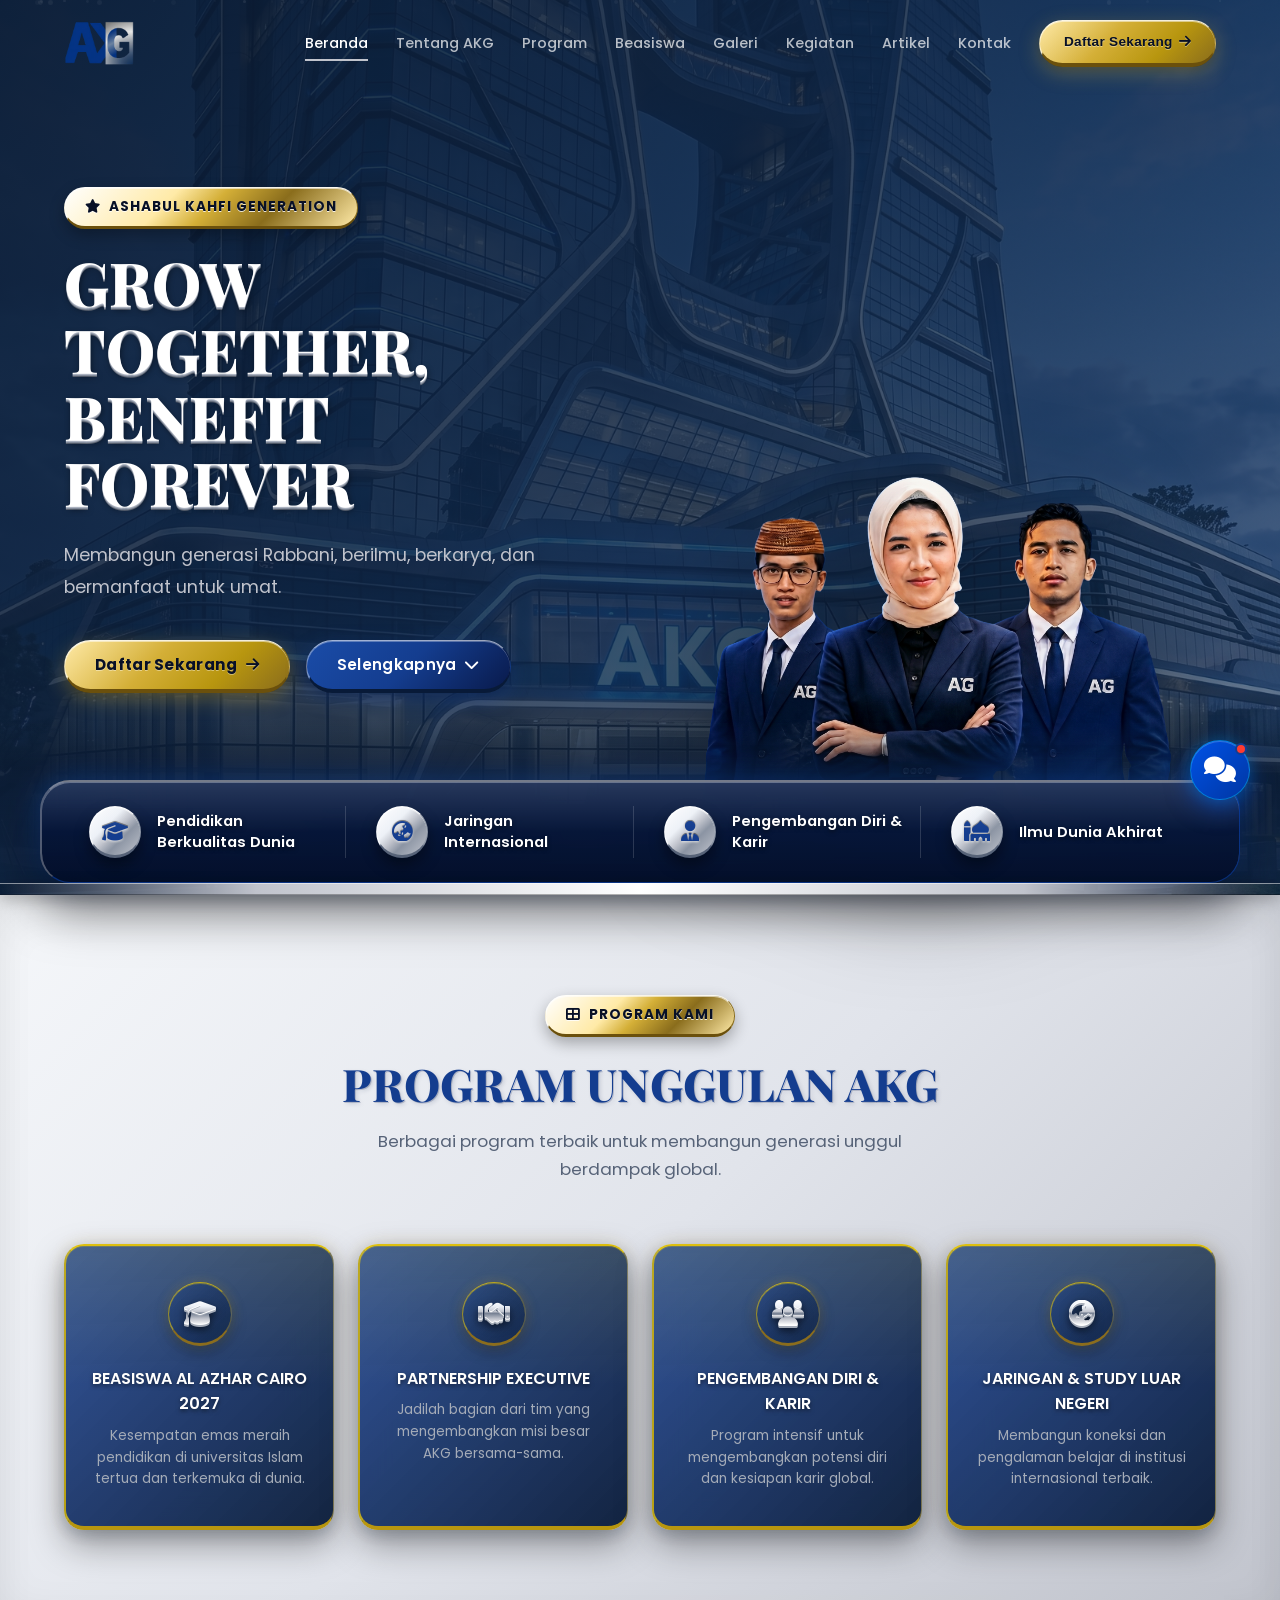
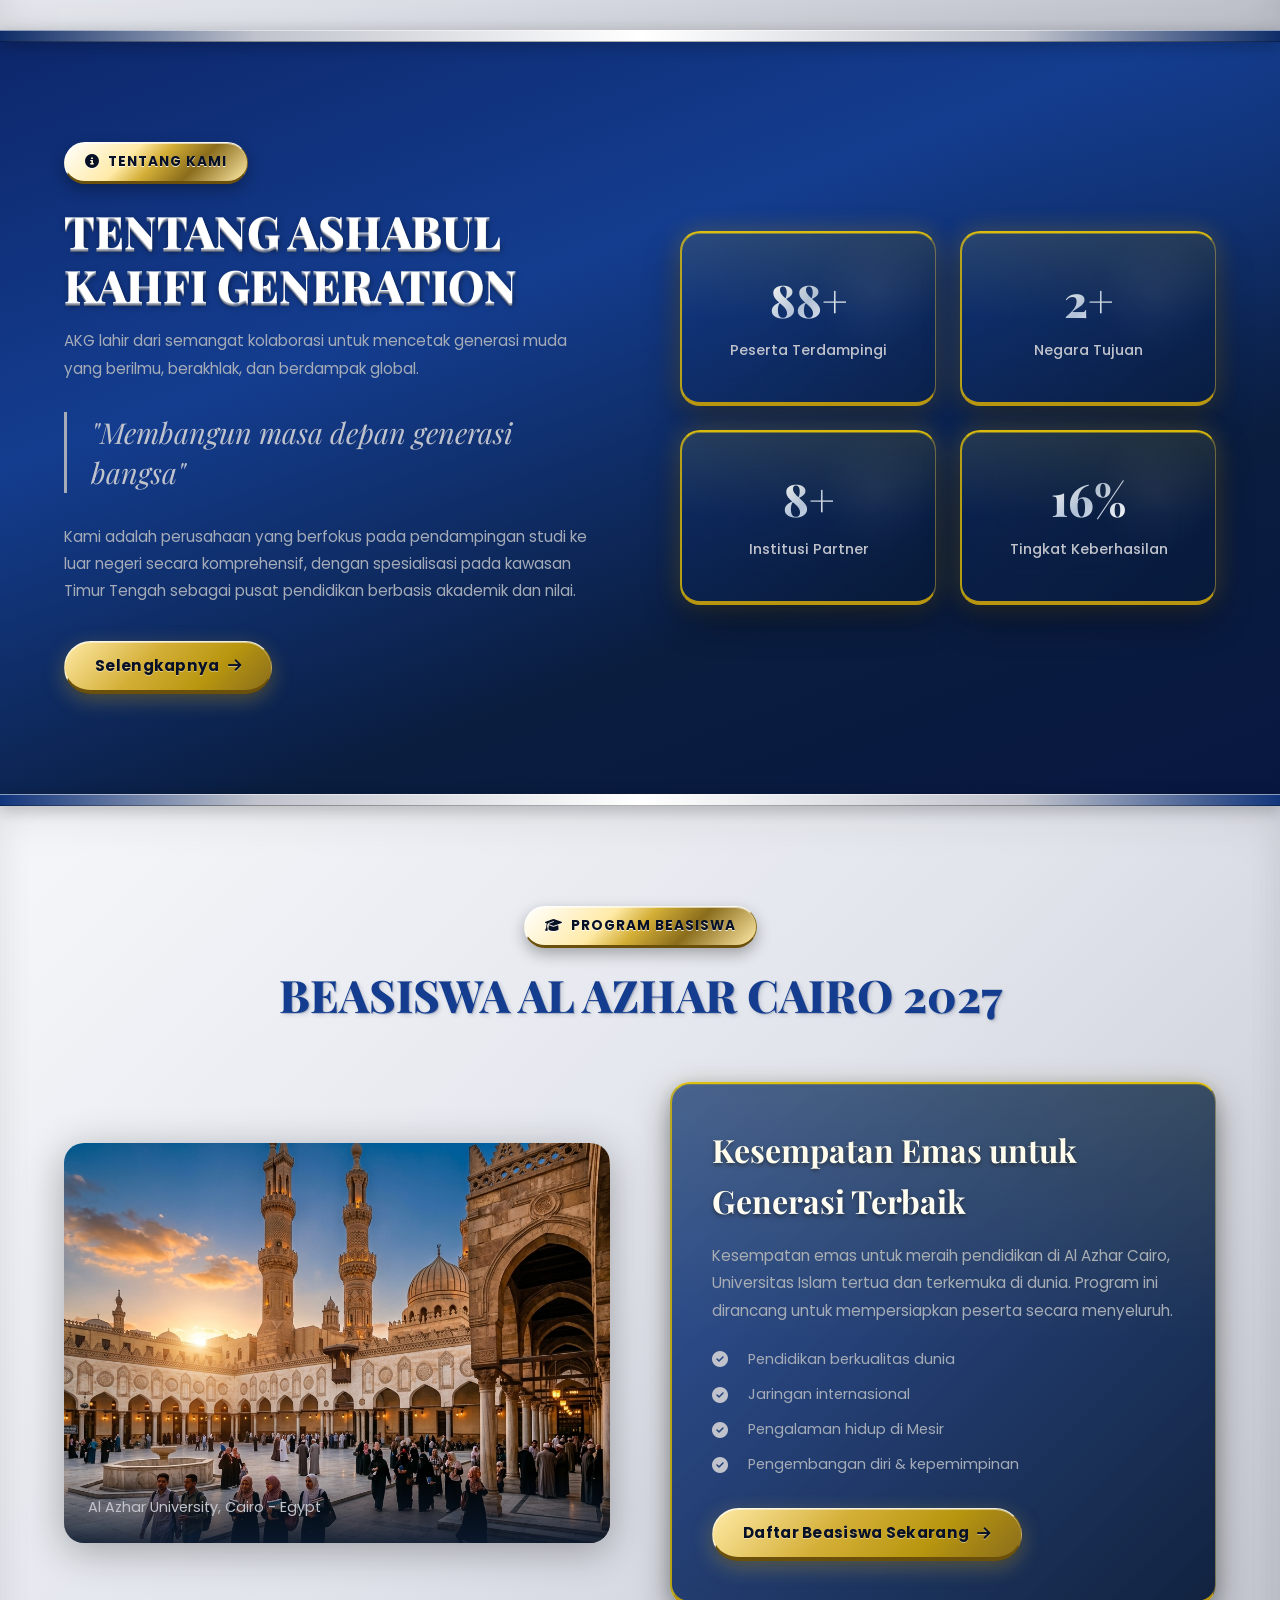
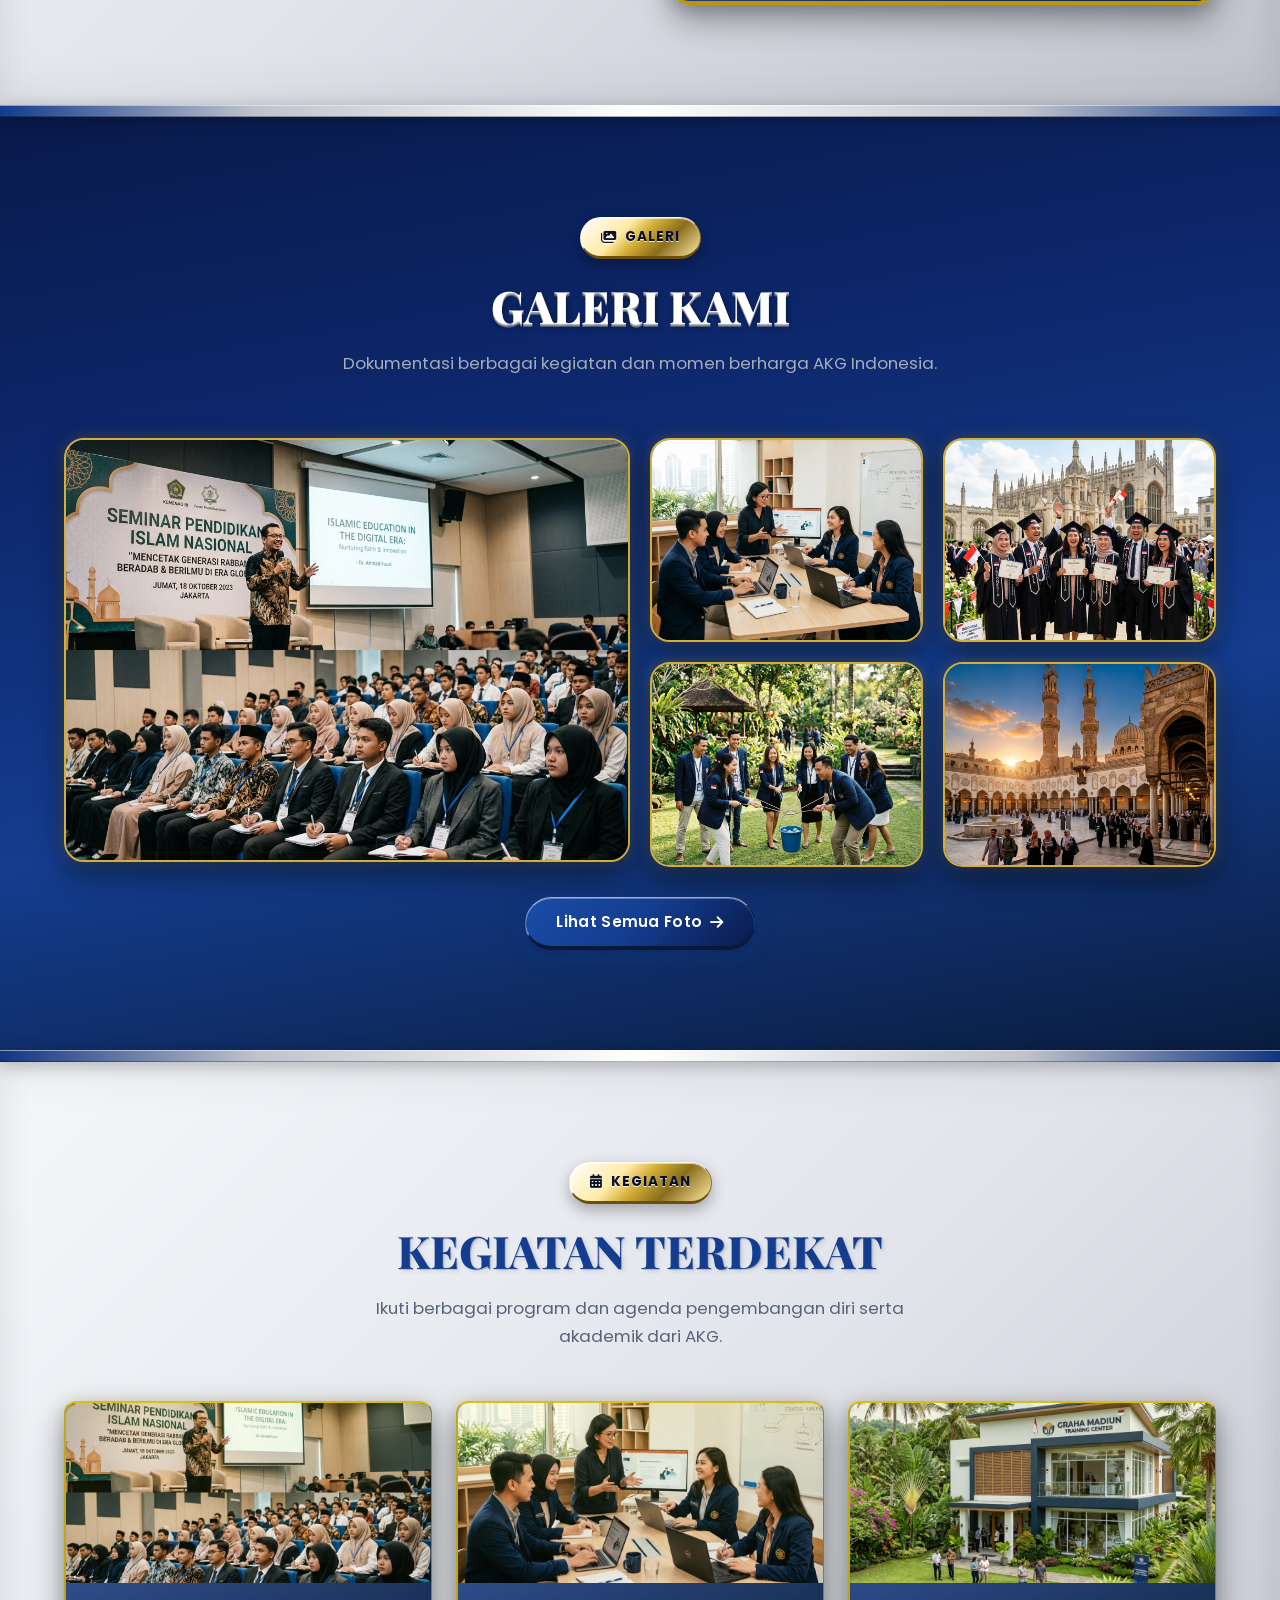
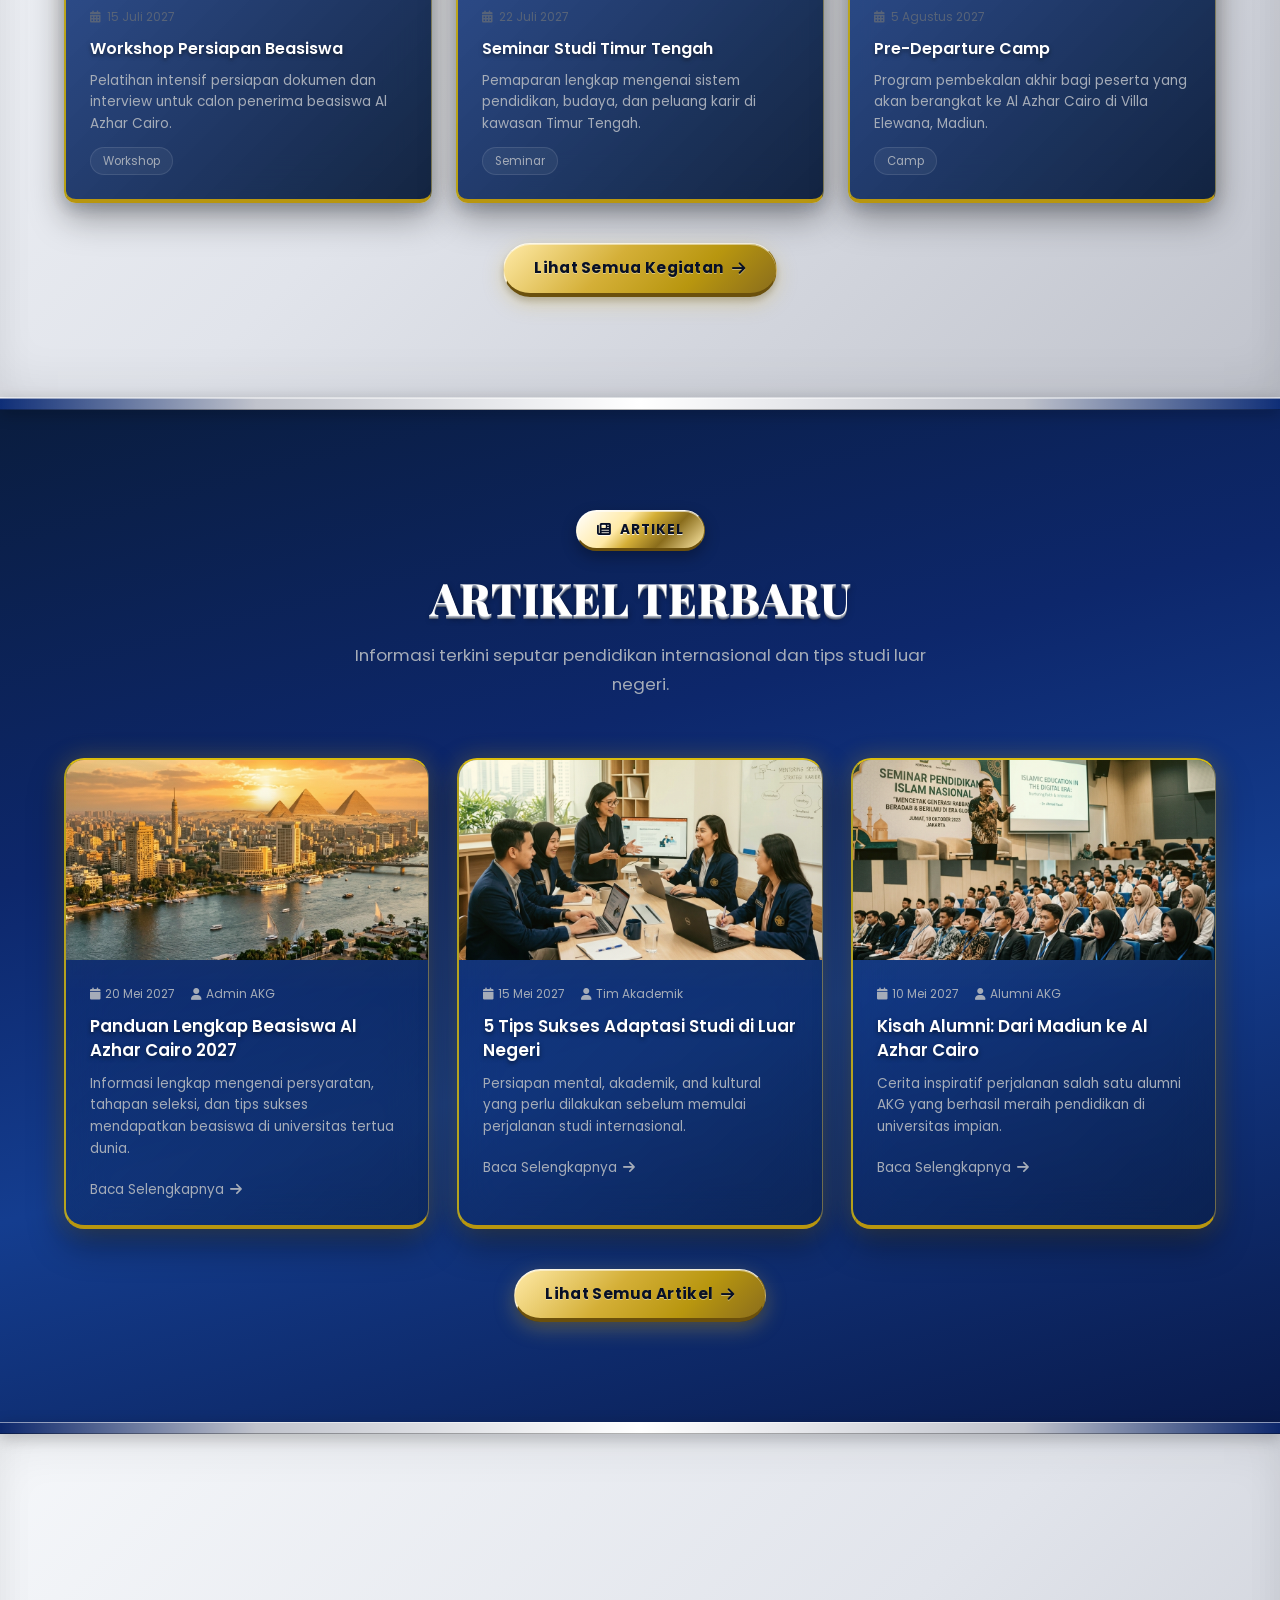
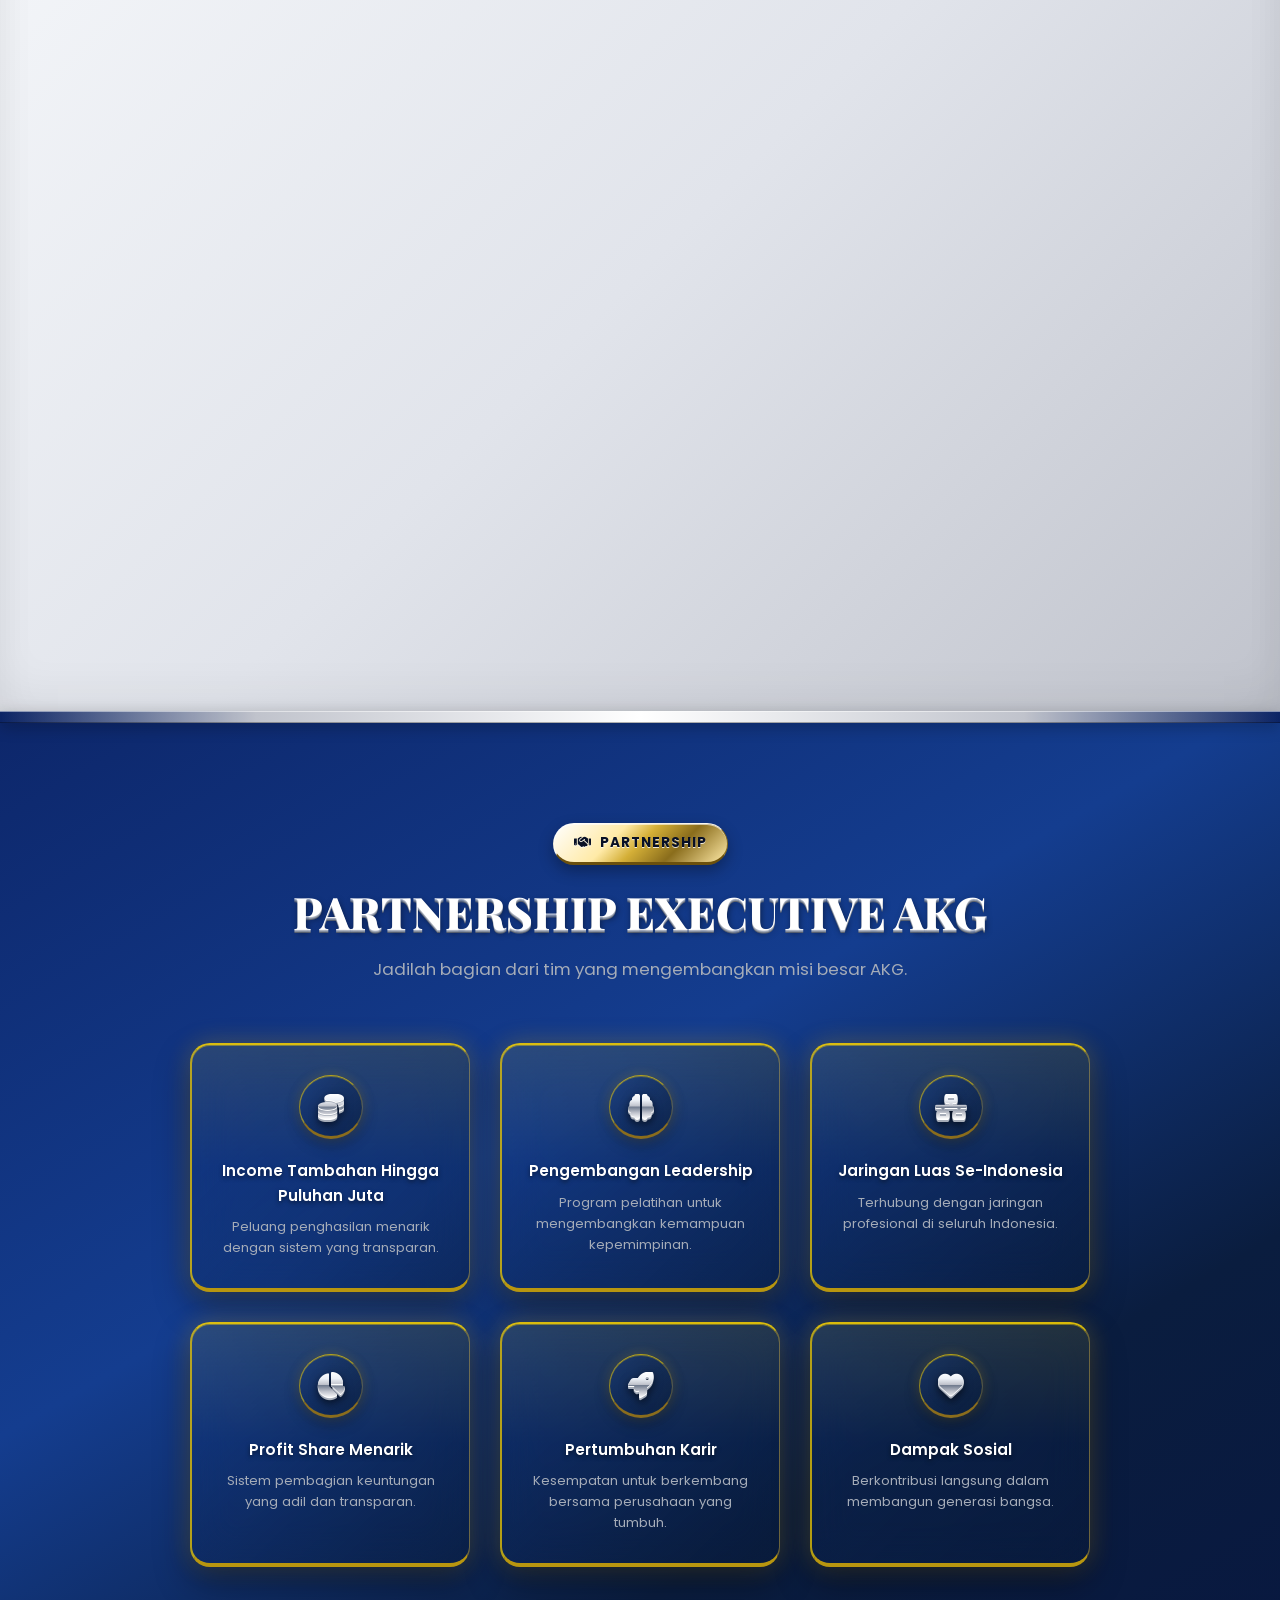
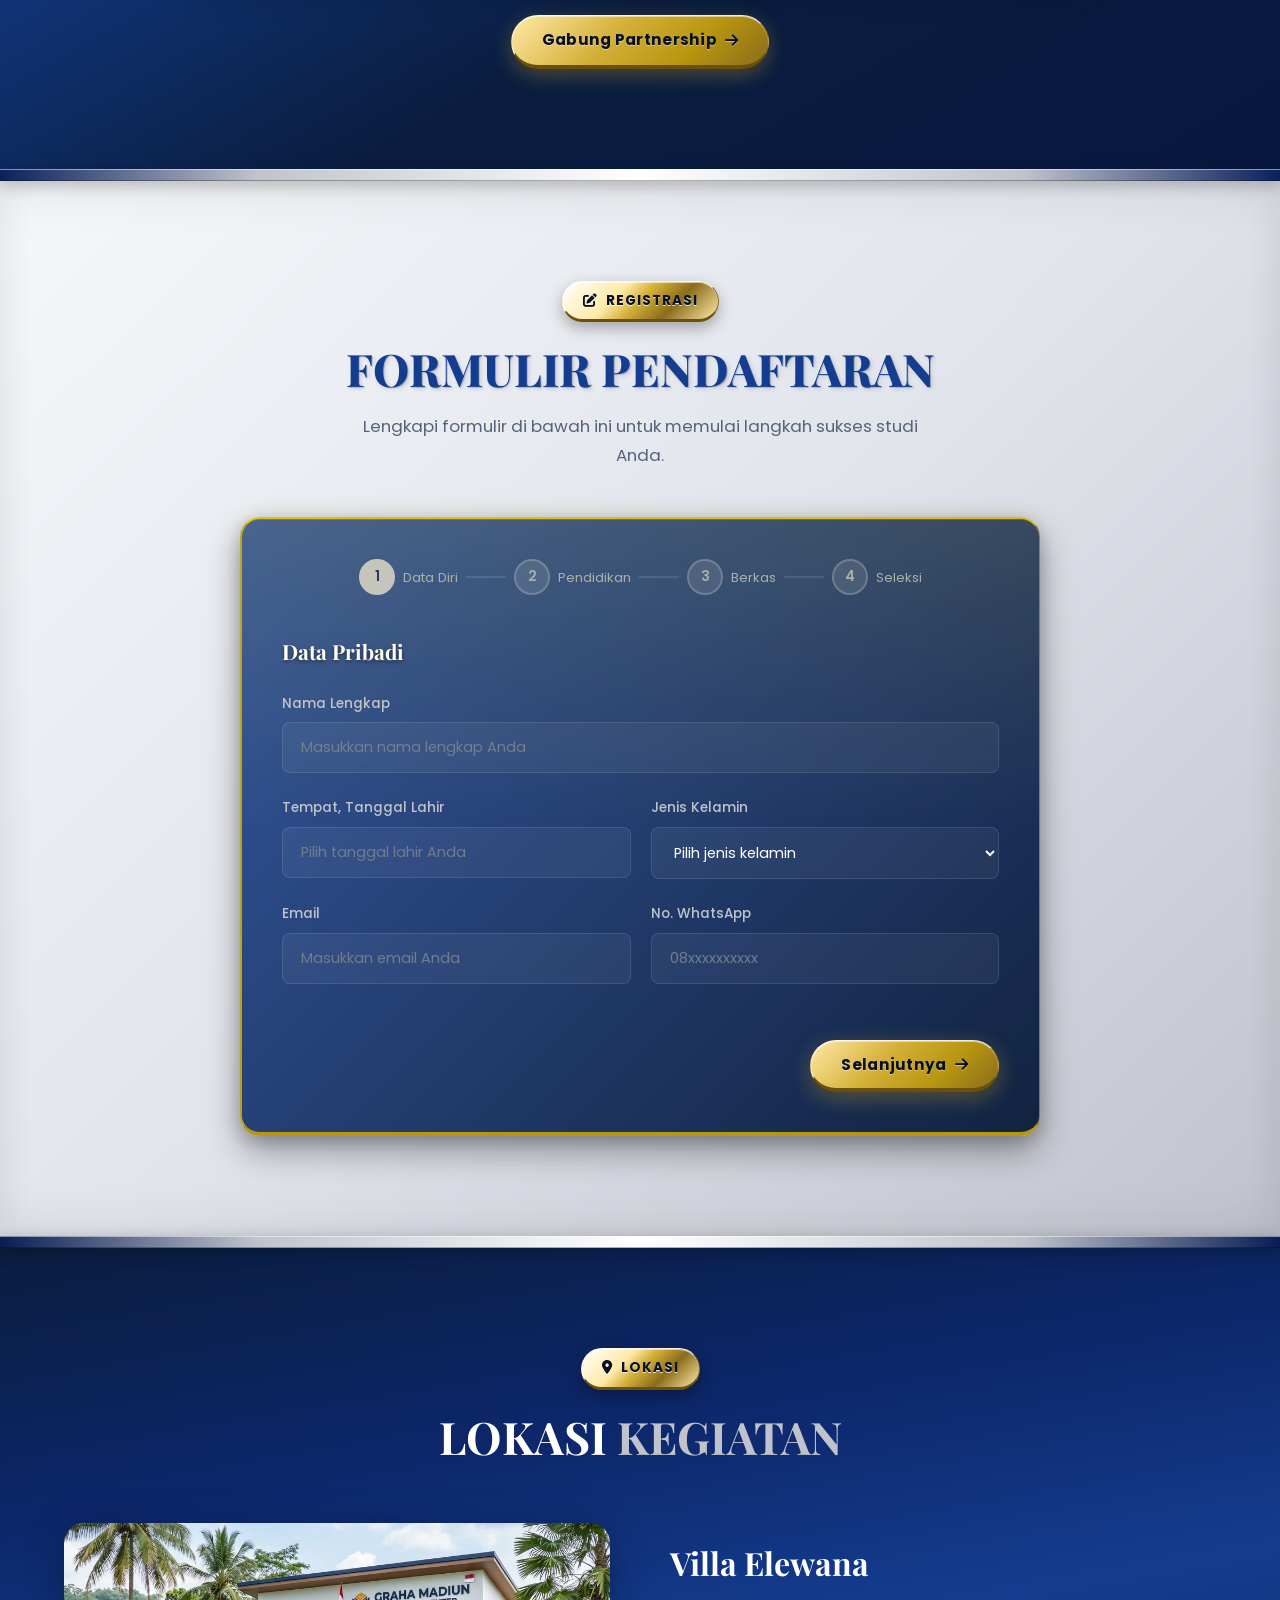
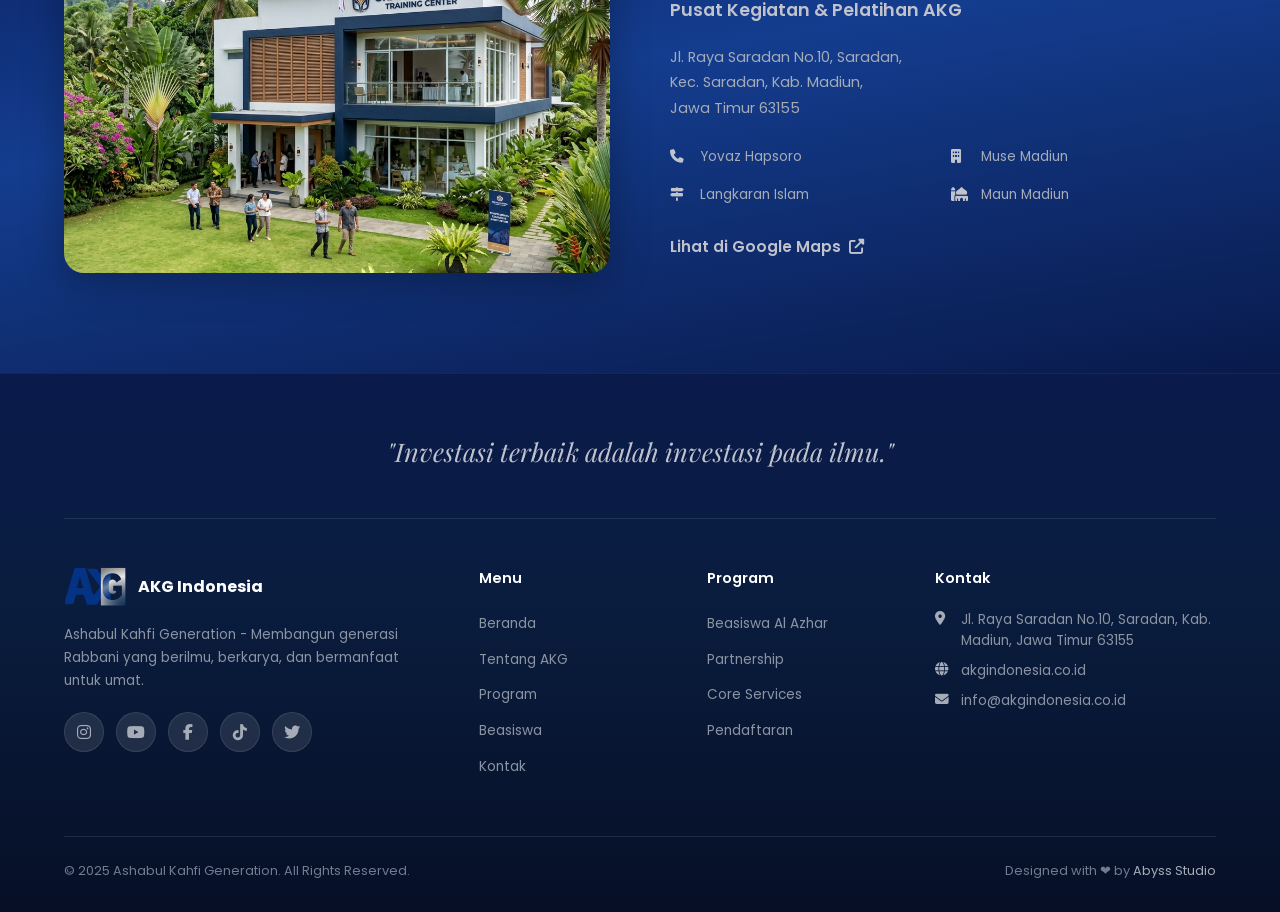
==== commit d33af8b8: "git push origin main" ====
--- a/index.html
+++ b/index.html
@@ -82,6 +82,7 @@
     <div class="page-loader">
       <img src="assets/img/logo-akg.png" alt="AKG Logo" class="loader-logo" />
       <div class="loader-bar"></div>
+      <div class="loader-text">AKG Indonesia</div>
     </div>
 
     <!-- ============ NAVBAR ============ -->
@@ -120,7 +121,7 @@
     <!-- ============ HERO SECTION ============ -->
     <section class="hero" id="beranda">
       <div class="hero-bg">
-        <img src="assets/img/hero-bg.png" alt="Hero Background" />
+        <img src="assets/img/corporate_hero_bg.jpeg" alt="Hero Background" />
       </div>
       <div class="hero-particles"></div>
 
@@ -132,8 +133,8 @@
           </div>
 
           <h1 class="hero-title">
-            GROW TOGETHER,<br />
-            <span class="highlight">BENEFIT FOREVER</span>
+            <span class="chrome-text">GROW TOGETHER,</span><br />
+            <span class="chrome-text">BENEFIT FOREVER</span>
           </h1>
 
           <p class="hero-description">
@@ -187,15 +188,18 @@
       </div>
     </div>
 
+    <!-- Decorative 3D Ribbon Divider -->
+    <div class="ribbon-divider"></div>
+
     <!-- ============ PROGRAMS SECTION ============ -->
-    <section class="programs" id="program">
+    <section class="programs bg-silver-metallic" id="program">
       <div class="container">
         <div class="programs-header reveal">
           <div class="section-badge">
             <i class="fas fa-th-large"></i>
             Program Kami
           </div>
-          <h2 class="section-title">PROGRAM UNGGULAN <span>AKG</span></h2>
+          <h2 class="section-title"><span class="chrome-text-silver">PROGRAM UNGGULAN AKG</span></h2>
           <p class="section-subtitle" style="margin: 0 auto">
             Berbagai program terbaik untuk membangun generasi unggul berdampak
             global.
@@ -203,33 +207,33 @@
         </div>
 
         <div class="programs-grid" data-stagger>
-          <div class="program-card reveal">
-            <div class="icon"><i class="fas fa-university"></i></div>
-            <h3>Beasiswa Al Azhar Cairo 2027</h3>
+          <div class="program-card reveal widget-3d-gold-glossy">
+            <div class="icon"><i class="fas fa-graduation-cap"></i></div>
+            <h3>BEASISWA AL AZHAR CAIRO 2027</h3>
             <p>
               Kesempatan emas meraih pendidikan di universitas Islam tertua dan
               terkemuka di dunia.
             </p>
           </div>
-          <div class="program-card reveal">
+          <div class="program-card reveal widget-3d-gold-glossy">
             <div class="icon"><i class="fas fa-handshake"></i></div>
-            <h3>Partnership Executive</h3>
+            <h3>PARTNERSHIP EXECUTIVE</h3>
             <p>
               Jadilah bagian dari tim yang mengembangkan misi besar AKG
               bersama-sama.
             </p>
           </div>
-          <div class="program-card reveal">
-            <div class="icon"><i class="fas fa-chart-line"></i></div>
-            <h3>Pengembangan Diri &amp; Karir</h3>
+          <div class="program-card reveal widget-3d-gold-glossy">
+            <div class="icon"><i class="fas fa-users"></i></div>
+            <h3>PENGEMBANGAN DIRI &amp; KARIR</h3>
             <p>
               Program intensif untuk mengembangkan potensi diri dan kesiapan
               karir global.
             </p>
           </div>
-          <div class="program-card reveal">
-            <div class="icon"><i class="fas fa-plane-departure"></i></div>
-            <h3>Jaringan &amp; Study Luar Negeri</h3>
+          <div class="program-card reveal widget-3d-gold-glossy">
+            <div class="icon"><i class="fas fa-globe-asia"></i></div>
+            <h3>JARINGAN &amp; STUDY LUAR NEGERI</h3>
             <p>
               Membangun koneksi dan pengalaman belajar di institusi
               internasional terbaik.
@@ -238,6 +242,9 @@
         </div>
       </div>
     </section>
+
+    <!-- Decorative 3D Divider Ribbon -->
+    <div class="ribbon-divider"></div>
 
     <!-- ============ ABOUT SECTION ============ -->
     <section class="about" id="tentang">
@@ -248,7 +255,7 @@
             Tentang Kami
           </div>
           <h2 class="section-title">
-            TENTANG <span>ASHABUL KAHFI GENERATION</span>
+            <span class="chrome-text">TENTANG ASHABUL KAHFI GENERATION</span>
           </h2>
 
           <p class="about-text">
@@ -271,19 +278,19 @@
 
         <div class="about-visual reveal-right">
           <div class="stat-grid">
-            <div class="stat-item">
+            <div class="stat-item widget-3d-gold-glossy">
               <div class="number" data-count="500" data-suffix="+">0</div>
               <div class="label">Peserta Terdampingi</div>
             </div>
-            <div class="stat-item">
+            <div class="stat-item widget-3d-gold-glossy">
               <div class="number" data-count="15" data-suffix="+">0</div>
               <div class="label">Negara Tujuan</div>
             </div>
-            <div class="stat-item">
+            <div class="stat-item widget-3d-gold-glossy">
               <div class="number" data-count="50" data-suffix="+">0</div>
               <div class="label">Institusi Partner</div>
             </div>
-            <div class="stat-item">
+            <div class="stat-item widget-3d-gold-glossy">
               <div class="number" data-count="95" data-suffix="%">0</div>
               <div class="label">Tingkat Keberhasilan</div>
             </div>
@@ -292,8 +299,11 @@
       </div>
     </section>
 
+    <!-- Decorative 3D Divider Ribbon -->
+    <div class="ribbon-divider"></div>
+
     <!-- ============ BEASISWA SECTION ============ -->
-    <section class="beasiswa" id="beasiswa">
+    <section class="beasiswa bg-silver-metallic" id="beasiswa">
       <div class="container">
         <div class="programs-header reveal">
           <div class="section-badge">
@@ -301,7 +311,7 @@
             Program Beasiswa
           </div>
           <h2 class="section-title">
-            BEASISWA AL AZHAR <span>CAIRO 2027</span>
+            <span class="chrome-text-silver">BEASISWA AL AZHAR CAIRO 2027</span>
           </h2>
         </div>
 
@@ -318,7 +328,7 @@
             </div>
           </div>
 
-          <div class="beasiswa-content reveal-right">
+          <div class="beasiswa-content reveal-right widget-3d-gold-glossy" style="padding: 40px; border-radius: var(--radius-lg);">
             <h3>Kesempatan Emas untuk Generasi Terbaik</h3>
             <p class="desc">
               Kesempatan emas untuk meraih pendidikan di Al Azhar Cairo,
@@ -352,6 +362,9 @@
         </div>
       </div>
     </section>
+
+    <!-- Decorative 3D Divider Ribbon -->
+    <div class="ribbon-divider"></div>
 
     <!-- ============ GALERI KEGIATAN ============ -->
     <section class="galeri" id="galeri">
@@ -361,7 +374,7 @@
             <i class="fas fa-images"></i>
             Galeri
           </div>
-          <h2 class="section-title">GALERI <span>KAMI</span></h2>
+          <h2 class="section-title"><span class="chrome-text">GALERI KAMI</span></h2>
           <p class="section-subtitle" style="margin: 0 auto">
             Dokumentasi berbagai kegiatan dan momen berharga AKG Indonesia.
           </p>
@@ -416,8 +429,11 @@
       </div>
     </section>
 
+    <!-- Decorative 3D Divider Ribbon -->
+    <div class="ribbon-divider"></div>
+
     <!-- ============ KEGIATAN SECTION ============ -->
-    <section class="kegiatan-section" id="kegiatan">
+    <section class="kegiatan-section bg-silver-metallic" id="kegiatan">
       <div class="container">
         <div
           class="galeri-header reveal"
@@ -427,7 +443,7 @@
             <i class="fas fa-calendar-alt"></i>
             Kegiatan
           </div>
-          <h2 class="section-title">KEGIATAN <span>TERDEKAT</span></h2>
+          <h2 class="section-title"><span class="chrome-text-silver">KEGIATAN TERDEKAT</span></h2>
           <p class="section-subtitle" style="margin: 0 auto">
             Ikuti berbagai program dan agenda pengembangan diri serta akademik
             dari AKG.
@@ -437,7 +453,8 @@
         <div class="kegiatan-cards" data-stagger style="margin-bottom: 40px">
           <a
             href="kegiatan-detail.html?id=workshop-persiapan"
-            class="kegiatan-card reveal"
+            class="kegiatan-card reveal widget-3d-gold-glossy"
+            style="display: block;"
           >
             <div class="kegiatan-img">
               <img
@@ -460,7 +477,8 @@
 
           <a
             href="kegiatan-detail.html?id=seminar-timur-tengah"
-            class="kegiatan-card reveal"
+            class="kegiatan-card reveal widget-3d-gold-glossy"
+            style="display: block;"
           >
             <div class="kegiatan-img">
               <img
@@ -483,7 +501,8 @@
 
           <a
             href="kegiatan-detail.html?id=pre-departure-camp"
-            class="kegiatan-card reveal"
+            class="kegiatan-card reveal widget-3d-gold-glossy"
+            style="display: block;"
           >
             <div class="kegiatan-img">
               <img
@@ -512,6 +531,9 @@
         </div>
       </div>
     </section>
+
+    <!-- Decorative 3D Divider Ribbon -->
+    <div class="ribbon-divider"></div>
 
     <!-- ============ ARTIKEL ============ -->
     <section class="artikel" id="artikel">
@@ -521,7 +543,7 @@
             <i class="fas fa-newspaper"></i>
             Artikel
           </div>
-          <h2 class="section-title">ARTIKEL <span>TERBARU</span></h2>
+          <h2 class="section-title"><span class="chrome-text">ARTIKEL TERBARU</span></h2>
           <p class="section-subtitle" style="margin: 0 auto">
             Informasi terkini seputar pendidikan internasional dan tips studi
             luar negeri.
@@ -531,7 +553,7 @@
         <div class="artikel-grid" style="margin-bottom: 40px">
           <a
             href="artikel-detail.html?id=panduan-beasiswa"
-            class="artikel-card reveal"
+            class="artikel-card reveal widget-3d-gold-glossy"
             style="display: block"
           >
             <div class="artikel-img">
@@ -555,7 +577,7 @@
 
           <a
             href="artikel-detail.html?id=tips-adaptasi"
-            class="artikel-card reveal"
+            class="artikel-card reveal widget-3d-gold-glossy"
             style="display: block"
           >
             <div class="artikel-img">
@@ -568,7 +590,7 @@
               </div>
               <h3>5 Tips Sukses Adaptasi Studi di Luar Negeri</h3>
               <p>
-                Persiapan mental, akademik, dan kultural yang perlu dilakukan
+                Persiapan mental, akademik, and kultural yang perlu dilakukan
                 sebelum memulai perjalanan studi internasional.
               </p>
               <span class="read-more"
@@ -579,7 +601,7 @@
 
           <a
             href="artikel-detail.html?id=kisah-alumni"
-            class="artikel-card reveal"
+            class="artikel-card reveal widget-3d-gold-glossy"
             style="display: block"
           >
             <div class="artikel-img">
@@ -613,15 +635,18 @@
       </div>
     </section>
 
+    <!-- Decorative 3D Divider Ribbon -->
+    <div class="ribbon-divider"></div>
+
     <!-- ============ TESTIMONIALS SECTION ============ -->
-    <section class="testimonials" id="testimonials">
+    <section class="testimonials bg-silver-metallic" id="testimonials">
       <div class="container">
         <div class="testimonials-header reveal">
           <div class="section-badge">
             <i class="fas fa-comments"></i>
             Testimoni
           </div>
-          <h2 class="section-title">APA KATA <span>MEREKA?</span></h2>
+          <h2 class="section-title"><span class="chrome-text-silver">APA KATA MEREKA?</span></h2>
           <p class="section-subtitle" style="margin: 0 auto">
             Kisah sukses dan kesan para alumni serta partner program Ashabul Kahfi Generation.
           </p>
@@ -631,7 +656,7 @@
           <div class="testimonials-slider" id="testimonialsSlider">
             <!-- Slide 1 -->
             <div class="testimonial-slide active" data-index="0">
-              <div class="testimonial-card">
+              <div class="testimonial-card widget-3d-gold-glossy">
                 <div class="quote-icon"><i class="fas fa-quote-right"></i></div>
                 <p class="testimonial-text">
                   "Dampingan dari AKG sangat luar biasa. Mulai dari persiapan berkas, bimbingan bahasa Arab intensif, hingga karantina di Madiun sangat membantu saya beradaptasi dengan mudah saat tiba di Al Azhar Cairo."
@@ -648,7 +673,7 @@
 
             <!-- Slide 2 -->
             <div class="testimonial-slide" data-index="1">
-              <div class="testimonial-card">
+              <div class="testimonial-card widget-3d-gold-glossy">
                 <div class="quote-icon"><i class="fas fa-quote-right"></i></div>
                 <p class="testimonial-text">
                   "Sebagai orang tua, saya merasa sangat tenang menyekolahkan anak saya ke Timur Tengah lewat AKG. Pendampingannya sangat amanah, profesional, dan kekeluargaannya sangat erat terjalin."
@@ -665,7 +690,7 @@
 
             <!-- Slide 3 -->
             <div class="testimonial-slide" data-index="2">
-              <div class="testimonial-card">
+              <div class="testimonial-card widget-3d-gold-glossy">
                 <div class="quote-icon"><i class="fas fa-quote-right"></i></div>
                 <p class="testimonial-text">
                   "Bergabung sebagai Partnership Executive di AKG membuka peluang penghasilan yang luar biasa sekaligus memberikan kepuasan batin karena bisa membantu menyebarkan info pendidikan berkualitas bagi umat."
@@ -682,7 +707,7 @@
 
             <!-- Slide 4 -->
             <div class="testimonial-slide" data-index="3">
-              <div class="testimonial-card">
+              <div class="testimonial-card widget-3d-gold-glossy">
                 <div class="quote-icon"><i class="fas fa-quote-right"></i></div>
                 <p class="testimonial-text">
                   "Karantina pra-keberangkatan di Villa Elewana benar-benar melatih kemandirian kami. Pembekalan bahasa Arab Amiyah (Mesir) yang diajarkan terbukti sangat berguna dalam kehidupan sehari-hari di Kairo."
@@ -717,6 +742,9 @@
       </div>
     </section>
 
+    <!-- Decorative 3D Divider Ribbon -->
+    <div class="ribbon-divider"></div>
+
     <!-- ============ PARTNERSHIP SECTION ============ -->
     <section class="partnership" id="partnership">
       <div class="container">
@@ -725,44 +753,44 @@
             <i class="fas fa-handshake"></i>
             Partnership
           </div>
-          <h2 class="section-title">PARTNERSHIP EXECUTIVE <span>AKG</span></h2>
+          <h2 class="section-title"><span class="chrome-text">PARTNERSHIP EXECUTIVE AKG</span></h2>
           <p class="section-subtitle" style="margin: 0 auto">
             Jadilah bagian dari tim yang mengembangkan misi besar AKG.
           </p>
         </div>
 
         <div class="partnership-content" data-stagger>
-          <div class="partner-feature reveal">
+          <div class="partner-feature reveal widget-3d-gold-glossy">
             <div class="icon"><i class="fas fa-coins"></i></div>
             <h4>Income Tambahan Hingga Puluhan Juta</h4>
             <p>Peluang penghasilan menarik dengan sistem yang transparan.</p>
           </div>
 
-          <div class="partner-feature reveal">
+          <div class="partner-feature reveal widget-3d-gold-glossy">
             <div class="icon"><i class="fas fa-brain"></i></div>
             <h4>Pengembangan Leadership</h4>
             <p>Program pelatihan untuk mengembangkan kemampuan kepemimpinan.</p>
           </div>
 
-          <div class="partner-feature reveal">
+          <div class="partner-feature reveal widget-3d-gold-glossy">
             <div class="icon"><i class="fas fa-network-wired"></i></div>
             <h4>Jaringan Luas Se-Indonesia</h4>
             <p>Terhubung dengan jaringan profesional di seluruh Indonesia.</p>
           </div>
 
-          <div class="partner-feature reveal">
+          <div class="partner-feature reveal widget-3d-gold-glossy">
             <div class="icon"><i class="fas fa-chart-pie"></i></div>
             <h4>Profit Share Menarik</h4>
             <p>Sistem pembagian keuntungan yang adil dan transparan.</p>
           </div>
 
-          <div class="partner-feature reveal">
+          <div class="partner-feature reveal widget-3d-gold-glossy">
             <div class="icon"><i class="fas fa-rocket"></i></div>
             <h4>Pertumbuhan Karir</h4>
             <p>Kesempatan untuk berkembang bersama perusahaan yang tumbuh.</p>
           </div>
 
-          <div class="partner-feature reveal">
+          <div class="partner-feature reveal widget-3d-gold-glossy">
             <div class="icon"><i class="fas fa-heart"></i></div>
             <h4>Dampak Sosial</h4>
             <p>Berkontribusi langsung dalam membangun generasi bangsa.</p>
@@ -777,21 +805,25 @@
       </div>
     </section>
 
+    <!-- Decorative 3D Divider Ribbon -->
+    <div class="ribbon-divider"></div>
+
     <!-- ============ REGISTRATION FORM ============ -->
-    <section class="registration" id="daftar">
+    <section class="registration bg-silver-metallic" id="daftar">
       <div class="container">
         <div class="registration-header reveal">
           <div class="section-badge">
             <i class="fas fa-edit"></i>
-            Pendaftaran
-          </div>
-          <h2 class="section-title">FORMULIR <span>PENDAFTARAN</span></h2>
+            Registrasi
+          </div>
+          <h2 class="section-title"><span class="chrome-text-silver">FORMULIR PENDAFTARAN</span></h2>
           <p class="section-subtitle" style="margin: 0 auto">
-            Isi formulir di bawah ini untuk memulai perjalanan Anda bersama AKG.
+            Lengkapi formulir di bawah ini untuk memulai langkah sukses studi
+            Anda.
           </p>
         </div>
 
-        <div class="form-container reveal">
+        <div class="form-container reveal widget-3d-gold-glossy" style="padding: 40px; border-radius: var(--radius-lg);">
           <!-- Step Indicators -->
           <div class="form-steps-indicator">
             <div class="form-steps">
@@ -1101,6 +1133,9 @@
       </div>
     </section>
 
+    <!-- Decorative 3D Divider Ribbon -->
+    <div class="ribbon-divider"></div>
+
     <!-- ============ LOCATION SECTION ============ -->
     <section class="location" id="kontak">
       <div class="container">
--- a/css/style.css
+++ b/css/style.css
@@ -7,23 +7,23 @@
 
 /* ============ CSS Custom Properties ============ */
 :root {
-  /* Brighter Navy Palette */
-  --navy-900: #0b1a30;
-  --navy-800: #0f2442;
-  --navy-700: #152d4f;
-  --navy-600: #1a3864;
-  --navy-500: #21477d;
-  --navy-400: #2a5a9b;
-  --navy-300: #3570b8;
-
-  /* Silver Palette */
-  --silver-100: #f4f6f9;
-  --silver-200: #e0e5ec;
-  --silver-300: #c0c8d4;
-  --silver-400: #a0adbf;
-  --silver-500: #8896aa;
-  --silver-600: #6b7a90;
-  --silver-700: #4e5d73;
+  /* Brand Navy Palette (Primary: #143D8F) */
+  --navy-900: #143D8F; /* Vibrant Brand Navy Backdrop */
+  --navy-800: #0d276b; /* Rich dark-vibrant navy for section depth */
+  --navy-700: #091a4b; /* Glassmorphic Base Navy */
+  --navy-600: #143D8F; /* Primary Brand Navy */
+  --navy-500: #1a4ca8; /* Vibrant Accent Navy */
+  --navy-400: #225fc4; /* Hover Accent Navy */
+  --navy-300: #357ee8; /* Light Accent Navy */
+
+  /* Brand Silver Palette (Accent: #C0C3CC) */
+  --silver-100: #f5f7fa; /* Bright Metallic Sheet Background */
+  --silver-200: #e1e4eb; /* Mid-Light Metallic */
+  --silver-300: #C0C3CC; /* Primary Brand Silver */
+  --silver-400: #a5acb8; /* Steel Silver */
+  --silver-500: #8b94a3; /* Mid Steel Silver */
+  --silver-600: #717c8f; /* Deep Steel Silver */
+  --silver-700: #576378; /* Dark Steel Silver */
 
   /* Accent */
   --white: #ffffff;
@@ -78,7 +78,7 @@
 }
 body {
   font-family: var(--font-primary);
-  background-color: var(--navy-900);
+  background: linear-gradient(180deg, #0a1d3f 0%, #143D8F 30%, #0d276b 60%, #091a4b 100%);
   color: var(--white);
   line-height: 1.6;
   overflow-x: hidden;
@@ -103,34 +103,95 @@
   padding: 0 24px;
 }
 
-/* ============ Glowing Royal Blue 3D Buttons ============ */
+/* ============ Ultra-3D Beveled Buttons & Custom Utilities ============ */
 .btn {
   display: inline-flex;
   align-items: center;
   gap: 8px;
-  padding: 14px 32px;
+  padding: 12px 30px;
   border-radius: var(--radius-xl);
   font-family: var(--font-primary);
   font-size: 0.95rem;
   font-weight: 600;
   cursor: pointer;
   border: none;
-  transition: all 0.3s cubic-bezier(0.25, 0.8, 0.25, 1);
+  transition: all 0.2s cubic-bezier(0.25, 0.8, 0.25, 1);
   position: relative;
   overflow: hidden;
   letter-spacing: 0.3px;
 }
 
 .btn-primary {
-  background: linear-gradient(135deg, #0052e6 0%, #0036a3 100%);
+  background: linear-gradient(135deg, #ffeaa7 0%, #d4af37 40%, #b8960f 70%, #8a6d1c 100%);
+  color: #081026;
+  font-weight: 700;
+  border-top: 1px solid rgba(255, 255, 255, 0.85);
+  border-left: 1px solid rgba(255, 255, 255, 0.6);
+  border-right: 1px solid rgba(139, 109, 28, 0.4);
+  border-bottom: 4px solid #6b500c;
+  box-shadow:
+    0 6px 20px rgba(212, 175, 55, 0.35),
+    0 4px 6px rgba(0, 0, 0, 0.2),
+    inset 0 1px 0 rgba(255, 255, 255, 0.5);
+  transform: translateY(0);
+  text-shadow: 0 1px 0 rgba(255, 255, 255, 0.4);
+}
+
+.btn-primary::before {
+  content: "";
+  position: absolute;
+  top: 0;
+  left: -100%;
+  width: 60%;
+  height: 100%;
+  background: linear-gradient(
+    90deg,
+    transparent,
+    rgba(255, 255, 255, 0.5),
+    transparent
+  );
+  transition: 0.6s;
+}
+
+.btn-primary:hover::before {
+  left: 120%;
+}
+
+.btn-primary:hover {
+  background: linear-gradient(135deg, #fff5cc 0%, #ffd700 40%, #d4af37 70%, #b8960f 100%);
+  border-bottom-width: 6px;
+  transform: translateY(-2px);
+  box-shadow:
+    0 10px 30px rgba(212, 175, 55, 0.5),
+    0 0 20px rgba(255, 215, 0, 0.25),
+    0 6px 12px rgba(0, 0, 0, 0.25),
+    inset 0 1px 0 rgba(255, 255, 255, 0.6);
+}
+
+.btn-primary:active {
+  transform: translateY(3px);
+  border-bottom-width: 1px;
+  box-shadow:
+    0 2px 5px rgba(139, 109, 28, 0.3),
+    inset 0 2px 5px rgba(0, 0, 0, 0.4);
+}
+
+.btn-outline {
+  background: linear-gradient(135deg, var(--navy-500) 0%, var(--navy-600) 50%, var(--navy-700) 100%);
   color: var(--white);
-  border: 1px solid rgba(0, 210, 255, 0.4);
+  border-top: 1px solid rgba(255, 255, 255, 0.6);
+  border-left: 1px solid rgba(255, 255, 255, 0.4);
+  border-right: 1px solid rgba(0, 0, 0, 0.2);
+  border-bottom: 4px solid #081a38;
   box-shadow:
-    0 4px 15px rgba(0, 82, 230, 0.4),
-    inset 0 1px 0 rgba(255, 255, 255, 0.2);
-}
-
-.btn-primary::before {
+    0 6px 20px rgba(20, 61, 143, 0.4),
+    0 4px 6px rgba(0, 0, 0, 0.2),
+    inset 0 1px 0 rgba(255, 255, 255, 0.3);
+  backdrop-filter: blur(10px);
+  -webkit-backdrop-filter: blur(10px);
+}
+
+.btn-outline::before {
   content: "";
   position: absolute;
   top: 0;
@@ -146,45 +207,265 @@
   transition: 0.6s;
 }
 
-.btn-primary:hover::before {
+.btn-outline:hover::before {
   left: 120%;
 }
 
-.btn-primary:hover {
-  background: linear-gradient(135deg, #0066ff 0%, #0047c7 100%);
-  border-color: rgba(0, 210, 255, 0.7);
+.btn-outline:hover {
+  background: linear-gradient(135deg, var(--navy-400) 0%, var(--navy-500) 50%, var(--navy-700) 100%);
+  border-bottom-width: 6px;
+  transform: translateY(-2px);
   box-shadow:
-    0 8px 25px rgba(0, 82, 230, 0.6),
-    0 0 15px rgba(0, 210, 255, 0.3),
-    inset 0 1px 0 rgba(255, 255, 255, 0.3);
-  transform: translateY(-3px);
-}
-
-.btn-primary:active {
-  transform: translateY(-1px);
+    0 10px 25px rgba(20, 61, 143, 0.55),
+    0 6px 12px rgba(0, 0, 0, 0.25),
+    inset 0 1px 0 rgba(255, 255, 255, 0.4);
+}
+
+.btn-outline:active {
+  transform: translateY(3px);
+  border-bottom-width: 1px;
   box-shadow:
-    0 2px 8px rgba(0, 82, 230, 0.4),
-    inset 0 2px 4px rgba(0, 0, 0, 0.2);
-}
-
-.btn-outline {
-  background: rgba(0, 82, 230, 0.08);
-  color: var(--white);
-  border: 2px solid rgba(0, 210, 255, 0.3);
-  box-shadow:
-    0 2px 10px rgba(0, 0, 0, 0.2),
-    inset 0 1px 0 rgba(255, 255, 255, 0.05);
-  backdrop-filter: blur(4px);
-}
-
-.btn-outline:hover {
-  background: rgba(0, 82, 230, 0.2);
-  border-color: rgba(0, 210, 255, 0.6);
-  transform: translateY(-3px);
-  box-shadow:
-    0 6px 20px rgba(0, 82, 230, 0.3),
-    0 0 15px rgba(0, 210, 255, 0.2),
-    inset 0 1px 0 rgba(255, 255, 255, 0.1);
+    0 2px 5px rgba(20, 61, 143, 0.3),
+    inset 0 2px 5px rgba(0, 0, 0, 0.4);
+}
+
+/* ============ Brand 3D / Chrome Design System Utilities ============ */
+.chrome-text {
+  color: #ffffff !important;
+  -webkit-text-fill-color: #ffffff !important;
+  background: none !important;
+  text-shadow: 
+    0 1px 0 #b2b8c5,
+    0 2px 0 #8b94a3,
+    0 3px 0 #5c6370,
+    1px 3px 6px rgba(0, 0, 0, 0.45) !important;
+  filter: none !important;
+  font-weight: 800;
+  position: relative;
+  display: inline-block;
+}
+
+.chrome-text-silver,
+.bg-silver-metallic .chrome-text {
+  color: #143D8F !important;
+  -webkit-text-fill-color: #143D8F !important;
+  background: none !important;
+  text-shadow: 
+    1px 1px 0px rgba(9, 26, 75, 0.2), 
+    2px 2px 4px rgba(9, 26, 75, 0.15) !important;
+  filter: none !important;
+  font-weight: 800;
+  position: relative;
+  display: inline-block;
+  transition: all 0.4s cubic-bezier(0.25, 0.8, 0.25, 1) !important;
+  cursor: default;
+}
+
+.chrome-text-silver:hover,
+.bg-silver-metallic .chrome-text:hover {
+  color: #225fc4 !important;
+  -webkit-text-fill-color: #225fc4 !important;
+  transform: translateY(-1px) !important;
+}
+
+.chrome-text-gold {
+  background: linear-gradient(to bottom, #ffeaa7 0%, #ffd700 50%, #d4af37 100%) !important;
+  -webkit-background-clip: text !important;
+  -webkit-text-fill-color: transparent !important;
+  background-clip: text !important;
+  filter: 
+    drop-shadow(1px 1px 0px #b8960f) 
+    drop-shadow(2px 2px 3px rgba(0, 0, 0, 0.35)) !important;
+  font-weight: 800;
+  position: relative;
+  display: inline-block;
+}
+
+/* 3D Glassmorphic Cards (Dark backgrounds) */
+.widget-3d {
+  background: linear-gradient(135deg, rgba(20, 61, 143, 0.15) 0%, rgba(8, 26, 56, 0.4) 100%) !important;
+  backdrop-filter: blur(15px);
+  -webkit-backdrop-filter: blur(15px);
+  border-radius: var(--radius-lg);
+  border-top: 2px solid rgba(255, 255, 255, 0.45) !important;
+  border-left: 2px solid rgba(255, 255, 255, 0.3) !important;
+  border-right: 2px solid rgba(192, 195, 204, 0.15) !important;
+  border-bottom: 4px solid rgba(8, 26, 56, 0.7) !important;
+  box-shadow: 
+    0 20px 40px rgba(0, 0, 0, 0.35),
+    inset 0 1px 0 rgba(255, 255, 255, 0.15),
+    inset 0 2px 10px rgba(255, 255, 255, 0.05) !important;
+  transition: all 0.3s cubic-bezier(0.25, 0.8, 0.25, 1) !important;
+  position: relative;
+  overflow: hidden;
+}
+
+.widget-3d:hover {
+  transform: translateY(-8px) scale(1.02) !important;
+  border-top-color: rgba(255, 255, 255, 0.65) !important;
+  border-left-color: rgba(255, 255, 255, 0.45) !important;
+  border-bottom-color: rgba(20, 61, 143, 0.9) !important;
+  box-shadow: 
+    0 30px 60px rgba(0, 0, 0, 0.45),
+    0 0 20px rgba(192, 195, 204, 0.3),
+    inset 0 1px 0 rgba(255, 255, 255, 0.25),
+    inset 0 2px 15px rgba(255, 255, 255, 0.1) !important;
+}
+
+/* 3D Navy Glassmorphic Cards with Gold Accent */
+.widget-3d-gold-glossy {
+  background: linear-gradient(135deg, rgba(20, 61, 143, 0.18) 0%, rgba(8, 26, 56, 0.45) 100%) !important;
+  backdrop-filter: blur(20px) !important;
+  -webkit-backdrop-filter: blur(20px) !important;
+  border-top: 2px solid rgba(255, 215, 0, 0.85) !important;
+  border-left: 2px solid rgba(255, 215, 0, 0.7) !important;
+  border-right: 1.5px solid rgba(212, 175, 55, 0.5) !important;
+  border-bottom: 4px solid #b8960f !important;
+  border-radius: var(--radius-lg);
+  box-shadow: 
+    0 15px 35px rgba(0, 0, 0, 0.4), 
+    0 0 25px rgba(212, 175, 55, 0.3),
+    inset 0 1px 0 rgba(255, 215, 0, 0.4) !important;
+  transition: all 0.4s cubic-bezier(0.25, 0.8, 0.25, 1) !important;
+  position: relative;
+  overflow: hidden;
+  color: var(--white) !important;
+}
+
+.widget-3d-gold-glossy::after {
+  content: "";
+  position: absolute;
+  top: 0;
+  left: 0;
+  right: 0;
+  height: 50%;
+  background: linear-gradient(180deg, rgba(255, 215, 0, 0.1) 0%, transparent 100%);
+  pointer-events: none;
+  z-index: 1;
+}
+
+.widget-3d-gold-glossy:hover {
+  transform: translateY(-8px) scale(1.02) !important;
+  border-top-color: rgba(255, 215, 0, 0.85) !important;
+  border-left-color: rgba(255, 215, 0, 0.65) !important;
+  border-right-color: rgba(212, 175, 55, 0.45) !important;
+  border-bottom-color: rgba(255, 215, 0, 0.9) !important;
+  box-shadow: 
+    0 25px 55px rgba(0, 0, 0, 0.5), 
+    0 0 35px rgba(212, 175, 55, 0.35),
+    0 0 70px rgba(255, 215, 0, 0.15),
+    inset 0 1px 0 rgba(255, 215, 0, 0.35) !important;
+  background: linear-gradient(135deg, rgba(20, 61, 143, 0.25) 0%, rgba(8, 26, 56, 0.55) 100%) !important;
+}
+
+/* Text elements inside navy card - white/silver for readability */
+.widget-3d-gold-glossy h3,
+.widget-3d-gold-glossy h4 {
+  color: var(--white) !important;
+  text-shadow: 0 2px 4px rgba(0, 0, 0, 0.5) !important;
+}
+.widget-3d-gold-glossy p,
+.widget-3d-gold-glossy span {
+  color: var(--silver-400) !important;
+  font-weight: 400 !important;
+}
+
+/* 3D Glassmorphic Cards (Silver backgrounds) */
+.widget-3d-silver {
+  background: linear-gradient(135deg, rgba(255, 255, 255, 0.9) 0%, rgba(225, 228, 235, 0.98) 100%) !important;
+  border-radius: var(--radius-lg);
+  border-top: 2px solid rgba(255, 255, 255, 1) !important;
+  border-left: 2px solid rgba(255, 255, 255, 0.85) !important;
+  border-right: 2px solid rgba(192, 195, 204, 0.4) !important;
+  border-bottom: 4px solid rgba(113, 124, 143, 0.6) !important;
+  box-shadow: 
+    0 15px 30px rgba(113, 124, 143, 0.2),
+    inset 0 1px 0 rgba(255, 255, 255, 0.9) !important;
+  transition: all 0.3s cubic-bezier(0.25, 0.8, 0.25, 1) !important;
+  color: var(--navy-900) !important;
+}
+
+.widget-3d-silver:hover {
+  transform: translateY(-8px) scale(1.02) !important;
+  border-top-color: rgba(255, 255, 255, 1) !important;
+  border-left-color: rgba(255, 255, 255, 1) !important;
+  border-bottom-color: var(--navy-500) !important;
+  box-shadow: 
+    0 25px 50px rgba(113, 124, 143, 0.35),
+    0 0 20px rgba(20, 61, 143, 0.25),
+    inset 0 1px 0 rgba(255, 255, 255, 1) !important;
+}
+
+/* Premium Silver Metallic Background Layout */
+.bg-silver-metallic {
+  background: linear-gradient(135deg, #f5f7fa 0%, #e1e4eb 50%, #C0C3CC 100%) !important;
+  color: var(--navy-900) !important;
+  position: relative;
+  box-shadow: inset 0 20px 40px rgba(0, 0, 0, 0.05), inset 0 -20px 40px rgba(0, 0, 0, 0.05);
+}
+
+.bg-silver-metallic .section-title {
+  color: var(--navy-900) !important;
+}
+
+.bg-silver-metallic .section-title span:not(.chrome-text):not(.chrome-text-silver) {
+  color: var(--silver-600) !important;
+  text-shadow: 0 1px 0 rgba(255, 255, 255, 0.85);
+}
+
+.bg-silver-metallic .section-subtitle {
+  color: var(--silver-700) !important;
+}
+
+/* Navy glassmorphic cards on silver backgrounds - deeper opacity for contrast */
+.bg-silver-metallic .widget-3d-gold-glossy {
+  background: linear-gradient(135deg, rgba(20, 61, 143, 0.85) 0%, rgba(8, 26, 56, 0.95) 100%) !important;
+  box-shadow: 
+    0 15px 35px rgba(0, 0, 0, 0.35), 
+    0 0 20px rgba(212, 175, 55, 0.15),
+    0 5px 15px rgba(20, 61, 143, 0.2),
+    inset 0 1px 0 rgba(255, 215, 0, 0.2) !important;
+}
+.bg-silver-metallic .widget-3d-gold-glossy:hover {
+  background: linear-gradient(135deg, rgba(20, 61, 143, 0.9) 0%, rgba(8, 26, 56, 0.98) 100%) !important;
+  box-shadow: 
+    0 25px 55px rgba(0, 0, 0, 0.4), 
+    0 0 40px rgba(212, 175, 55, 0.3),
+    0 0 70px rgba(255, 215, 0, 0.12),
+    inset 0 1px 0 rgba(255, 215, 0, 0.35) !important;
+}
+
+/* Keep card text colors on silver backgrounds (override generic bg-silver-metallic text rules) */
+.bg-silver-metallic .widget-3d-gold-glossy h3,
+.bg-silver-metallic .widget-3d-gold-glossy h4 {
+  color: var(--white) !important;
+}
+.bg-silver-metallic .widget-3d-gold-glossy p,
+.bg-silver-metallic .widget-3d-gold-glossy span {
+  color: var(--silver-400) !important;
+}
+
+.bg-silver-metallic p,
+.bg-silver-metallic span,
+.bg-silver-metallic div.kegiatan-date,
+.bg-silver-metallic span.kegiatan-tag {
+  color: var(--silver-700);
+}
+
+.bg-silver-metallic h3,
+.bg-silver-metallic h4 {
+  color: var(--navy-900);
+}
+
+/* Decorative 3D Metallic Divider Ribbon */
+.ribbon-divider {
+  height: 12px;
+  background: linear-gradient(90deg, transparent 0%, #C0C3CC 20%, #ffffff 50%, #C0C3CC 80%, transparent 100%);
+  border-top: 1px solid rgba(255, 255, 255, 0.5);
+  border-bottom: 1px solid rgba(0, 0, 0, 0.3);
+  box-shadow: 0 4px 15px rgba(0, 0, 0, 0.25);
+  position: relative;
+  z-index: 10;
 }
 
 /* ============ Section Utilities ============ */
@@ -193,16 +474,25 @@
   align-items: center;
   gap: 8px;
   padding: 8px 20px;
-  background: var(--white-10);
-  border: 1px solid var(--white-20);
+  background: linear-gradient(135deg, #ffffff 0%, #ffeaa7 35%, #d4af37 50%, #8a6d1c 70%, #ffeaa7 100%) !important;
+  border-top: 1.5px solid rgba(255, 255, 255, 0.9) !important;
+  border-left: 1.5px solid rgba(255, 255, 255, 0.7) !important;
+  border-bottom: 3.5px solid #6b500c !important;
+  border-right: 1.5px solid #8a6d1c !important;
   border-radius: var(--radius-xl);
   font-size: 0.85rem;
-  font-weight: 500;
-  color: var(--silver-300);
+  font-weight: 700;
+  color: #081026 !important;
   letter-spacing: 1px;
   text-transform: uppercase;
   margin-bottom: 20px;
-  backdrop-filter: blur(10px);
+  box-shadow: 0 6px 15px rgba(0, 0, 0, 0.3), inset 0 1px 0 rgba(255, 255, 255, 0.6) !important;
+  text-shadow: 0 1px 0 rgba(255, 255, 255, 0.8) !important;
+  backdrop-filter: none !important;
+}
+
+.section-badge i {
+  color: #081026 !important;
 }
 
 .section-title {
@@ -270,10 +560,12 @@
   transition: var(--transition-normal);
 }
 .navbar.scrolled {
-  background: rgba(15, 36, 66, 0.95);
+  background: linear-gradient(90deg, rgba(9, 26, 75, 0.97) 0%, rgba(20, 61, 143, 0.95) 50%, rgba(13, 39, 107, 0.97) 100%);
   backdrop-filter: blur(20px);
+  -webkit-backdrop-filter: blur(20px);
   padding: 12px 0;
-  box-shadow: 0 2px 30px rgba(0, 0, 0, 0.3);
+  box-shadow: 0 2px 30px rgba(0, 0, 0, 0.35), 0 1px 0 rgba(212, 175, 55, 0.15);
+  border-bottom: 1px solid rgba(212, 175, 55, 0.12);
 }
 .navbar .container {
   display: flex;
@@ -325,6 +617,11 @@
   padding: 10px 24px !important;
   font-size: 0.85rem !important;
   gap: 6px !important;
+  color: #081026 !important;
+  font-weight: 800 !important;
+}
+.navbar-cta:hover {
+  color: #081026 !important;
 }
 .navbar-cta::after {
   display: none !important;
@@ -361,15 +658,19 @@
 .hero {
   min-height: 100vh;
   display: flex;
-  align-items: center;
+  align-items: flex-start;
   position: relative;
   overflow: visible;
-  padding: 120px 0 80px;
+  padding: 100px 0 120px;
 }
 .hero-bg {
   position: absolute;
-  inset: 0;
+  top: 0;
+  left: 0;
+  right: 0;
+  bottom: -250px;
   z-index: 0;
+  overflow: hidden;
 }
 .hero-bg img {
   width: 100%;
@@ -501,55 +802,110 @@
 .features-strip {
   position: relative;
   z-index: 3;
-  margin-top: -60px;
-  padding: 0 24px;
+  margin-top: -120px;
+  padding: 0 24px 0px;
+}
+.features-strip::before {
+  content: "";
+  position: absolute;
+  top: -60px;
+  left: 0;
+  right: 0;
+  bottom: 0;
+  background: linear-gradient(180deg, transparent 0%, rgba(11, 26, 48, 0.6) 30%, rgba(15, 36, 66, 0.85) 100%);
+  z-index: -1;
+  pointer-events: none;
 }
 .features-strip .container {
-  background: rgba(21, 45, 79, 0.8);
-  backdrop-filter: blur(20px);
-  border: 1px solid var(--white-10);
-  border-radius: var(--radius-lg);
-  padding: 40px;
-  display: grid;
-  grid-template-columns: repeat(4, 1fr);
-  gap: 30px;
+  background: linear-gradient(180deg, rgba(8, 28, 72, 0.85) 0%, rgba(3, 14, 41, 0.95) 100%) !important;
+  backdrop-filter: blur(25px) !important;
+  -webkit-backdrop-filter: blur(25px) !important;
+  border: 1px solid rgba(20, 99, 247, 0.4) !important;
+  border-top: 2px solid rgba(255, 255, 255, 0.45) !important;
+  border-left: 2px solid rgba(255, 255, 255, 0.3) !important;
+  border-radius: 30px !important;
+  padding: 24px 32px !important;
+  display: flex !important;
+  justify-content: space-around !important;
+  align-items: center !important;
+  gap: 15px !important;
+  box-shadow: 
+    0 25px 50px rgba(0, 0, 0, 0.55), 
+    0 0 30px rgba(20, 99, 247, 0.35), 
+    inset 0 1px 0 rgba(255, 255, 255, 0.3) !important;
+  position: relative;
+  overflow: hidden;
+}
+.features-strip .container::after {
+  content: "";
+  position: absolute;
+  top: 0;
+  left: 0;
+  right: 0;
+  height: 50%;
+  background: linear-gradient(180deg, rgba(255, 255, 255, 0.12) 0%, transparent 100%);
+  pointer-events: none;
 }
 .feature-item {
-  display: flex;
-  flex-direction: column;
-  align-items: center;
-  text-align: center;
-  gap: 14px;
-  padding: 20px;
-  border-radius: var(--radius-md);
-  transition: var(--transition-normal);
+  display: flex !important;
+  flex-direction: row !important;
+  align-items: center !important;
+  text-align: left !important;
+  gap: 16px !important;
+  flex: 1 !important;
+  padding: 0 15px !important;
+  border-right: 1.5px solid rgba(255, 255, 255, 0.15) !important;
+  transition: all 0.3s ease !important;
+  background: transparent !important;
+  border-top: none !important;
+  border-left: none !important;
+  border-bottom: none !important;
+  box-shadow: none !important;
+  border-radius: 0 !important;
+}
+.feature-item:last-child {
+  border-right: none !important;
 }
 .feature-item:hover {
-  background: var(--white-05);
-  transform: translateY(-4px);
+  transform: translateY(-3px) scale(1.03) !important;
 }
 .feature-icon {
-  width: 56px;
-  height: 56px;
-  border-radius: var(--radius-md);
-  background: var(--white-10);
-  border: 1px solid var(--white-10);
-  display: flex;
-  align-items: center;
-  justify-content: center;
-  font-size: 1.5rem;
-  color: var(--silver-300);
-  transition: var(--transition-normal);
+  width: 52px !important;
+  height: 52px !important;
+  border-radius: 50% !important;
+  background: linear-gradient(135deg, #ffffff 0%, #edf1f7 35%, #C0C3CC 50%, #8b94a3 65%, #C0C3CC 100%) !important;
+  border-top: 1.5px solid rgba(255, 255, 255, 0.9) !important;
+  border-left: 1px solid rgba(255, 255, 255, 0.6) !important;
+  border-bottom: 3.5px solid #576378 !important;
+  border-right: 1.5px solid #8b94a3 !important;
+  display: flex !important;
+  align-items: center !important;
+  justify-content: center !important;
+  font-size: 1.3rem !important;
+  box-shadow: 0 8px 15px rgba(0, 0, 0, 0.4), inset 0 1px 0 rgba(255, 255, 255, 0.5) !important;
+  transition: all 0.3s cubic-bezier(0.25, 0.8, 0.25, 1) !important;
+  flex-shrink: 0 !important;
+}
+.feature-icon i {
+  background: linear-gradient(135deg, var(--navy-600) 0%, var(--navy-900) 100%) !important;
+  -webkit-background-clip: text !important;
+  -webkit-text-fill-color: transparent !important;
+  background-clip: text !important;
+  filter: drop-shadow(0 1px 1px rgba(255, 255, 255, 0.8)) drop-shadow(0 -1px 0 rgba(0, 0, 0, 0.5)) !important;
 }
 .feature-item:hover .feature-icon {
-  background: var(--white-20);
-  border-color: var(--silver-300);
-  box-shadow: 0 0 25px rgba(192, 200, 212, 0.2);
+  transform: scale(1.1) rotate(5deg) !important;
+  box-shadow: 
+    0 12px 20px rgba(0, 0, 0, 0.5), 
+    0 0 15px rgba(255, 255, 255, 0.3), 
+    inset 0 1px 0 rgba(255, 255, 255, 0.6) !important;
 }
 .feature-item h4 {
-  font-size: 0.9rem;
-  font-weight: 600;
-  color: var(--white-90);
+  font-size: 0.92rem !important;
+  font-weight: 600 !important;
+  color: var(--white) !important;
+  line-height: 1.4 !important;
+  text-shadow: 0 2px 4px rgba(0, 0, 0, 0.5) !important;
 }
 
 /* ============ PROGRAMS ============ */
@@ -615,6 +971,83 @@
   border-color: var(--silver-400);
   transform: scale(1.1);
 }
+
+/* 3D Extruded Silver Chrome Icons inside deep-blue glossy cards */
+.widget-3d-navy-glossy .icon {
+  width: 64px !important;
+  height: 64px !important;
+  margin: 0 auto 20px !important;
+  background: linear-gradient(135deg, rgba(20, 61, 143, 0.3) 0%, rgba(8, 26, 56, 0.7) 100%) !important;
+  border-top: 1.5px solid rgba(255, 255, 255, 0.4) !important;
+  border-left: 1px solid rgba(255, 255, 255, 0.25) !important;
+  border-right: 1px solid rgba(255, 255, 255, 0.1) !important;
+  border-bottom: 3px solid rgba(8, 26, 56, 0.6) !important;
+  border-radius: 50% !important;
+  display: flex !important;
+  align-items: center !important;
+  justify-content: center !important;
+  box-shadow: 0 6px 15px rgba(0, 0, 0, 0.3), inset 0 1px 0 rgba(255, 255, 255, 0.15) !important;
+  transition: all 0.3s ease !important;
+  position: relative;
+  z-index: 2;
+}
+
+.widget-3d-navy-glossy .icon i {
+  background: linear-gradient(to bottom, #ffffff 0%, #edf1f7 25%, #C0C3CC 48%, #717c8f 52%, #C0C3CC 75%, #ffffff 100%) !important;
+  -webkit-background-clip: text !important;
+  -webkit-text-fill-color: transparent !important;
+  background-clip: text !important;
+  filter: drop-shadow(0 1px 0 #ffffff) drop-shadow(0 2px 0 #a5acb8) drop-shadow(0 3px 4px rgba(0, 0, 0, 0.6)) !important;
+  font-size: 1.6rem !important;
+  transition: all 0.3s ease !important;
+}
+
+/* 3D Extruded Silver Chrome Icons inside navy glassmorphic cards */
+.widget-3d-gold-glossy .icon {
+  width: 64px !important;
+  height: 64px !important;
+  margin: 0 auto 20px !important;
+  background: linear-gradient(135deg, rgba(20, 61, 143, 0.3) 0%, rgba(8, 26, 56, 0.65) 100%) !important;
+  border-top: 1.5px solid rgba(255, 215, 0, 0.7) !important;
+  border-left: 1px solid rgba(255, 215, 0, 0.55) !important;
+  border-right: 1px solid rgba(212, 175, 55, 0.35) !important;
+  border-bottom: 3px solid #8b6d1c !important;
+  border-radius: 50% !important;
+  display: flex !important;
+  align-items: center !important;
+  justify-content: center !important;
+  box-shadow: 0 6px 15px rgba(0, 0, 0, 0.3), 0 0 12px rgba(212, 175, 55, 0.25), inset 0 1px 0 rgba(255, 215, 0, 0.3) !important;
+  transition: all 0.3s ease !important;
+  position: relative;
+  z-index: 2;
+}
+
+.widget-3d-gold-glossy .icon i {
+  background: linear-gradient(to bottom, #ffffff 0%, #edf1f7 25%, #C0C3CC 48%, #717c8f 52%, #C0C3CC 75%, #ffffff 100%) !important;
+  -webkit-background-clip: text !important;
+  -webkit-text-fill-color: transparent !important;
+  background-clip: text !important;
+  filter: drop-shadow(0 1px 0 #ffffff) drop-shadow(0 2px 0 #a5acb8) drop-shadow(0 3px 4px rgba(0, 0, 0, 0.6)) !important;
+  font-size: 1.6rem !important;
+  transition: all 0.3s ease !important;
+}
+
+.widget-3d-gold-glossy:hover .icon {
+  transform: scale(1.1) rotate(5deg) !important;
+  background: linear-gradient(135deg, rgba(20, 61, 143, 0.4) 0%, rgba(8, 26, 56, 0.75) 100%) !important;
+  border-top-color: rgba(255, 215, 0, 0.45) !important;
+  border-left-color: rgba(255, 215, 0, 0.3) !important;
+  box-shadow: 0 10px 20px rgba(0, 0, 0, 0.35), 0 0 15px rgba(212, 175, 55, 0.2) !important;
+}
+
+.widget-3d-gold-glossy:hover .icon i {
+  filter: drop-shadow(0 1px 0 #ffeaa7) drop-shadow(0 2px 0 #d4af37) drop-shadow(0 4px 6px rgba(255, 215, 0, 0.5)) !important;
+  transform: scale(1.05) !important;
+}
+
+.widget-3d-navy-glossy.premium-gold-card:hover .icon i {
+  filter: drop-shadow(0 1px 0 #ffffff) drop-shadow(0 2px 0 #ffeaa7) drop-shadow(0 4px 6px rgba(255, 215, 0, 0.9)) !important;
+}
 .program-card h3 {
   font-size: 1rem;
   font-weight: 600;
@@ -631,7 +1064,7 @@
   padding: var(--section-padding);
   position: relative;
   overflow: hidden;
-  background: var(--navy-800);
+  background: linear-gradient(160deg, #0d276b 0%, #143D8F 35%, #0a1d3f 70%, #081740 100%);
 }
 .about::before {
   content: "";
@@ -876,7 +1309,7 @@
 /* ============ COMMITMENT ============ */
 .commitment {
   padding: var(--section-padding);
-  background: linear-gradient(180deg, var(--navy-900), var(--navy-700));
+  background: linear-gradient(160deg, #0d276b 0%, #143D8F 35%, #091a4b 65%, #0a1d3f 100%);
 }
 .commitment-header {
   text-align: center;
@@ -992,7 +1425,7 @@
 /* ============ TEAM ============ */
 .team {
   padding: var(--section-padding);
-  background: linear-gradient(180deg, var(--navy-900), var(--navy-800));
+  background: linear-gradient(165deg, #091a4b 0%, #0d276b 30%, #143D8F 60%, #0a1d3f 100%);
 }
 .team-header {
   text-align: center;
@@ -1068,7 +1501,7 @@
 /* ============ GALERI ============ */
 .galeri {
   padding: var(--section-padding);
-  background: var(--navy-800);
+  background: linear-gradient(170deg, #091a4b 0%, #0d276b 30%, #143D8F 65%, #0a1d3f 100%);
 }
 .galeri-header {
   text-align: center;
@@ -1082,44 +1515,87 @@
 .page-gallery-grid {
   grid-template-columns: repeat(3, 1fr);
 }
+/* Gallery items on subpage - more vivid and prominent */
 .galeri-item {
   position: relative;
-  border-radius: var(--radius-md);
+  border-radius: var(--radius-lg) !important;
   overflow: hidden;
   cursor: pointer;
   aspect-ratio: 4/3;
+  border: 2.5px solid #d4af37 !important;
+  box-shadow: 
+    0 12px 30px rgba(0, 0, 0, 0.45),
+    0 0 15px rgba(212, 175, 55, 0.25),
+    inset 0 0 15px rgba(255, 215, 0, 0.1) !important;
+  transition: all 0.4s cubic-bezier(0.25, 0.8, 0.25, 1) !important;
 }
 .galeri-item img {
   width: 100%;
   height: 100%;
   object-fit: cover;
-  transition: transform 0.5s;
+  transition: transform 0.6s cubic-bezier(0.25, 0.8, 0.25, 1) !important;
+}
+.galeri-item::before {
+  content: "";
+  position: absolute;
+  top: 0;
+  left: -150%;
+  width: 60%;
+  height: 100%;
+  background: linear-gradient(
+    90deg,
+    transparent,
+    rgba(255, 255, 255, 0.35) 50%,
+    transparent
+  );
+  transform: skewX(-25deg);
+  transition: 0.75s;
+  z-index: 2;
+  pointer-events: none;
+}
+.galeri-item:hover::before {
+  left: 150%;
+}
+.galeri-item:hover {
+  transform: translateY(-8px) scale(1.02) !important;
+  border-color: #ffd700 !important;
+  box-shadow: 
+    0 22px 50px rgba(0, 0, 0, 0.55),
+    0 0 35px rgba(255, 215, 0, 0.45),
+    0 0 60px rgba(212, 175, 55, 0.15),
+    inset 0 0 20px rgba(255, 215, 0, 0.25) !important;
 }
 .galeri-item:hover img {
-  transform: scale(1.1);
+  transform: scale(1.08) rotate(1deg) !important;
 }
 .galeri-overlay {
   position: absolute;
   inset: 0;
-  background: linear-gradient(transparent 40%, rgba(11, 26, 48, 0.9));
+  background: linear-gradient(to top, rgba(8, 16, 38, 0.95) 0%, rgba(8, 26, 56, 0.4) 60%, transparent 100%) !important;
   display: flex;
   flex-direction: column;
   justify-content: flex-end;
-  padding: 20px;
+  padding: 24px !important;
   opacity: 0;
-  transition: opacity 0.3s;
+  transition: all 0.4s ease !important;
+  z-index: 1;
 }
 .galeri-item:hover .galeri-overlay {
-  opacity: 1;
+  opacity: 1 !important;
 }
 .galeri-overlay h4 {
-  font-size: 0.9rem;
-  font-weight: 600;
-  margin-bottom: 4px;
+  font-size: 1.05rem !important;
+  font-weight: 700 !important;
+  margin-bottom: 6px !important;
+  color: #ffd700 !important;
+  text-shadow: 0 2px 4px rgba(0, 0, 0, 0.8) !important;
+  font-family: var(--font-primary) !important;
 }
 .galeri-overlay p {
-  font-size: 0.75rem;
-  color: var(--silver-400);
+  font-size: 0.8rem !important;
+  color: var(--silver-300) !important;
+  text-shadow: 0 1px 3px rgba(0, 0, 0, 0.8) !important;
+  font-weight: 400 !important;
 }
 .galeri-item:first-child {
   grid-column: span 2;
@@ -1128,7 +1604,7 @@
 
 .kegiatan-section {
   padding: var(--section-padding);
-  background: var(--navy-900);
+  background: linear-gradient(155deg, #0d276b 0%, #143D8F 40%, #091a4b 75%, #0a1d3f 100%);
   border-bottom: 1px solid var(--white-10);
 }
 
@@ -1216,7 +1692,7 @@
 /* ============ ARTIKEL ============ */
 .artikel {
   padding: var(--section-padding);
-  background: var(--navy-800);
+  background: linear-gradient(165deg, #0a1d3f 0%, #0d276b 35%, #143D8F 60%, #091a4b 100%);
 }
 .artikel-header {
   text-align: center;
@@ -1292,14 +1768,14 @@
   transition: var(--transition-normal);
 }
 .artikel-card:hover .read-more {
-  color: var(--white);
+  color: #ffd700 !important;
   gap: 10px;
 }
 
 /* ============ TESTIMONIALS (CLIENT SAY) ============ */
 .testimonials {
   padding: var(--section-padding);
-  background: var(--navy-900);
+  background: linear-gradient(160deg, #091a4b 0%, #0d276b 30%, #143D8F 55%, #0a1d3f 100%);
 }
 .testimonials-header {
   text-align: center;
@@ -1472,7 +1948,7 @@
   padding: var(--section-padding);
   position: relative;
   overflow: hidden;
-  background: var(--navy-900);
+  background: linear-gradient(155deg, #0a1d3f 0%, #143D8F 35%, #0d276b 65%, #091a4b 100%);
 }
 .beasiswa-wrapper {
   display: grid;
@@ -1535,7 +2011,7 @@
 /* ============ PARTNERSHIP ============ */
 .partnership {
   padding: var(--section-padding);
-  background: var(--navy-800);
+  background: linear-gradient(150deg, #0d276b 0%, #143D8F 40%, #0a1d3f 70%, #081740 100%);
 }
 .partnership-header {
   text-align: center;
@@ -1591,7 +2067,7 @@
 /* ============ REGISTRATION FORM ============ */
 .registration {
   padding: var(--section-padding);
-  background: var(--navy-900);
+  background: linear-gradient(165deg, #091a4b 0%, #0d276b 35%, #143D8F 60%, #0a1d3f 100%);
 }
 .registration-header {
   text-align: center;
@@ -1774,7 +2250,7 @@
 /* ============ LOCATION ============ */
 .location {
   padding: var(--section-padding);
-  background: var(--navy-800);
+  background: linear-gradient(170deg, #0a1d3f 0%, #0d276b 30%, #143D8F 55%, #091a4b 100%);
 }
 .location-wrapper {
   display: grid;
@@ -1847,7 +2323,7 @@
 /* ============ FOOTER ============ */
 .footer {
   padding: 60px 0 30px;
-  background: var(--navy-900);
+  background: linear-gradient(180deg, #091a4b 0%, #0a1d3f 40%, #060f26 100%);
   border-top: 1px solid var(--white-10);
 }
 .footer-quote {
@@ -1999,59 +2475,85 @@
 .page-loader {
   position: fixed;
   inset: 0;
-  background: var(--navy-900);
+  background: linear-gradient(160deg, #060f26 0%, #091a4b 30%, #143D8F 60%, #0d276b 100%);
   z-index: 9999;
   display: flex;
   flex-direction: column;
   align-items: center;
   justify-content: center;
   transition:
-    opacity 0.5s,
-    visibility 0.5s;
+    opacity 0.6s ease,
+    visibility 0.6s ease;
+}
+.page-loader::before {
+  content: "";
+  position: absolute;
+  width: 300px;
+  height: 300px;
+  border-radius: 50%;
+  background: radial-gradient(circle, rgba(212, 175, 55, 0.08) 0%, transparent 70%);
+  animation: loader-glow 3s ease-in-out infinite;
 }
 .page-loader.hidden {
   opacity: 0;
   visibility: hidden;
 }
 .loader-logo {
-  width: 80px;
-  margin-bottom: 24px;
-  animation: lpulse 1.5s infinite;
+  width: 100px;
+  margin-bottom: 32px;
+  animation: lpulse 2s ease-in-out infinite;
+  filter: drop-shadow(0 0 20px rgba(212, 175, 55, 0.3));
 }
 .loader-bar {
-  width: 200px;
-  height: 3px;
-  background: var(--white-10);
-  border-radius: 3px;
+  width: 220px;
+  height: 4px;
+  background: rgba(255, 255, 255, 0.08);
+  border-radius: 4px;
   overflow: hidden;
+  border: 1px solid rgba(212, 175, 55, 0.15);
+  box-shadow: 0 0 15px rgba(212, 175, 55, 0.1);
 }
 .loader-bar::after {
   content: "";
   display: block;
-  width: 50%;
+  width: 40%;
   height: 100%;
-  background: var(--silver-300);
-  border-radius: 3px;
-  animation: lslide 1.2s infinite;
+  background: linear-gradient(90deg, transparent, #d4af37, #ffd700, #d4af37, transparent);
+  border-radius: 4px;
+  animation: lslide 1.5s ease-in-out infinite;
+}
+.loader-text {
+  margin-top: 20px;
+  font-size: 0.8rem;
+  letter-spacing: 3px;
+  text-transform: uppercase;
+  color: rgba(212, 175, 55, 0.6);
+  font-weight: 600;
+  animation: loader-text-pulse 2s ease-in-out infinite;
 }
 @keyframes lpulse {
-  0%,
-  100% {
+  0%, 100% {
     transform: scale(1);
-    opacity: 0.8;
+    opacity: 0.85;
+    filter: drop-shadow(0 0 20px rgba(212, 175, 55, 0.3));
   }
   50% {
-    transform: scale(1.05);
+    transform: scale(1.08);
     opacity: 1;
+    filter: drop-shadow(0 0 35px rgba(212, 175, 55, 0.5));
   }
 }
 @keyframes lslide {
-  0% {
-    transform: translateX(-100%);
-  }
-  100% {
-    transform: translateX(300%);
-  }
+  0% { transform: translateX(-120%); }
+  100% { transform: translateX(350%); }
+}
+@keyframes loader-glow {
+  0%, 100% { transform: scale(1); opacity: 0.5; }
+  50% { transform: scale(1.3); opacity: 1; }
+}
+@keyframes loader-text-pulse {
+  0%, 100% { opacity: 0.4; }
+  50% { opacity: 0.8; }
 }
 
 /* ============ SCROLLBAR ============ */
@@ -2164,7 +2666,7 @@
   }
   .hero {
     min-height: auto;
-    padding: 100px 0 60px;
+    padding: 100px 0 40px;
   }
   .hero-title {
     font-size: 2.2rem;
@@ -2179,14 +2681,38 @@
     margin-top: -30px;
   }
   .features-strip .container {
-    padding: 24px;
-    gap: 16px;
+    display: flex !important;
+    flex-direction: row !important;
+    flex-wrap: nowrap !important;
+    align-items: flex-start !important;
+    gap: 0 !important;
+    padding: 16px 12px !important;
+    border-radius: 20px !important;
+    justify-content: space-evenly !important;
   }
   .feature-item {
-    padding: 12px;
+    flex: 1 1 0 !important;
+    flex-direction: column !important;
+    align-items: center !important;
+    text-align: center !important;
+    min-width: 0 !important;
+    border-right: none !important;
+    border-bottom: none !important;
+    padding: 8px 4px !important;
+    gap: 8px !important;
+  }
+  .feature-item:last-child {
+    border-right: none !important;
+  }
+  .feature-icon {
+    width: 42px !important;
+    height: 42px !important;
+    font-size: 1.1rem !important;
   }
   .feature-item h4 {
-    font-size: 0.8rem;
+    font-size: 0.68rem !important;
+    white-space: normal !important;
+    line-height: 1.3 !important;
   }
 
   .navbar-menu {
@@ -2306,9 +2832,16 @@
     align-items: center;
   }
   .features-strip .container {
-    grid-template-columns: 1fr 1fr;
-    gap: 12px;
-    padding: 20px;
+    gap: 8px !important;
+    padding: 14px 16px !important;
+  }
+  .feature-item h4 {
+    font-size: 0.7rem !important;
+  }
+  .feature-icon {
+    width: 36px !important;
+    height: 36px !important;
+    font-size: 0.9rem !important;
   }
   .commitment-grid {
     grid-template-columns: 1fr;
@@ -2344,7 +2877,7 @@
 /* ============ SUBPAGE HERO ============ */
 .subpage-hero {
   padding: 140px 0 60px;
-  background: linear-gradient(135deg, var(--navy-900) 0%, var(--navy-800) 100%);
+  background: linear-gradient(135deg, #091a4b 0%, #143D8F 40%, #0d276b 70%, #0a1d3f 100%);
   border-bottom: 1px solid var(--white-10);
   position: relative;
   overflow: hidden;
@@ -2402,9 +2935,55 @@
 .filter-tab:hover,
 .filter-tab.active {
   background: var(--white-10);
-  border-color: rgba(0, 210, 255, 0.4);
+  border-color: rgba(212, 175, 55, 0.5);
   color: var(--white);
-  box-shadow: 0 0 10px rgba(0, 210, 255, 0.1);
+  box-shadow: 0 0 10px rgba(212, 175, 55, 0.15);
+}
+
+/* Filter tabs on silver backgrounds */
+.bg-silver-metallic .filter-tab {
+  background: rgba(212, 175, 55, 0.12) !important;
+  border: 1px solid rgba(212, 175, 55, 0.35) !important;
+  color: var(--navy-800) !important;
+  font-weight: 600 !important;
+  transition: all 0.3s cubic-bezier(0.25, 0.8, 0.25, 1) !important;
+}
+.bg-silver-metallic .filter-tab:hover,
+.bg-silver-metallic .filter-tab.active {
+  background: linear-gradient(135deg, #ffeaa7 0%, #d4af37 40%, #b8960f 70%, #8a6d1c 100%) !important;
+  color: #081026 !important;
+  border-top: 1px solid rgba(255, 255, 255, 0.85) !important;
+  border-left: 1px solid rgba(255, 255, 255, 0.6) !important;
+  border-right: 1.5px solid #8a6d1c !important;
+  border-bottom: 3.5px solid #6b500c !important;
+  box-shadow: 
+    0 8px 20px rgba(212, 175, 55, 0.4),
+    0 3px 6px rgba(0, 0, 0, 0.15),
+    inset 0 1px 0 rgba(255, 255, 255, 0.4) !important;
+  transform: translateY(-2px);
+}
+.bg-silver-metallic .filter-tab:active {
+  transform: translateY(1px);
+  border-bottom-width: 1px !important;
+}
+
+/* Search box on silver backgrounds */
+.bg-silver-metallic .search-box input {
+  background: rgba(255, 255, 255, 0.8);
+  border: 1px solid rgba(20, 61, 143, 0.15);
+  color: var(--navy-900);
+}
+.bg-silver-metallic .search-box input::placeholder {
+  color: var(--silver-600);
+}
+.bg-silver-metallic .search-box input:focus {
+  outline: none;
+  border-color: rgba(20, 61, 143, 0.4);
+  background: rgba(255, 255, 255, 0.95);
+  box-shadow: 0 0 0 3px rgba(20, 61, 143, 0.1);
+}
+.bg-silver-metallic .search-box i {
+  color: var(--navy-500);
 }
 .search-box {
   position: relative;
@@ -2423,7 +3002,7 @@
 }
 .search-box input:focus {
   outline: none;
-  border-color: rgba(0, 210, 255, 0.4);
+  border-color: rgba(212, 175, 55, 0.5);
   background: var(--white-10);
 }
 .search-box i {
@@ -2448,6 +3027,7 @@
     grid-template-columns: 1fr;
   }
 }
+/* Detail page main card */
 .detail-main {
   background: rgba(255, 255, 255, 0.02);
   border: 1px solid var(--white-10);
@@ -2513,8 +3093,240 @@
   font-family: var(--font-display);
   font-size: 1.25rem;
   margin-bottom: 20px;
-  border-bottom: 2px solid rgba(0, 210, 255, 0.3);
+  border-bottom: 2px solid rgba(212, 175, 55, 0.4);
   padding-bottom: 10px;
+}
+
+/* Silver bg overrides for detail pages */
+.bg-silver-metallic .detail-main {
+  background: rgba(255, 255, 255, 0.78) !important;
+  backdrop-filter: blur(15px);
+  -webkit-backdrop-filter: blur(15px);
+  border-top: 2px solid rgba(255, 255, 255, 0.95) !important;
+  border-left: 2px solid rgba(255, 255, 255, 0.75) !important;
+  border-right: 1.5px solid rgba(212, 175, 55, 0.25) !important;
+  border-bottom: 4px solid rgba(20, 61, 143, 0.15) !important;
+  box-shadow: 
+    0 20px 45px rgba(20, 61, 143, 0.06),
+    0 4px 12px rgba(0, 0, 0, 0.03),
+    inset 0 1px 0 rgba(255, 255, 255, 0.9) !important;
+  color: var(--navy-900) !important;
+  transition: var(--transition-normal);
+}
+.bg-silver-metallic .detail-cover {
+  border: 3px solid rgba(255, 255, 255, 0.95);
+  outline: 1px solid rgba(212, 175, 55, 0.25);
+  box-shadow: 0 12px 30px rgba(20, 61, 143, 0.12);
+  border-radius: var(--radius-md);
+  overflow: hidden;
+  transition: var(--transition-normal);
+}
+.bg-silver-metallic .detail-cover:hover {
+  outline-color: rgba(212, 175, 55, 0.4);
+  box-shadow: 0 16px 35px rgba(20, 61, 143, 0.18);
+  transform: translateY(-2px);
+}
+.bg-silver-metallic .detail-meta {
+  display: flex;
+  gap: 15px;
+  margin-bottom: 25px;
+  border-bottom: 1.5px dashed rgba(20, 61, 143, 0.15) !important;
+  padding-bottom: 18px;
+  flex-wrap: wrap;
+}
+.bg-silver-metallic .detail-meta span {
+  background: rgba(20, 61, 143, 0.04) !important;
+  border: 1px solid rgba(20, 61, 143, 0.08) !important;
+  padding: 6px 14px !important;
+  border-radius: var(--radius-sm) !important;
+  font-size: 0.85rem !important;
+  font-weight: 500 !important;
+  color: var(--navy-800) !important;
+  display: inline-flex;
+  align-items: center;
+  gap: 8px;
+  transition: var(--transition-fast);
+  box-shadow: 0 2px 5px rgba(0, 0, 0, 0.02);
+}
+.bg-silver-metallic .detail-meta span:hover {
+  background: rgba(20, 61, 143, 0.08) !important;
+  border-color: rgba(212, 175, 55, 0.3) !important;
+}
+.bg-silver-metallic .detail-meta span i {
+  color: #d4af37 !important;
+  font-size: 0.95rem;
+}
+.bg-silver-metallic .detail-meta span strong.detail-tag-text {
+  color: var(--navy-900) !important;
+  font-weight: 700;
+}
+.bg-silver-metallic .detail-content h2,
+.bg-silver-metallic .detail-content h3 {
+  color: var(--navy-900) !important;
+  font-family: var(--font-display) !important;
+  font-weight: 700 !important;
+  margin-top: 35px !important;
+  margin-bottom: 18px !important;
+  position: relative;
+  padding-left: 15px;
+}
+.bg-silver-metallic .detail-content h2::before,
+.bg-silver-metallic .detail-content h3::before {
+  content: "";
+  position: absolute;
+  left: 0;
+  top: 4px;
+  bottom: 4px;
+  width: 4px;
+  background: linear-gradient(180deg, #ffeaa7 0%, #d4af37 100%);
+  border-radius: 2px;
+}
+.bg-silver-metallic .detail-content p {
+  color: var(--navy-800) !important;
+  line-height: 1.85 !important;
+  margin-bottom: 22px !important;
+  font-size: 0.98rem !important;
+  text-align: justify;
+}
+.bg-silver-metallic .detail-content ul {
+  margin-bottom: 25px !important;
+  padding-left: 5px;
+}
+.bg-silver-metallic .detail-content li {
+  position: relative !important;
+  padding-left: 28px !important;
+  margin-bottom: 12px !important;
+  color: var(--navy-800) !important;
+  font-size: 0.95rem !important;
+  line-height: 1.6 !important;
+  list-style: none !important;
+}
+.bg-silver-metallic .detail-content li::before {
+  content: "\f00c" !important;
+  font-family: "Font Awesome 6 Free" !important;
+  font-weight: 900 !important;
+  position: absolute !important;
+  left: 0 !important;
+  top: 2px !important;
+  color: #d4af37 !important;
+  font-size: 0.9rem !important;
+  text-shadow: 0 1px 2px rgba(212, 175, 55, 0.1);
+}
+
+/* Sidebar widgets on silver bg - navy glassmorphic with gold accent */
+.bg-silver-metallic .sidebar-widget {
+  background: linear-gradient(135deg, rgba(20, 61, 143, 0.9) 0%, rgba(8, 26, 56, 0.95) 100%) !important;
+  border-top: 2px solid rgba(255, 215, 0, 0.85) !important;
+  border-left: 2px solid rgba(255, 215, 0, 0.7) !important;
+  border-right: 1.5px solid rgba(212, 175, 55, 0.5) !important;
+  border-bottom: 4px solid #b8960f !important;
+  border-radius: var(--radius-lg);
+  box-shadow: 
+    0 15px 35px rgba(0, 0, 0, 0.4), 
+    0 0 25px rgba(212, 175, 55, 0.3),
+    inset 0 1px 0 rgba(255, 215, 0, 0.4) !important;
+  transition: all 0.4s cubic-bezier(0.25, 0.8, 0.25, 1) !important;
+  position: relative;
+  overflow: hidden;
+  color: var(--white) !important;
+}
+.bg-silver-metallic .sidebar-widget h4 {
+  font-family: var(--font-display) !important;
+  font-size: 1.3rem !important;
+  margin-bottom: 22px !important;
+  border-bottom: 2px solid rgba(255, 215, 0, 0.4) !important;
+  padding-bottom: 12px !important;
+  color: #ffffff !important;
+  text-shadow: 0 2px 4px rgba(0, 0, 0, 0.3) !important;
+}
+.bg-silver-metallic .sidebar-widget p {
+  color: var(--silver-400) !important;
+  font-weight: 400 !important;
+}
+
+/* Related items on silver bg */
+.bg-silver-metallic .related-item {
+  display: flex !important;
+  align-items: center !important;
+  gap: 15px !important;
+  padding: 12px !important;
+  border-radius: var(--radius-md) !important;
+  border: 1px solid transparent !important;
+  transition: all 0.3s cubic-bezier(0.25, 0.8, 0.25, 1) !important;
+}
+.bg-silver-metallic .related-item:hover {
+  background: rgba(255, 255, 255, 0.06) !important;
+  border-color: rgba(255, 215, 0, 0.2) !important;
+  box-shadow: 
+    0 8px 20px rgba(0, 0, 0, 0.25),
+    0 0 12px rgba(212, 175, 55, 0.15) !important;
+  transform: translateX(4px);
+}
+.bg-silver-metallic .related-info h5 {
+  color: var(--white) !important;
+  font-size: 0.9rem !important;
+  font-weight: 600 !important;
+  line-height: 1.4 !important;
+  margin-bottom: 6px !important;
+  transition: var(--transition-fast) !important;
+}
+.bg-silver-metallic .related-item:hover .related-info h5 {
+  color: #ffd700 !important;
+}
+.bg-silver-metallic .related-info span {
+  color: var(--silver-400) !important;
+  font-size: 0.78rem !important;
+  display: inline-flex !important;
+  align-items: center !important;
+  gap: 6px !important;
+}
+.bg-silver-metallic .related-info span i {
+  color: #d4af37 !important;
+  font-size: 0.75rem;
+}
+.bg-silver-metallic .related-thumb {
+  width: 75px !important;
+  height: 55px !important;
+  flex-shrink: 0 !important;
+  border: 1.5px solid rgba(255, 215, 0, 0.4) !important;
+  border-radius: var(--radius-sm) !important;
+  overflow: hidden !important;
+  box-shadow: 0 4px 8px rgba(0, 0, 0, 0.2) !important;
+  transition: var(--transition-normal) !important;
+}
+.bg-silver-metallic .related-item:hover .related-thumb {
+  border-color: #ffd700 !important;
+  box-shadow: 
+    0 6px 12px rgba(0, 0, 0, 0.3),
+    0 0 10px rgba(255, 215, 0, 0.25) !important;
+  transform: scale(1.05);
+}
+
+/* CTA widget button on sidebar */
+.bg-silver-metallic .sidebar-widget .btn {
+  background: linear-gradient(135deg, #ffeaa7 0%, #d4af37 40%, #b8960f 70%, #8a6d1c 100%) !important;
+  color: #081026 !important;
+  font-weight: 700 !important;
+  border-top: 1px solid rgba(255, 255, 255, 0.85) !important;
+  border-left: 1px solid rgba(255, 255, 255, 0.6) !important;
+  border-bottom: 4px solid #6b500c !important;
+  text-shadow: 0 1px 0 rgba(255, 255, 255, 0.4) !important;
+  box-shadow:
+    0 6px 15px rgba(212, 175, 55, 0.25),
+    0 3px 5px rgba(0, 0, 0, 0.15),
+    inset 0 1px 0 rgba(255, 255, 255, 0.4) !important;
+}
+.bg-silver-metallic .sidebar-widget .btn:hover {
+  background: linear-gradient(135deg, #fff5cc 0%, #ffd700 40%, #d4af37 70%, #b8960f 100%) !important;
+  border-bottom-width: 5px !important;
+  transform: translateY(-2px) !important;
+  box-shadow:
+    0 8px 20px rgba(212, 175, 55, 0.35),
+    0 4px 8px rgba(0, 0, 0, 0.2) !important;
+}
+.bg-silver-metallic .sidebar-widget .btn:active {
+  transform: translateY(2px) !important;
+  border-bottom-width: 1px !important;
 }
 .related-list {
   display: flex;
@@ -2610,7 +3422,7 @@
   transition: var(--transition-fast);
 }
 .lightbox-close:hover {
-  color: rgba(0, 210, 255, 1);
+  color: #ffd700;
 }
 
 /* ============ SECTION FOOTER IN HOMEPAGE FOR SUBPAGE LINKS ============ */
